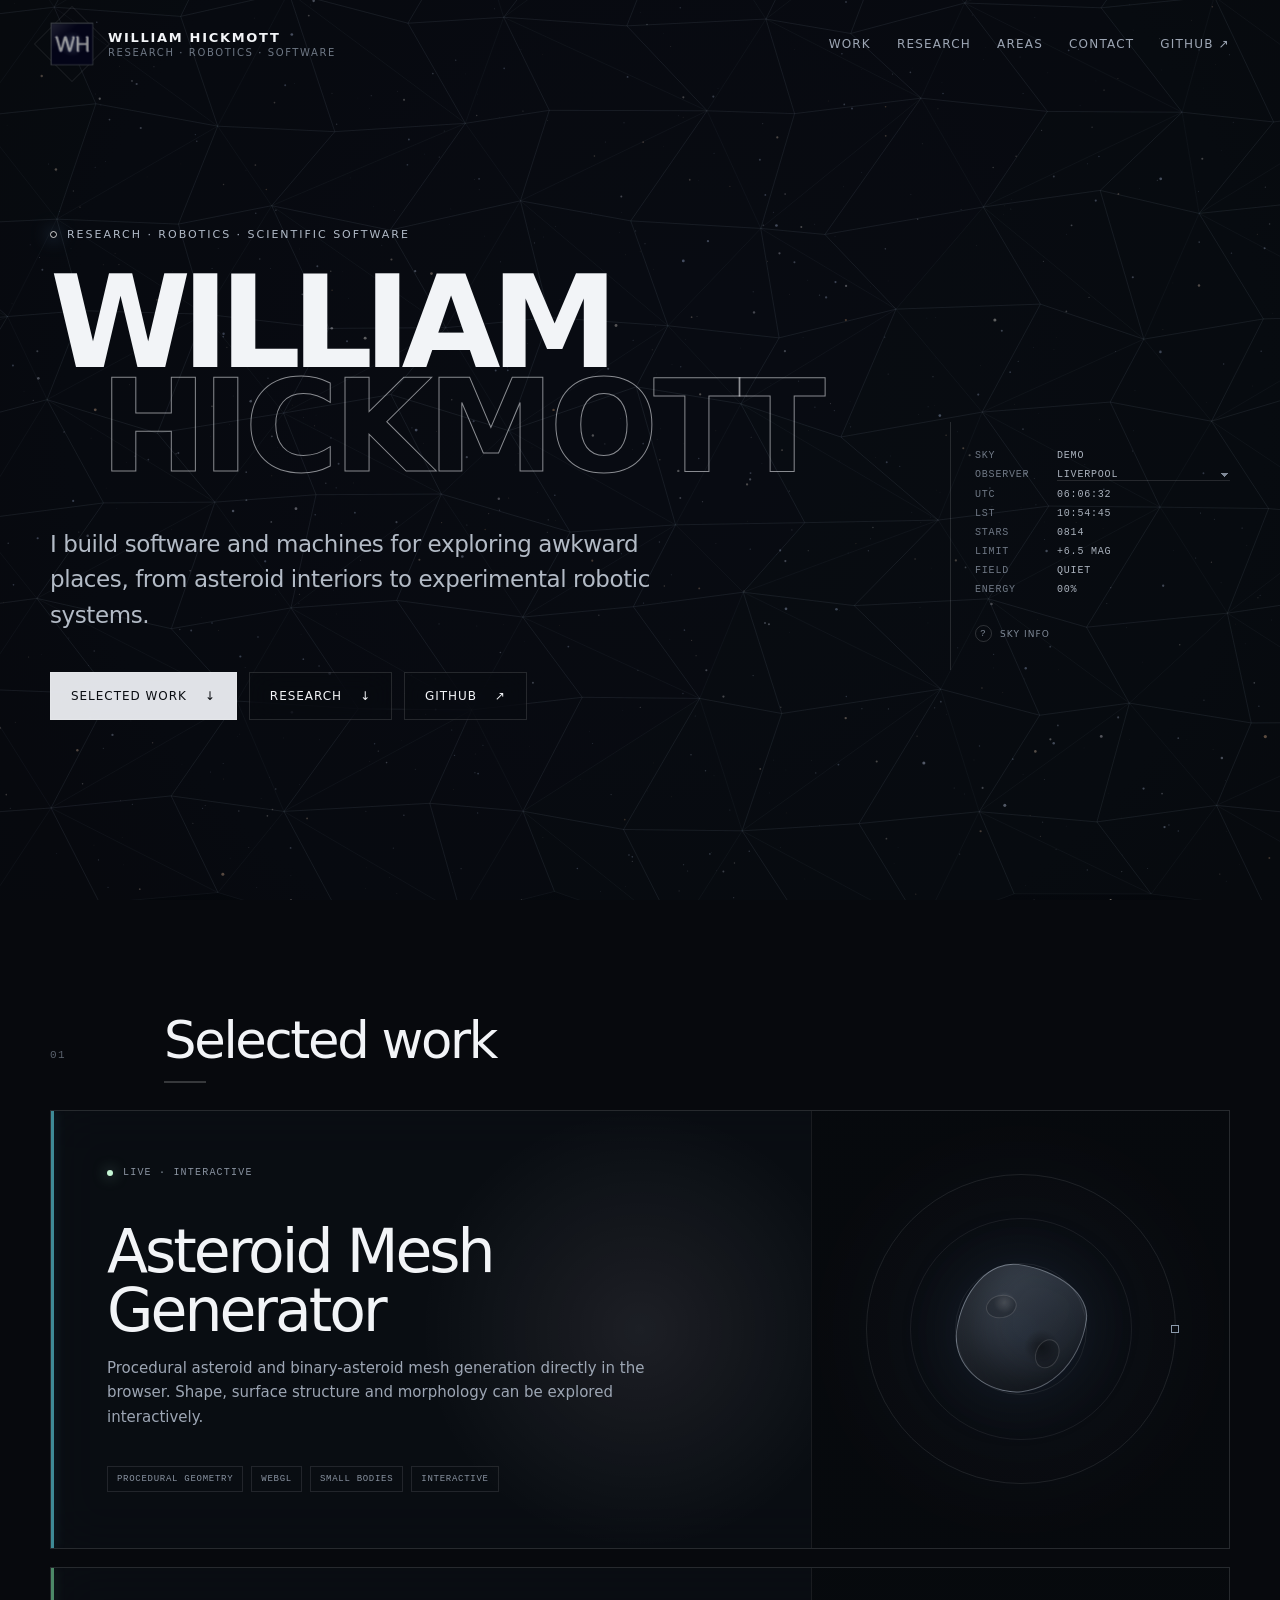
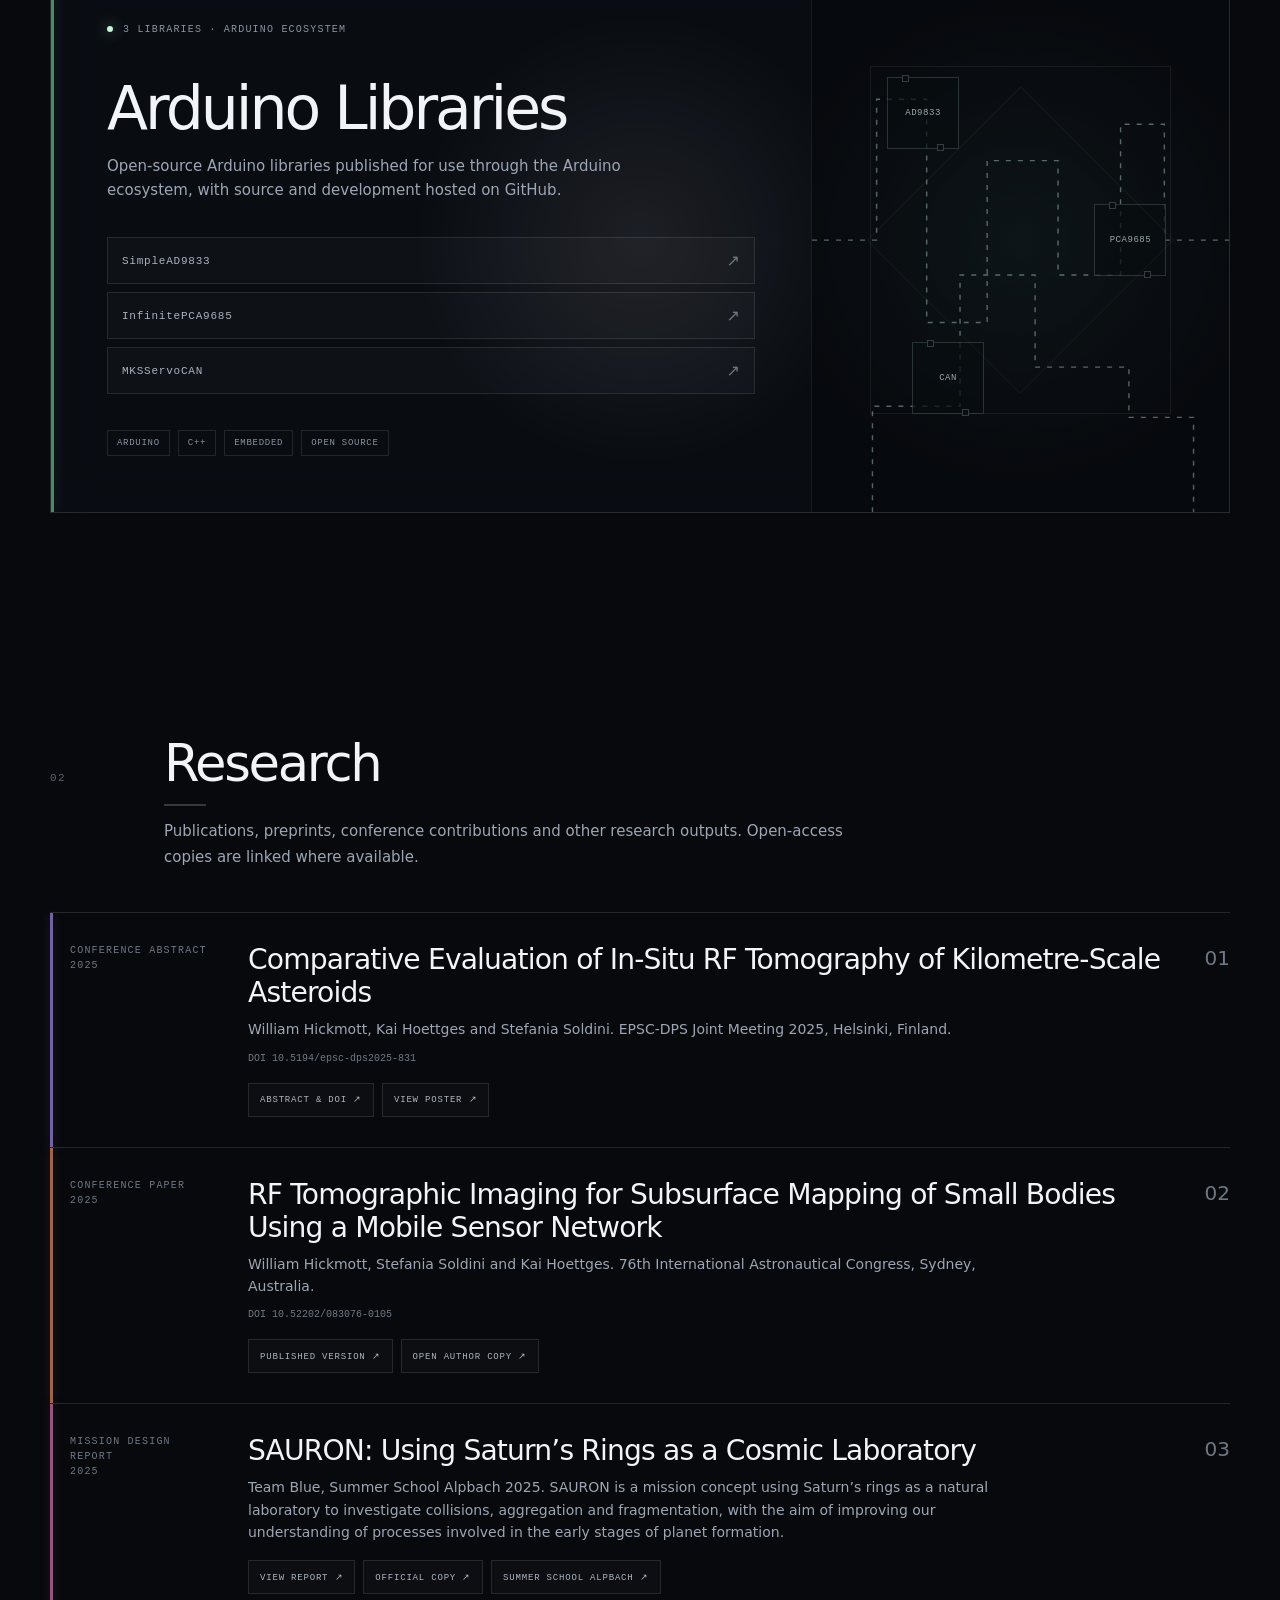
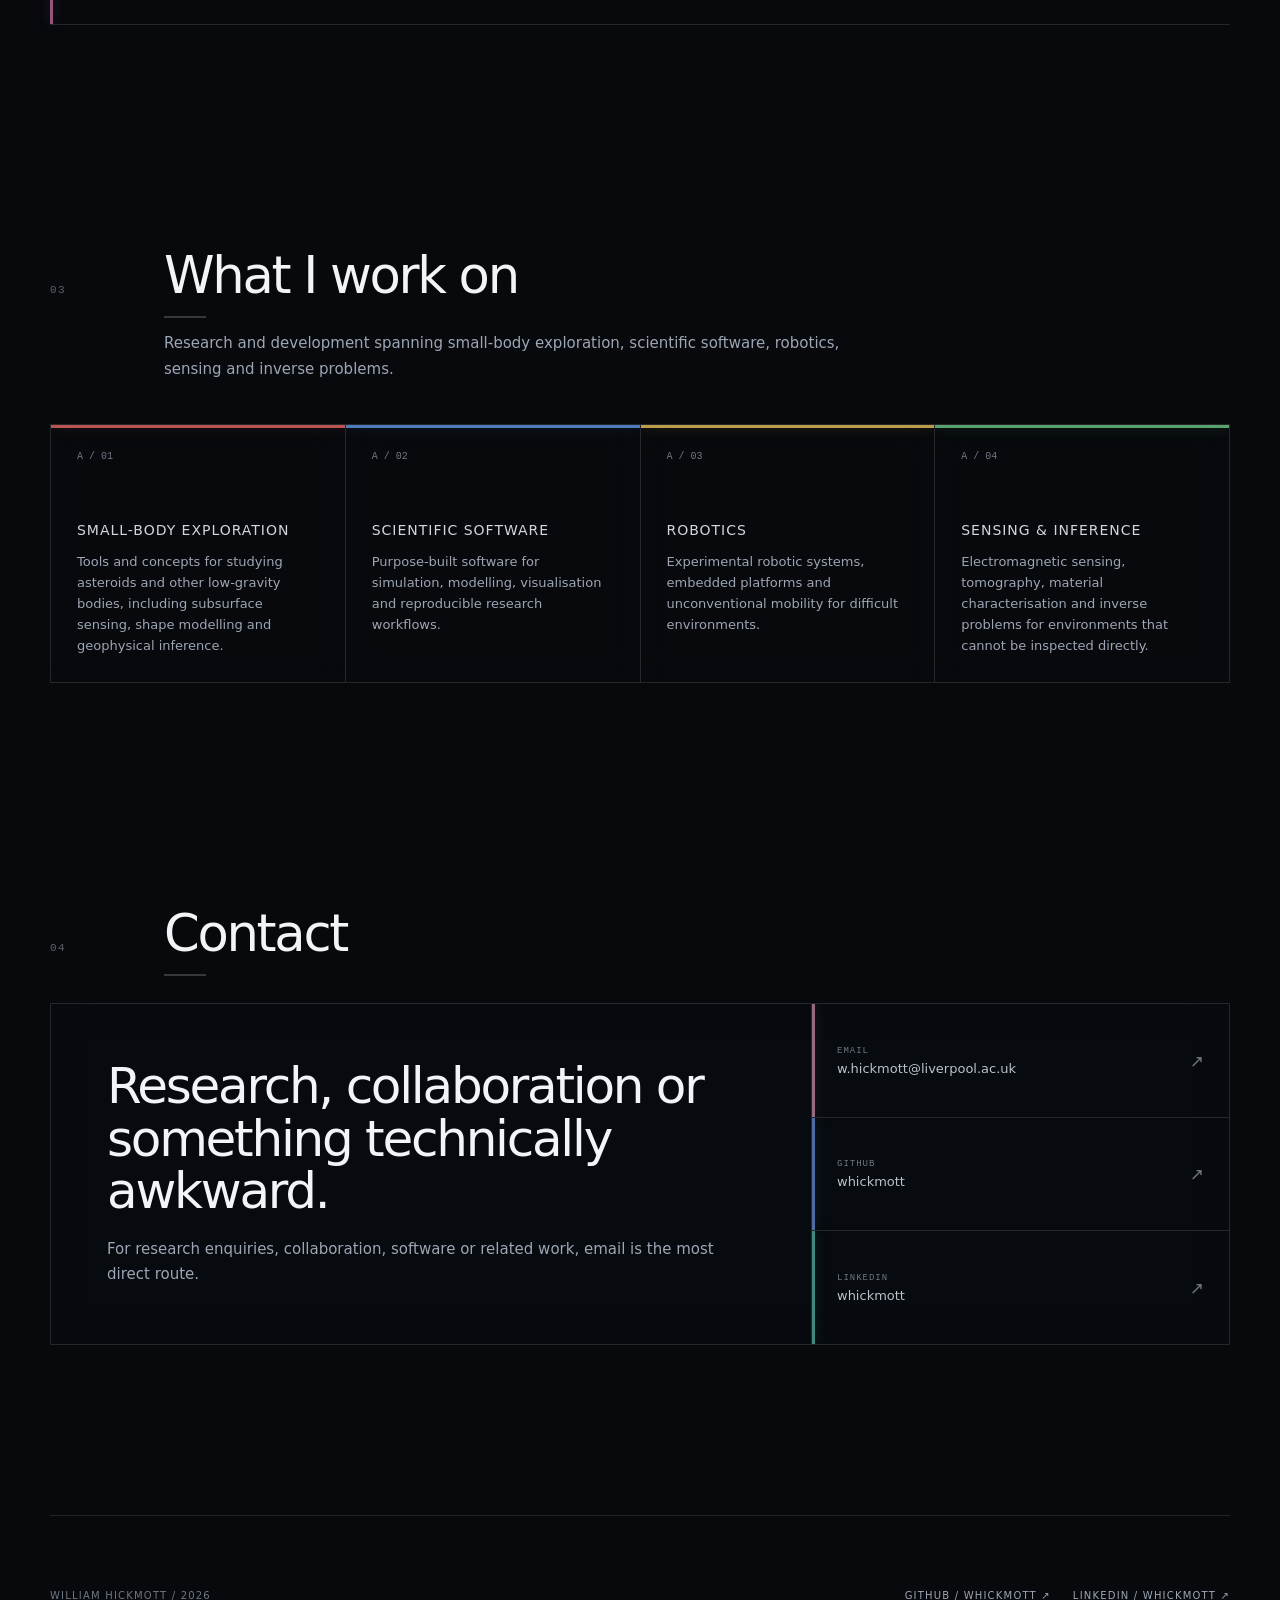
==== index.html @ cf28f91f "more text changes" ====
<!doctype html>
<html lang="en-GB">
<head>
    <meta charset="utf-8">
    <meta name="viewport" content="width=device-width, initial-scale=1">

    <title>William Hickmott</title>

    <meta
        name="description"
        content="Research, robotics, scientific software and interactive projects by William Hickmott."
    >
    <meta name="theme-color" content="#07090d">

    <link rel="icon" href="./assets/favicon.ico" sizes="any">
    <link rel="icon" type="image/png" href="./assets/favicon.png">

    <link rel="canonical" href="https://whickmott.github.io/">

    <style>
        :root {
            color-scheme: dark;

            --background: #07090d;
            --panel: rgba(12, 16, 22, 0.66);
            --panel-hover: rgba(16, 21, 29, 0.82);
            --border: rgba(255, 255, 255, 0.12);
            --border-hover: rgba(255, 255, 255, 0.28);

            --text: #f2f4f7;
            --muted: #9da6b4;
            --faint: #6f7885;

            --mx: 50%;
            --my: 50%;

            font-family:
                Inter,
                ui-sans-serif,
                system-ui,
                -apple-system,
                BlinkMacSystemFont,
                "Segoe UI",
                sans-serif;
        }

        * {
            box-sizing: border-box;
        }

        html {
            scroll-behavior: smooth;
        }

        body {
            margin: 0;
            min-height: 100vh;
            overflow-x: hidden;
            background: var(--background);
            color: var(--text);
        }

        body::after {
            content: "";
            position: fixed;
            inset: 0;
            z-index: -1;
            pointer-events: none;
            opacity: 0.14;

            background-image:
                repeating-radial-gradient(
                    circle at 30% 20%,
                    transparent 0,
                    rgba(255, 255, 255, 0.04) 1px,
                    transparent 2px,
                    transparent 5px
                );

            mix-blend-mode: soft-light;
        }

        #sky,
        #field {
            position: fixed;
            inset: 0;
            width: 100%;
            height: 100%;
            pointer-events: none;
        }

        #sky {
            z-index: -3;
        }

        #field {
            z-index: -2;
        }

        a {
            color: inherit;
        }

        .page {
            width: min(1180px, calc(100% - 48px));
            margin: 0 auto;
        }

        .nav {
            min-height: 88px;
            display: flex;
            align-items: center;
            justify-content: space-between;
            gap: 32px;
        }

        .identity {
            display: flex;
            align-items: center;
            gap: 14px;
            text-decoration: none;
        }

        .identity-mark {
            position: relative;
            width: 44px;
            height: 44px;
            flex: 0 0 auto;
            z-index: 5;
            perspective: 170px;
            isolation: isolate;
            transform-origin: top left;
            transition:
                transform 320ms cubic-bezier(0.16, 1, 0.3, 1),
                perspective 320ms ease;
        }

        .identity:hover .identity-mark {
            z-index: 30;
            perspective: 520px;
            transform: scale(3.2);
        }

        .identity-mark::before,
        .identity-mark::after {
            content: "";
            position: absolute;
            pointer-events: none;
        }

        .identity-mark::before {
            inset: -5px;
            border: 1px solid rgba(255, 255, 255, 0.075);
            transform: rotate(45deg);
            transition:
                transform 350ms ease,
                border-color 350ms ease,
                opacity 350ms ease;
        }

        .identity-mark::after {
            inset: 4px;
            z-index: -1;
            border-radius: 50%;
            background: radial-gradient(
                circle,
                rgba(127, 174, 230, 0.16),
                transparent 68%
            );
            filter: blur(8px);
            opacity: 0.5;
            transition:
                opacity 250ms ease,
                transform 250ms ease;
        }

        .identity:hover .identity-mark::before {
            border-color: rgba(255, 255, 255, 0.22);
            transform: rotate(135deg) scale(1.06);
        }

        .identity:hover .identity-mark::after {
            opacity: 1;
            transform: scale(1.35);
        }

        .identity-object {
            position: absolute;
            inset: 3px;
            transform-style: preserve-3d;
            transform:
                rotateX(var(--identity-tilt-x, 0deg))
                rotateY(var(--identity-tilt-y, 0deg));
            transition: transform 120ms ease-out;
        }

        .identity-cube {
            position: absolute;
            inset: 0;
            transform-style: preserve-3d;
            animation: identity-spin 18s cubic-bezier(0.45, 0.05, 0.55, 0.95) infinite;
        }

        .identity:hover .identity-cube {
            animation-duration: 5.5s;
        }

        .identity-face {
            position: absolute;
            inset: 0;
            overflow: hidden;

            border: 1px solid rgba(255, 255, 255, 0.2);
            background: #0b1017;
            backface-visibility: hidden;
        }

        .identity-face img {
            width: 100%;
            height: 100%;
            object-fit: cover;

            opacity: 0.72;
            filter:
                grayscale(0.35)
                saturate(0.7)
                contrast(1.13)
                brightness(0.78);

            transform: scale(1.08);
            transition:
                opacity 250ms ease,
                filter 250ms ease,
                transform 450ms ease;
        }

        .identity:hover .identity-face img {
            opacity: 0.94;
            filter:
                grayscale(0)
                saturate(0.95)
                contrast(1.08)
                brightness(0.92);
            transform: scale(1.01);
        }

        .identity-face::after {
            content: "";
            position: absolute;
            inset: 0;
            background:
                linear-gradient(
                    135deg,
                    rgba(255, 255, 255, 0.11),
                    transparent 34%
                ),
                radial-gradient(
                    circle at var(--identity-light-x, 50%) var(--identity-light-y, 50%),
                    rgba(205, 227, 255, 0.17),
                    transparent 45%
                );
            mix-blend-mode: screen;
            pointer-events: none;
        }

        .identity-face-front {
            transform: translateZ(19px);
        }

        .identity-face-right {
            transform: rotateY(90deg) translateZ(19px);
        }

        .identity-face-back {
            transform: rotateY(180deg) translateZ(19px);
        }

        .identity-face-left {
            transform: rotateY(-90deg) translateZ(19px);
        }

        .identity:hover .identity-face-front {
            transform: translateZ(19px);
        }

        .identity:hover .identity-face-right {
            transform: rotateY(90deg) translateZ(19px);
        }

        .identity:hover .identity-face-back {
            transform: rotateY(180deg) translateZ(19px);
        }

        .identity:hover .identity-face-left {
            transform: rotateY(-90deg) translateZ(19px);
        }

        @keyframes identity-spin {
            0%,
            16% {
                transform: rotateX(-7deg) rotateY(0deg);
            }

            24%,
            40% {
                transform: rotateX(5deg) rotateY(90deg);
            }

            48%,
            64% {
                transform: rotateX(-4deg) rotateY(180deg);
            }

            72%,
            88% {
                transform: rotateX(6deg) rotateY(270deg);
            }

            100% {
                transform: rotateX(-7deg) rotateY(360deg);
            }
        }

        .identity-text {
            display: flex;
            flex-direction: column;
            gap: 2px;
            transform: translate(0, 0);
            transition:
                transform 320ms cubic-bezier(0.16, 1, 0.3, 1);
        }

        .identity:hover .identity-text {
            transform: translate(100px, 46px);
        }

        .identity-name {
            font-size: 13px;
            font-weight: 650;
            letter-spacing: 0.13em;
            text-transform: uppercase;
        }

        .identity-type {
            color: var(--faint);
            font-size: 10px;
            letter-spacing: 0.16em;
            text-transform: uppercase;
        }

        .nav-links {
            display: flex;
            align-items: center;
            gap: 26px;
        }

        .nav-links a {
            position: relative;
            color: var(--muted);
            font-size: 12px;
            letter-spacing: 0.1em;
            text-decoration: none;
            text-transform: uppercase;
            transition:
                color 180ms ease,
                transform 180ms ease;
        }

        .nav-links a::after {
            content: "";
            position: absolute;
            left: 0;
            right: 100%;
            bottom: -7px;
            height: 1px;
            background: currentColor;
            transition: right 180ms ease;
        }

        .nav-links a:hover {
            color: var(--text);
        }

        .nav-links a:hover::after {
            right: 0;
        }

        .hero {
            min-height: calc(100vh - 88px);
            display: grid;
            grid-template-columns: minmax(0, 1fr) 280px;
            align-items: center;
            gap: 80px;
            padding: 80px 0 120px;
        }

        .hero-main {
            max-width: 880px;
        }

        .eyebrow {
            display: flex;
            align-items: center;
            gap: 10px;
            margin-bottom: 30px;

            color: #b1bac7;
            font-size: 11px;
            letter-spacing: 0.18em;
            text-transform: uppercase;
        }

        .signal {
            width: 7px;
            height: 7px;
            border: 1px solid rgba(255, 255, 255, 0.8);
            border-radius: 50%;
            box-shadow: 0 0 18px rgba(136, 200, 255, 0.65);
        }

        h1 {
            margin: 0;

            font-size: clamp(58px, 10vw, 132px);
            font-weight: 620;
            line-height: 0.81;
            letter-spacing: -0.075em;
        }

        h1 span {
            display: block;
            margin-left: 0.39em;

            color: transparent;
            letter-spacing: -0.04em;
            -webkit-text-stroke: 1px rgba(242, 244, 247, 0.55);
        }

        .lede {
            max-width: 650px;
            margin: 48px 0 0;

            color: #b3bbc6;
            font-size: clamp(18px, 2vw, 23px);
            font-weight: 350;
            line-height: 1.55;
            letter-spacing: -0.018em;
        }

        .hero-actions {
            display: flex;
            flex-wrap: wrap;
            gap: 12px;
            margin-top: 38px;
        }

        .button {
            display: inline-flex;
            align-items: center;
            justify-content: center;
            gap: 18px;

            min-height: 48px;
            padding: 0 20px;

            border: 1px solid var(--border);
            background: rgba(9, 12, 17, 0.38);
            backdrop-filter: blur(16px);

            font-size: 12px;
            letter-spacing: 0.08em;
            text-decoration: none;
            text-transform: uppercase;

            transition:
                background 180ms ease,
                border-color 180ms ease,
                transform 180ms ease;
        }

        .button:hover {
            border-color: var(--border-hover);
            background: rgba(255, 255, 255, 0.07);
            transform: translateY(-2px);
        }

        .button-primary {
            background: rgba(238, 241, 245, 0.94);
            color: #0a0d12;
        }

        .button-primary:hover {
            background: #ffffff;
        }

        .hero-side {
            align-self: end;
            padding-bottom: 110px;
        }

        .coordinates {
            position: relative;
            padding: 20px 0 20px 24px;
            border-left: 1px solid rgba(255, 255, 255, 0.13);
        }

        .coordinate-row {
            display: grid;
            grid-template-columns: 70px 1fr;
            gap: 12px;
            margin: 8px 0;

            color: var(--faint);
            font-family:
                "SFMono-Regular",
                Consolas,
                "Liberation Mono",
                monospace;
            font-size: 10px;
            letter-spacing: 0.08em;
            text-transform: uppercase;
        }

        .coordinate-row span:last-child {
            color: #aab2bd;
        }

        .observer-select {
            width: 100%;
            min-width: 0;
            padding: 0 18px 0 0;

            border: 0;
            border-bottom: 1px solid rgba(255, 255, 255, 0.12);
            border-radius: 0;

            background:
                linear-gradient(45deg, transparent 50%, #7f8997 50%)
                    calc(100% - 5px) 50% / 4px 4px no-repeat,
                linear-gradient(135deg, #7f8997 50%, transparent 50%)
                    right 1px top 50% / 4px 4px no-repeat,
                transparent;

            color: #aab2bd;
            cursor: pointer;

            font:
                inherit;
            font-family:
                "SFMono-Regular",
                Consolas,
                "Liberation Mono",
                monospace;
            font-size: 10px;
            letter-spacing: 0.08em;
            text-transform: uppercase;

            appearance: none;
            -webkit-appearance: none;

            transition:
                color 180ms ease,
                border-color 180ms ease;
        }

        .observer-select:hover,
        .observer-select:focus {
            color: var(--text);
            border-color: rgba(255, 255, 255, 0.3);
            outline: none;
        }

        .observer-select option {
            background: #0a0d12;
            color: #d7dce3;
        }


        .sky-info-wrap {
            position: relative;
            display: inline-block;
            margin-top: 14px;
        }

        .sky-info-toggle {
            display: inline-flex;
            align-items: center;
            gap: 8px;
            margin: 0;
            padding: 8px 0;

            border: 0;
            background: transparent;
            color: #7f8997;
            cursor: pointer;

            font: inherit;
            font-size: 9px;
            letter-spacing: 0.12em;
            text-transform: uppercase;

            transition: color 180ms ease;
        }

        .sky-info-toggle:hover,
        .sky-info-toggle[aria-expanded="true"] {
            color: var(--text);
        }

        .sky-info-symbol {
            display: grid;
            width: 17px;
            height: 17px;
            place-items: center;

            border: 1px solid rgba(255, 255, 255, 0.16);
            border-radius: 50%;

            font-family:
                "SFMono-Regular",
                Consolas,
                monospace;
            font-size: 9px;
        }

        .sky-info-panel {
            position: absolute;
            right: 0;
            bottom: calc(100% + 10px);
            z-index: 20;

            width: min(360px, calc(100vw - 48px));
            padding: 20px;

            border: 1px solid rgba(255, 255, 255, 0.14);
            background: rgba(8, 11, 16, 0.94);
            backdrop-filter: blur(24px);

            color: #9ea8b5;
            font-size: 12px;
            line-height: 1.65;
            letter-spacing: 0;
            text-transform: none;
        }

        .sky-info-panel::after {
            content: "";
            position: absolute;
            right: 18px;
            top: 100%;
            width: 9px;
            height: 9px;
            border-right: 1px solid rgba(255, 255, 255, 0.14);
            border-bottom: 1px solid rgba(255, 255, 255, 0.14);
            background: rgba(8, 11, 16, 0.94);
            transform: translateY(-5px) rotate(45deg);
        }

        .sky-info-panel[hidden] {
            display: none;
        }

        .sky-info-panel strong {
            display: block;
            margin-bottom: 8px;

            color: #d9dee5;
            font-size: 12px;
            font-weight: 600;
            letter-spacing: 0.04em;
            text-transform: uppercase;
        }

        .sky-info-panel p {
            margin: 0 0 12px;
            color: #919ba8;
            font-size: 12px;
            line-height: 1.65;
        }

        .sky-info-panel p:last-of-type {
            margin-bottom: 0;
        }

        .sky-info-panel a {
            display: inline-block;
            margin-top: 14px;

            color: #b8c0ca;
            font-family:
                "SFMono-Regular",
                Consolas,
                monospace;
            font-size: 9px;
            letter-spacing: 0.1em;
            text-decoration: none;
            text-transform: uppercase;
        }

        .sky-info-panel a:hover {
            color: var(--text);
        }


        .section {
            padding: 110px 0;
        }


        .section-heading h2 {
            position: relative;
            display: inline-block;
            width: fit-content;
        }

        .section-heading h2::after {
            content: "";
            position: absolute;
            left: 0;
            bottom: -13px;
            width: 42px;
            height: 2px;
            background: rgba(255, 255, 255, 0.24);
            opacity: 0.8;
        }

        .section-number {
            color: #8b95a3;
            opacity: 0.8;
        }

        #work .project,
        #research .research-item,
        #contact .contact-link {
            --entry-accent: #ffffff;
            --entry-glow: rgba(255, 255, 255, 0.2);
        }

        #work .project:nth-child(1) {
            --entry-accent: #61d7e8;
            --entry-glow: rgba(97, 215, 232, 0.36);
        }

        #work .project:nth-child(2) {
            --entry-accent: #77d69c;
            --entry-glow: rgba(119, 214, 156, 0.34);
        }

        #research .research-item:nth-child(1) {
            --entry-accent: #b99cff;
            --entry-glow: rgba(185, 156, 255, 0.36);
        }

        #research .research-item:nth-child(2) {
            --entry-accent: #ff9b73;
            --entry-glow: rgba(255, 155, 115, 0.34);
        }

        #research .research-item:nth-child(3) {
            --entry-accent: #ef86bd;
            --entry-glow: rgba(239, 134, 189, 0.34);
        }

        #contact .contact-link:nth-child(1) {
            --entry-accent: #f0a5c5;
            --entry-glow: rgba(240, 165, 197, 0.34);
        }

        #contact .contact-link:nth-child(2) {
            --entry-accent: #77a8ff;
            --entry-glow: rgba(119, 168, 255, 0.34);
        }

        #contact .contact-link:nth-child(3) {
            --entry-accent: #63d6c7;
            --entry-glow: rgba(99, 214, 199, 0.34);
        }

        #work .project::before,
        #research .research-item::before,
        #contact .contact-link::before {
            content: "";
            position: absolute;
            top: 0;
            bottom: 0;
            left: 0;
            z-index: 6;
            width: 3px;
            background: var(--entry-accent);
            box-shadow: 0 0 12px var(--entry-glow);
            opacity: 0.62;
            transition:
                width 180ms ease,
                opacity 180ms ease,
                filter 180ms ease,
                box-shadow 180ms ease;
            pointer-events: none;
        }

        #work .project:hover::before,
        #research .research-item:hover::before,
        #contact .contact-link:hover::before {
            width: 6px;
            opacity: 1;
            filter: brightness(1.22);
            box-shadow:
                0 0 16px var(--entry-glow),
                0 0 28px var(--entry-glow);
        }

        #research .research-item {
            position: relative;
            padding-left: 20px;
        }

        #research .research-item:hover {
            padding-left: 26px;
        }

        #contact .contact-link {
            position: relative;
            overflow: hidden;
            padding-left: 25px;
        }

        #contact .contact-link:hover {
            padding-left: 31px;
        }

        #areas .area {
            position: relative;
            overflow: hidden;
        }

        #areas .area::before {
            content: "";
            position: absolute;
            top: 0;
            right: 0;
            left: 0;
            height: 3px;
            opacity: 0.72;
            transition:
                height 180ms ease,
                opacity 180ms ease,
                filter 180ms ease,
                box-shadow 180ms ease;
        }

        #areas .area:nth-child(1)::before {
            background: #ff7272;
            box-shadow: 0 0 12px rgba(255, 114, 114, 0.3);
        }

        #areas .area:nth-child(2)::before {
            background: #69a8ff;
            box-shadow: 0 0 12px rgba(105, 168, 255, 0.3);
        }

        #areas .area:nth-child(3)::before {
            background: #ffd75f;
            box-shadow: 0 0 12px rgba(255, 215, 95, 0.3);
        }

        #areas .area:nth-child(4)::before {
            background: #78df91;
            box-shadow: 0 0 12px rgba(120, 223, 145, 0.3);
        }

        #areas .area:hover::before {
            height: 6px;
            opacity: 1;
            filter: brightness(1.18);
        }

        .nav-links a[href="#work"]::after {
            background: #61d7e8;
        }

        .nav-links a[href="#research"]::after {
            background: #b99cff;
        }

        .nav-links a[href="#areas"]::after {
            background: #ffd75f;
        }

        .nav-links a[href="#contact"]::after {
            background: #f0a5c5;
        }

        .section-heading {
            display: grid;
            grid-template-columns: 90px 1fr;
            align-items: baseline;
            gap: 24px;
            margin-bottom: 40px;
        }

        .section-number {
            color: var(--faint);
            font-family:
                "SFMono-Regular",
                Consolas,
                monospace;
            font-size: 11px;
            letter-spacing: 0.12em;
        }

        .section-heading h2 {
            margin: 0;
            font-size: clamp(30px, 4vw, 52px);
            font-weight: 480;
            letter-spacing: -0.045em;
        }

        .section-intro {
            max-width: 720px;
            margin: -14px 0 42px 114px;
            color: var(--muted);
            font-size: 15px;
            line-height: 1.7;
        }

        .project-list {
            display: grid;
            gap: 18px;
        }

        .project {
            position: relative;
            display: grid;
            grid-template-columns: minmax(0, 1fr) minmax(260px, 0.55fr);
            min-height: 390px;
            overflow: hidden;

            border: 1px solid var(--border);
            background:
                radial-gradient(
                    circle at var(--mx) var(--my),
                    rgba(255, 255, 255, 0.08),
                    transparent 35%
                ),
                var(--panel);

            backdrop-filter: blur(26px);

            text-decoration: none;

            transition:
                border-color 240ms ease,
                background 240ms ease,
                transform 240ms ease;
        }

        .project:hover {
            border-color: var(--border-hover);
            transform: translateY(-4px);
        }


        .project-copy {
            position: relative;
            z-index: 2;
            display: flex;
            flex-direction: column;
            justify-content: space-between;
            padding: clamp(28px, 5vw, 56px);
        }

        .project-meta,
        .research-meta {
            display: flex;
            gap: 10px;
            align-items: center;

            color: #8993a0;
            font-family:
                "SFMono-Regular",
                Consolas,
                monospace;
            font-size: 10px;
            letter-spacing: 0.12em;
            text-transform: uppercase;
        }

        .live-dot {
            width: 6px;
            height: 6px;
            border-radius: 50%;
            background: #c6f6d5;
            box-shadow: 0 0 14px rgba(154, 230, 180, 0.7);
        }

        .project h3 {
            margin: 44px 0 16px;
            font-size: clamp(32px, 5vw, 60px);
            font-weight: 500;
            line-height: 0.98;
            letter-spacing: -0.05em;
        }

        .project-description {
            max-width: 560px;
            margin: 0;
            color: var(--muted);
            font-size: 15px;
            line-height: 1.65;
        }

        .tags {
            display: flex;
            flex-wrap: wrap;
            gap: 8px;
            margin-top: 36px;
        }

        .tag {
            padding: 7px 9px;
            border: 1px solid rgba(255, 255, 255, 0.1);

            color: #8993a0;
            font-family:
                "SFMono-Regular",
                Consolas,
                monospace;
            font-size: 9px;
            letter-spacing: 0.08em;
            text-transform: uppercase;
        }

        .project-visual {
            position: relative;
            z-index: 2;
            min-height: 320px;
            overflow: hidden;
            border-left: 1px solid rgba(255, 255, 255, 0.08);
            background:
                radial-gradient(
                    circle at 50% 50%,
                    rgba(37, 48, 65, 0.26),
                    rgba(7, 9, 13, 0.92) 68%
                ),
                rgba(7, 9, 13, 0.9);
            backdrop-filter: blur(24px);
        }

        .orbit {
            position: absolute;
            top: 50%;
            left: 50%;
            width: 310px;
            height: 310px;
            border: 1px solid rgba(255, 255, 255, 0.09);
            border-radius: 50%;
            transform: translate(-50%, -50%);
        }

        .orbit::before,
        .orbit::after {
            content: "";
            position: absolute;
            top: 50%;
            left: 50%;
            border: 1px solid rgba(255, 255, 255, 0.07);
            border-radius: 50%;
            transform: translate(-50%, -50%);
        }

        .orbit::before {
            width: 220px;
            height: 220px;
        }

        .orbit::after {
            width: 130px;
            height: 130px;
        }

        .asteroid {
            position: absolute;
            top: 50%;
            left: 50%;
            width: 128px;
            aspect-ratio: 1;

            transform: translate(-50%, -50%) rotate(8deg);

            background:
                radial-gradient(
                    circle at 34% 31%,
                    rgba(255, 255, 255, 0.17),
                    transparent 9%
                ),
                radial-gradient(
                    circle at 68% 62%,
                    rgba(0, 0, 0, 0.4),
                    transparent 15%
                ),
                linear-gradient(
                    135deg,
                    rgba(165, 184, 209, 0.34),
                    rgba(57, 69, 88, 0.15)
                );

            border: 1px solid rgba(218, 228, 240, 0.32);

            border-radius:
                41% 59% 53% 47% /
                58% 36% 64% 42%;

            box-shadow:
                0 0 70px rgba(102, 145, 208, 0.1),
                inset 18px -16px 30px rgba(0, 0, 0, 0.36);

            animation: asteroid-float 12s ease-in-out infinite;
        }

        .asteroid::before,
        .asteroid::after {
            content: "";
            position: absolute;
            border: 1px solid rgba(255, 255, 255, 0.14);
            border-radius: 50%;
            background: rgba(0, 0, 0, 0.14);
        }

        .asteroid::before {
            top: 25%;
            left: 20%;
            width: 23%;
            height: 17%;
            transform: rotate(-20deg);
        }

        .asteroid::after {
            right: 17%;
            bottom: 22%;
            width: 17%;
            height: 22%;
            transform: rotate(18deg);
        }

        .orbit-object {
            position: absolute;
            top: 50%;
            left: 50%;
            width: 8px;
            height: 8px;
            margin: -4px;

            border: 1px solid rgba(211, 229, 255, 0.65);
            background: #0a0d12;

            transform: rotate(0deg) translateX(154px);
            animation: orbit-object 14s linear infinite;
        }

        @keyframes asteroid-float {
            0%,
            100% {
                transform:
                    translate(-50%, -50%)
                    rotate(8deg)
                    scale(1);
            }

            50% {
                transform:
                    translate(-50%, -50%)
                    rotate(16deg)
                    scale(1.035);
            }
        }

        @keyframes orbit-object {
            to {
                transform: rotate(360deg) translateX(154px);
            }
        }


        .arduino-project {
            cursor: default;
        }

        .library-links {
            display: grid;
            gap: 8px;
            margin-top: 34px;
        }

        .library-link {
            display: block;
            max-height: 47px;
            padding: 0 14px;
            overflow: hidden;

            border: 1px solid rgba(255, 255, 255, 0.1);
            background: rgba(255, 255, 255, 0.018);

            color: #aab3bf;
            text-decoration: none;

            transition:
                max-height 300ms cubic-bezier(0.16, 1, 0.3, 1),
                background 180ms ease,
                border-color 180ms ease,
                color 180ms ease,
                padding-left 180ms ease;
        }

        .library-link:hover,
        .library-link:focus-visible {
            max-height: 145px;
            padding-left: 18px;
            border-color: rgba(255, 255, 255, 0.27);
            background: rgba(255, 255, 255, 0.055);
            color: var(--text);
            outline: none;
        }

        .library-link-top {
            display: flex;
            align-items: center;
            justify-content: space-between;
            gap: 18px;
            height: 45px;
            min-height: 45px;
        }

        .library-link-name {
            font-family:
                "SFMono-Regular",
                Consolas,
                monospace;
            font-size: 11px;
            letter-spacing: 0.07em;
        }

        .library-link-arrow {
            color: var(--faint);
            transition:
                color 180ms ease,
                transform 180ms ease;
        }

        .library-link:hover .library-link-arrow,
        .library-link:focus-visible .library-link-arrow {
            color: var(--text);
            transform: translate(2px, -2px);
        }

        .library-link-detail {
            display: block;
            padding: 7px 28px 15px 0;

            color: #8994a2;
            font-size: 11px;
            line-height: 1.55;

            opacity: 0;
            transform: translateY(-8px);

            transition:
                opacity 180ms ease 40ms,
                transform 260ms cubic-bezier(0.16, 1, 0.3, 1);
        }

        .library-link:hover .library-link-detail,
        .library-link:focus-visible .library-link-detail {
            opacity: 1;
            transform: translateY(0);
        }

        .arduino-visual {
            position: relative;
            z-index: 2;
            min-height: 320px;
            overflow: hidden;
            border-left: 1px solid rgba(255, 255, 255, 0.08);
            background:
                radial-gradient(
                    circle at 50% 50%,
                    rgba(35, 62, 68, 0.22),
                    rgba(7, 9, 13, 0.93) 70%
                ),
                rgba(7, 9, 13, 0.9);
        }

        .circuit-board {
            position: absolute;
            inset: 0;
        }

        .circuit-board::before,
        .circuit-board::after {
            content: "";
            position: absolute;
            inset: 18% 14%;
            border: 1px solid rgba(255, 255, 255, 0.07);
        }

        .circuit-board::after {
            inset: 30% 24%;
            border-color: rgba(255, 255, 255, 0.045);
            transform: rotate(45deg);
        }

        .signal-trace {
            position: absolute;
            inset: 0;
            width: 100%;
            height: 100%;
            overflow: visible;
        }

        .signal-trace path {
            fill: none;
            stroke: rgba(192, 227, 222, 0.42);
            stroke-width: 1.4;
            vector-effect: non-scaling-stroke;
            stroke-dasharray: 5 7;
            animation: signal-flow 12s linear infinite;
        }

        .board-node {
            position: absolute;
            display: grid;
            place-items: center;
            width: 72px;
            height: 72px;

            border: 1px solid rgba(196, 225, 221, 0.18);
            background: rgba(8, 13, 16, 0.72);

            color: rgba(211, 229, 226, 0.72);
            font-family:
                "SFMono-Regular",
                Consolas,
                monospace;
            font-size: 9px;
            letter-spacing: 0.06em;
            text-align: center;
        }

        .board-node:nth-of-type(1) {
            top: 20%;
            left: 18%;
        }

        .board-node:nth-of-type(2) {
            top: 50%;
            right: 15%;
            transform: translateY(-50%);
        }

        .board-node:nth-of-type(3) {
            bottom: 18%;
            left: 24%;
        }

        .board-node::before,
        .board-node::after {
            content: "";
            position: absolute;
            width: 5px;
            height: 5px;
            border: 1px solid rgba(210, 232, 228, 0.22);
            background: #090d11;
        }

        .board-node::before {
            top: -3px;
            left: 14px;
        }

        .board-node::after {
            right: 14px;
            bottom: -3px;
        }

        @keyframes signal-flow {
            to {
                stroke-dashoffset: -120;
            }
        }


        .research-list {
            border-top: 1px solid var(--border);
        }

        .research-item {
            display: grid;
            grid-template-columns: 150px minmax(0, 1fr) 40px;
            gap: 28px;
            align-items: start;
            padding: 30px 0;

            border-bottom: 1px solid var(--border);
            text-decoration: none;

            transition:
                padding-left 180ms ease,
                border-color 180ms ease;
        }

        .research-item:hover {
            padding-left: 12px;
            border-color: rgba(255, 255, 255, 0.25);
        }

        .research-type {
            color: var(--faint);
            font-family:
                "SFMono-Regular",
                Consolas,
                monospace;
            font-size: 10px;
            letter-spacing: 0.12em;
            line-height: 1.5;
            text-transform: uppercase;
        }

        .research-copy h3 {
            margin: 0;
            font-size: clamp(20px, 2.2vw, 29px);
            font-weight: 470;
            letter-spacing: -0.03em;
        }

        .research-copy p {
            max-width: 760px;
            margin: 9px 0 0;
            color: var(--muted);
            font-size: 14px;
            line-height: 1.6;
        }

        .research-arrow {
            padding-top: 3px;
            color: var(--faint);
            font-size: 20px;
            text-align: right;
            transition:
                transform 180ms ease,
                color 180ms ease;
        }

        .research-item:hover .research-arrow {
            color: var(--text);
            transform: translate(3px, -3px);
        }

        .research-empty {
            color: #707986;
        }


        .research-links {
            display: flex;
            flex-wrap: wrap;
            gap: 8px;
            margin-top: 17px;
        }

        .research-link {
            display: inline-flex;
            align-items: center;
            gap: 8px;
            min-height: 34px;
            padding: 0 11px;

            border: 1px solid rgba(255, 255, 255, 0.11);
            color: #aeb6c1;
            background: rgba(255, 255, 255, 0.025);

            font-family:
                "SFMono-Regular",
                Consolas,
                monospace;
            font-size: 9px;
            letter-spacing: 0.09em;
            text-decoration: none;
            text-transform: uppercase;

            transition:
                border-color 180ms ease,
                background 180ms ease,
                color 180ms ease;
        }

        .research-link:hover {
            border-color: rgba(255, 255, 255, 0.28);
            background: rgba(255, 255, 255, 0.06);
            color: var(--text);
        }

        .research-doi {
            margin-top: 10px;
            color: #707986;
            font-family:
                "SFMono-Regular",
                Consolas,
                monospace;
            font-size: 10px;
            line-height: 1.5;
        }

        .contact-panel {
            display: grid;
            grid-template-columns: minmax(0, 1fr) minmax(290px, 0.55fr);
            gap: 0;
            border: 1px solid var(--border);
            background: rgba(9, 12, 17, 0.42);
            backdrop-filter: blur(22px);
        }

        .contact-copy {
            padding: clamp(30px, 5vw, 56px);
        }

        .contact-copy h3 {
            max-width: 700px;
            margin: 0 0 19px;
            font-size: clamp(28px, 4vw, 50px);
            font-weight: 470;
            line-height: 1.05;
            letter-spacing: -0.045em;
        }

        .contact-copy p {
            max-width: 610px;
            margin: 0;
            color: var(--muted);
            font-size: 15px;
            line-height: 1.7;
        }

        .contact-links {
            display: flex;
            flex-direction: column;
            border-left: 1px solid var(--border);
        }

        .contact-link {
            display: flex;
            align-items: center;
            justify-content: space-between;
            gap: 20px;
            flex: 1;
            min-height: 82px;
            padding: 20px 25px;
            border-bottom: 1px solid var(--border);
            color: #bbc2cb;
            text-decoration: none;
            transition:
                background 180ms ease,
                color 180ms ease,
                padding-left 180ms ease;
        }

        .contact-link:last-child {
            border-bottom: 0;
        }

        .contact-link:hover {
            padding-left: 30px;
            background: rgba(255, 255, 255, 0.045);
            color: var(--text);
        }

        .contact-label {
            display: flex;
            flex-direction: column;
            gap: 5px;
        }

        .contact-label small {
            color: var(--faint);
            font-family:
                "SFMono-Regular",
                Consolas,
                monospace;
            font-size: 9px;
            letter-spacing: 0.11em;
            text-transform: uppercase;
        }

        .contact-label span {
            font-size: 13px;
        }

        .contact-arrow {
            color: var(--faint);
            font-size: 17px;
        }

        .areas {
            display: grid;
            grid-template-columns: repeat(4, 1fr);
            border-top: 1px solid var(--border);
            border-left: 1px solid var(--border);
        }

        .area {
            min-height: 245px;
            padding: 26px;

            border-right: 1px solid var(--border);
            border-bottom: 1px solid var(--border);

            background: rgba(9, 12, 17, 0.35);
            backdrop-filter: blur(16px);

            transition:
                background 180ms ease,
                transform 180ms ease;
        }

        .area:hover {
            background: rgba(255, 255, 255, 0.045);
            transform: translateY(-2px);
        }

        .area-index {
            color: #6f7885;
            font-family:
                "SFMono-Regular",
                Consolas,
                monospace;
            font-size: 10px;
        }

        .area-title {
            margin-top: 60px;
            color: #d2d7de;
            font-size: 14px;
            letter-spacing: 0.07em;
            text-transform: uppercase;
        }

        .area-description {
            margin: 14px 0 0;
            color: var(--muted);
            font-size: 13px;
            line-height: 1.6;
        }

        footer {
            display: flex;
            align-items: center;
            justify-content: space-between;
            gap: 24px;

            min-height: 160px;
            margin-top: 60px;

            border-top: 1px solid rgba(255, 255, 255, 0.1);

            color: var(--faint);
            font-size: 10px;
            letter-spacing: 0.12em;
            text-transform: uppercase;
        }


        .footer-links {
            display: flex;
            align-items: center;
            gap: 22px;
        }

        footer a {
            color: #9da6b4;
            text-decoration: none;
        }

        footer a:hover {
            color: var(--text);
        }

        @media (max-width: 850px) {
            .page {
                width: min(calc(100% - 28px), 1180px);
            }

            .nav {
                min-height: 0;
                padding: 14px 0 12px;
                flex-wrap: wrap;
                align-items: center;
                gap: 0;
            }

            .identity {
                width: 100%;
                min-width: 0;
            }

            .identity-mark {
                width: 40px;
                height: 40px;
            }

            .identity:hover .identity-mark {
                perspective: 170px;
                transform: none;
            }

            .identity:hover .identity-text {
                transform: none;
            }

            .identity:hover .identity-cube {
                animation-duration: 18s;
            }

            .identity-name {
                font-size: 12px;
            }

            .identity-type {
                display: block;
                font-size: 8px;
                letter-spacing: 0.13em;
            }

            .nav-links {
                width: 100%;
                display: flex;
                justify-content: flex-start;
                gap: 14px;
                margin-top: 12px;
                padding: 10px 0 3px;
                overflow-x: auto;
                border-top: 1px solid rgba(255, 255, 255, 0.08);
                scrollbar-width: none;
                -webkit-overflow-scrolling: touch;
            }

            .nav-links::-webkit-scrollbar {
                display: none;
            }

            .nav-links a {
                flex: 0 0 auto;
                font-size: 10px;
                letter-spacing: 0.08em;
                white-space: nowrap;
            }

            .hero {
                min-height: 0;
                grid-template-columns: 1fr;
                align-items: start;
                gap: 40px;
                padding: 64px 0 80px;
            }

            .hero-main {
                max-width: none;
            }

            .eyebrow {
                margin-bottom: 24px;
                font-size: 9px;
                letter-spacing: 0.14em;
            }

            h1 {
                font-size: clamp(52px, 17vw, 92px);
                line-height: 0.86;
                letter-spacing: -0.065em;
            }

            h1 span {
                margin-left: 0;
                font-weight: 200;
                letter-spacing: -0.025em;
            }

            .lede {
                max-width: 620px;
                margin-top: 30px;
                font-size: 17px;
            }

            .hero-actions {
                gap: 10px;
                margin-top: 28px;
            }

            .button {
                min-height: 46px;
            }

            .hero-side {
                display: block;
                align-self: auto;
                padding-bottom: 0;
            }

            .coordinates {
                display: grid;
                grid-template-columns: repeat(2, minmax(0, 1fr));
                column-gap: 22px;
                padding: 18px 0;
                border-top: 1px solid rgba(255, 255, 255, 0.13);
                border-bottom: 1px solid rgba(255, 255, 255, 0.08);
                border-left: 0;
            }

            .coordinate-row {
                grid-template-columns: 58px minmax(0, 1fr);
                gap: 8px;
                margin: 5px 0;
                font-size: 9px;
            }

            .observer-select {
                font-size: 9px;
            }

            .sky-info-wrap {
                grid-column: 1 / -1;
                width: 100%;
                margin-top: 10px;
            }

            .sky-info-panel {
                position: static;
                width: 100%;
                margin-top: 10px;
            }

            .sky-info-panel::after {
                display: none;
            }

            .section {
                padding: 80px 0;
            }

            .section-heading {
                grid-template-columns: 44px 1fr;
                gap: 14px;
                margin-bottom: 34px;
            }

            .section-heading h2 {
                font-size: clamp(28px, 7vw, 42px);
            }

            .section-intro {
                max-width: none;
                margin: -8px 0 32px 58px;
                font-size: 14px;
            }

            .project {
                grid-template-columns: 1fr;
                min-height: 0;
            }

            .project-copy {
                padding: 30px 26px;
            }

            .project h3 {
                margin: 32px 0 14px;
                font-size: clamp(30px, 8vw, 48px);
            }

            .project-description {
                font-size: 14px;
            }

            .tags {
                margin-top: 28px;
            }

            .project-visual,
            .arduino-visual {
                min-height: 250px;
                border-top: 1px solid rgba(255, 255, 255, 0.08);
                border-left: 0;
            }

            .library-link {
                max-height: none;
            }

            .library-link-detail {
                padding-bottom: 14px;
                opacity: 1;
                transform: none;
            }

            .research-item {
                grid-template-columns: 96px minmax(0, 1fr) 24px;
                gap: 16px;
            }

            .areas {
                grid-template-columns: repeat(2, 1fr);
            }

            .contact-panel {
                grid-template-columns: 1fr;
            }

            .contact-links {
                border-top: 1px solid var(--border);
                border-left: 0;
            }

            .contact-link {
                min-height: 76px;
            }

            footer {
                gap: 20px;
            }
        }

        @media (max-width: 620px) {
            .page {
                width: calc(100% - 24px);
            }

            .nav {
                padding-top: 12px;
            }

            .nav-links {
                gap: 12px;
            }

            .hero {
                gap: 34px;
                padding: 50px 0 68px;
            }

            .eyebrow {
                margin-bottom: 22px;
            }

            h1 {
                font-size: clamp(48px, 17vw, 76px);
            }

            .lede {
                margin-top: 26px;
                font-size: 16px;
            }

            .hero-actions {
                flex-direction: column;
            }

            .button {
                width: 100%;
                justify-content: space-between;
            }

            .coordinates {
                column-gap: 16px;
            }

            .coordinate-row {
                grid-template-columns: 52px minmax(0, 1fr);
            }

            .section {
                padding: 64px 0;
            }

            .section-heading {
                grid-template-columns: 38px 1fr;
                gap: 12px;
                margin-bottom: 30px;
            }

            .section-intro {
                margin-left: 0;
            }

            .project-copy {
                padding: 26px 22px;
            }

            .project h3 {
                font-size: clamp(28px, 9vw, 42px);
            }

            .project-visual,
            .arduino-visual {
                min-height: 220px;
            }

            .research-item {
                position: relative;
                grid-template-columns: 1fr;
                gap: 10px;
                padding: 24px 18px 24px 22px;
            }

            #research .research-item {
                padding-left: 22px;
            }

            #research .research-item:hover {
                padding-left: 22px;
            }

            .research-type {
                grid-column: auto;
                padding-right: 42px;
            }

            .research-copy h3 {
                padding-right: 4px;
                font-size: clamp(20px, 6vw, 26px);
            }

            .research-arrow {
                position: absolute;
                top: 22px;
                right: 14px;
                padding: 0;
                font-size: 11px;
            }

            .research-links {
                display: grid;
                grid-template-columns: 1fr;
                gap: 7px;
            }

            .research-link {
                width: 100%;
                min-height: 42px;
                justify-content: space-between;
                padding: 8px 11px;
            }

            .areas {
                grid-template-columns: 1fr;
            }

            .area {
                min-height: 0;
                padding: 24px 22px;
            }

            .area-title {
                margin-top: 38px;
            }

            .contact-copy {
                padding: 28px 22px;
            }

            .contact-copy h3 {
                font-size: clamp(28px, 9vw, 38px);
            }

            .contact-link,
            #contact .contact-link {
                min-height: 74px;
                padding: 18px 20px;
            }

            #contact .contact-link:hover {
                padding-left: 20px;
            }

            .contact-label {
                min-width: 0;
            }

            .contact-label span {
                overflow-wrap: anywhere;
            }

            footer {
                min-height: 0;
                margin-top: 30px;
                padding: 34px 0;
                align-items: flex-start;
                flex-direction: column;
                justify-content: center;
            }

            .footer-links {
                flex-wrap: wrap;
                gap: 12px 20px;
            }
        }

        @media (max-width: 420px) {
            .identity-type {
                display: none;
            }

            .nav-links a {
                font-size: 9px;
            }

            h1 {
                font-size: clamp(46px, 18vw, 68px);
            }

            .coordinates {
                column-gap: 12px;
            }

            .coordinate-row {
                grid-template-columns: 48px minmax(0, 1fr);
                gap: 6px;
                font-size: 8px;
            }

            .observer-select {
                font-size: 8px;
            }

            .section-heading {
                grid-template-columns: 32px 1fr;
                gap: 10px;
            }

            .section-number {
                font-size: 9px;
            }

            .project-copy {
                padding: 24px 20px;
            }

            .project-visual,
            .arduino-visual {
                min-height: 205px;
            }

            .board-node {
                width: 62px;
                height: 62px;
                font-size: 8px;
            }

            .contact-copy {
                padding: 24px 20px;
            }

            .contact-link,
            #contact .contact-link {
                padding-right: 16px;
            }
        }

        @media (prefers-reduced-motion: reduce) {
            *,
            *::before,
            *::after {
                scroll-behavior: auto !important;
                animation-duration: 0.001ms !important;
                animation-iteration-count: 1 !important;
            }
        }
    </style>

    <script
        data-goatcounter="https://whickmott.goatcounter.com/count"
        async
        src="//gc.zgo.at/count.js"
    ></script>
</head>

<body>
    <canvas id="sky" aria-hidden="true"></canvas>
    <canvas id="field" aria-hidden="true"></canvas>

    <div class="page">
        <header class="nav">
            <a class="identity" href="./">
                <span class="identity-mark" id="identity-mark" aria-hidden="true">
                    <span class="identity-object" id="identity-object">
                        <span class="identity-cube">
                            <span class="identity-face identity-face-front">
                                <img
                                    src="./assets/Logo1.png"
                                    alt=""
                                >
                            </span>

                            <span class="identity-face identity-face-right">
                                <img
                                    src="./assets/Logo2.png"
                                    alt=""
                                >
                            </span>

                            <span class="identity-face identity-face-back">
                                <img
                                    src="./assets/Logo3.png"
                                    alt=""
                                >
                            </span>

                            <span class="identity-face identity-face-left">
                                <img
                                    src="./assets/Logo4.png"
                                    alt=""
                                >
                            </span>
                        </span>
                    </span>
                </span>

                <span class="identity-text">
                    <span class="identity-name">William Hickmott</span>
                    <span class="identity-type">Research · Robotics · Software</span>
                </span>
            </a>

            <nav class="nav-links" aria-label="Primary navigation">
                <a href="#work">Work</a>
                <a href="#research">Research</a>
                <a href="#areas">Areas</a>
                <a href="#contact">Contact</a>
                <a href="https://github.com/whickmott">GitHub ↗</a>
            </nav>
        </header>

        <main>
            <section class="hero">
                <div class="hero-main">
                    <div class="eyebrow">
                        <span class="signal"></span>
                        Research · Robotics · Scientific software
                    </div>

                    <h1>
                        WILLIAM
                        <span>HICKMOTT</span>
                    </h1>

                    <p class="lede">
                        I build software and machines for exploring awkward places,
                        from asteroid interiors to experimental robotic systems.
                    </p>

                    <div class="hero-actions">
                        <a class="button button-primary" href="#work">
                            Selected work
                            <span>↓</span>
                        </a>

                        <a class="button" href="#research">
                            Research
                            <span>↓</span>
                        </a>

                        <a class="button" href="https://github.com/whickmott">
                            GitHub
                            <span>↗</span>
                        </a>
                    </div>
                </div>

                <aside class="hero-side">
                    <div class="coordinates">
                        <div class="coordinate-row">
                            <span>Sky</span>
                            <span id="sky-status">LOADING</span>
                        </div>

                        <div class="coordinate-row">
                            <span>Observer</span>
                            <select
                                class="observer-select"
                                id="observer-select"
                                aria-label="Sky observer location"
                            >
                                <option value="liverpool">Liverpool</option>
                                <option value="sydney">Sydney</option>
                                <option value="natal">Natal</option>
                                <option value="kyoto">Kyoto</option>
                                <option value="south-pole">South Pole</option>
                            </select>
                        </div>

                        <div class="coordinate-row">
                            <span>UTC</span>
                            <span id="utc-time">--:--:--</span>
                        </div>

                        <div class="coordinate-row">
                            <span>LST</span>
                            <span id="lst-time">--:--:--</span>
                        </div>

                        <div class="coordinate-row">
                            <span>Stars</span>
                            <span id="star-count">0000</span>
                        </div>

                        <div class="coordinate-row">
                            <span>Limit</span>
                            <span>+6.5 MAG</span>
                        </div>

                        <div class="coordinate-row">
                            <span>Field</span>
                            <span id="field-status">QUIET</span>
                        </div>

                        <div class="coordinate-row">
                            <span>Energy</span>
                            <span id="energy-output">00%</span>
                        </div>

                        <div class="sky-info-wrap">
                            <button
                                class="sky-info-toggle"
                                id="sky-info-toggle"
                                type="button"
                                aria-expanded="false"
                                aria-controls="sky-info-panel"
                            >
                                <span class="sky-info-symbol">?</span>
                                Sky info
                            </button>

                            <div
                                class="sky-info-panel"
                                id="sky-info-panel"
                                hidden
                            >
                                <strong>The sky is real.</strong>

                                <p>
                                    Stars are projected from J2000 positions in the
                                    Yale Bright Star Catalogue for the selected
                                    observer location. The browser calculates the
                                    current local sidereal time and plots catalogue
                                    stars above that location's horizon.
                                </p>

                                <p>
                                    Point size approximates apparent visual
                                    magnitude and colour is estimated from the
                                    catalogue temperature where available. The
                                    triangular colour field above it is procedural
                                    and reacts to pointer movement.
                                </p>

                                <p>
                                    This is a visual sky projection rather than a
                                    precision astrometry tool.
                                </p>

                                <a
                                    href="https://cdsarc.u-strasbg.fr/viz-bin/Cat?V%2F50="
                                    target="_blank"
                                    rel="noopener"
                                >
                                    Catalogue source ↗
                                </a>
                            </div>
                        </div>
                    </div>
                </aside>
            </section>

            <section class="section" id="work">
                <div class="section-heading">
                    <span class="section-number">01</span>
                    <h2>Selected work</h2>
                </div>

                <div class="project-list">
                    <a class="project" href="./asteroid/">
                        <div class="project-copy">
                            <div>
                                <div class="project-meta">
                                    <span class="live-dot"></span>
                                    Live · Interactive
                                </div>

                                <h3>Asteroid Mesh Generator</h3>

                                <p class="project-description">
                                    Procedural asteroid and binary-asteroid mesh generation
                                    directly in the browser. Shape, surface structure and
                                    morphology can be explored interactively.
                                </p>
                            </div>

                            <div class="tags">
                                <span class="tag">Procedural geometry</span>
                                <span class="tag">WebGL</span>
                                <span class="tag">Small bodies</span>
                                <span class="tag">Interactive</span>
                            </div>
                        </div>

                        <div class="project-visual" aria-hidden="true">
                            <div class="orbit">
                                <div class="orbit-object"></div>
                            </div>

                            <div class="asteroid"></div>
                        </div>
                    </a>

                    <article class="project arduino-project">
                        <div class="project-copy">
                            <div>
                                <div class="project-meta">
                                    <span class="live-dot"></span>
                                    3 libraries · Arduino ecosystem
                                </div>

                                <h3>Arduino Libraries</h3>

                                <p class="project-description">
                                    Open-source Arduino libraries published for use through
                                    the Arduino ecosystem, with source and development hosted
                                    on GitHub.
                                </p>

                                <div class="library-links">
                                    <a
                                        class="library-link"
                                        href="https://github.com/whickmott/SimpleAD9833"
                                        target="_blank"
                                        rel="noopener"
                                    >
                                        <span class="library-link-top">
                                            <span class="library-link-name">SimpleAD9833</span>
                                            <span class="library-link-arrow">↗</span>
                                        </span>

                                        <span class="library-link-detail">
                                            A deliberately simple interface for the AD9833
                                            waveform generator, covering sine, triangle and
                                            square-wave output at user-defined frequencies.
                                        </span>
                                    </a>

                                    <a
                                        class="library-link"
                                        href="https://github.com/whickmott/InfinitePCA9685"
                                        target="_blank"
                                        rel="noopener"
                                    >
                                        <span class="library-link-top">
                                            <span class="library-link-name">InfinitePCA9685</span>
                                            <span class="library-link-arrow">↗</span>
                                        </span>

                                        <span class="library-link-detail">
                                            Treats multiple PCA9685 PWM controllers as one
                                            Arduino object, including devices distributed
                                            across one or more I²C buses.
                                        </span>
                                    </a>

                                    <a
                                        class="library-link"
                                        href="https://github.com/whickmott/MKSServoCAN"
                                        target="_blank"
                                        rel="noopener"
                                    >
                                        <span class="library-link-top">
                                            <span class="library-link-name">MKSServoCAN</span>
                                            <span class="library-link-arrow">↗</span>
                                        </span>

                                        <span class="library-link-detail">
                                            CAN control for MKS SERVO42D/57D closed-loop
                                            stepper drivers, including motion, homing,
                                            parameters, status and pluggable CAN backends.
                                        </span>
                                    </a>
                                </div>
                            </div>

                            <div class="tags">
                                <span class="tag">Arduino</span>
                                <span class="tag">C++</span>
                                <span class="tag">Embedded</span>
                                <span class="tag">Open source</span>
                            </div>
                        </div>

                        <div class="arduino-visual" aria-hidden="true">
                            <div class="circuit-board">
                                <svg
                                    class="signal-trace"
                                    viewBox="0 0 400 390"
                                    preserveAspectRatio="none"
                                >
                                    <path d="M0 195 H62 V94 H110 V254 H168 V138 H236 V220 H296 V112 H338 V195 H400" />
                                    <path d="M58 390 V314 H142 V286 H142 V220 H214 V286 H304 V322 H366 V390" />
                                </svg>

                                <div class="board-node">AD9833</div>
                                <div class="board-node">PCA9685</div>
                                <div class="board-node">CAN</div>
                            </div>
                        </div>
                    </article>
                </div>
            </section>

            <section class="section" id="research">
                <div class="section-heading">
                    <span class="section-number">02</span>
                    <h2>Research</h2>
                </div>

                <p class="section-intro">
                    Publications, preprints, conference contributions and other research outputs.
                    Open-access copies are linked where available.
                </p>

                <div class="research-list">
                    <article class="research-item">
                        <div class="research-type">
                            Conference abstract<br>
                            2025
                        </div>

                        <div class="research-copy">
                            <h3>Comparative Evaluation of In-Situ RF Tomography of Kilometre-Scale Asteroids</h3>
                            <p>
                                William Hickmott, Kai Hoettges and Stefania Soldini.
                                EPSC-DPS Joint Meeting 2025, Helsinki, Finland.
                            </p>

                            <div class="research-doi">
                                DOI 10.5194/epsc-dps2025-831
                            </div>

                            <div class="research-links">
                                <a
                                    class="research-link"
                                    href="https://doi.org/10.5194/epsc-dps2025-831"
                                    target="_blank"
                                    rel="noopener"
                                >
                                    Abstract &amp; DOI ↗
                                </a>

                                <a
                                    class="research-link"
                                    href="./assets/epsc-dps-2025-poster.pdf"
                                    target="_blank"
                                    rel="noopener"
                                >
                                    View poster ↗
                                </a>
                            </div>
                        </div>

                        <div class="research-arrow" aria-hidden="true">01</div>
                    </article>

                    <article class="research-item">
                        <div class="research-type">
                            Conference paper<br>
                            2025
                        </div>

                        <div class="research-copy">
                            <h3>RF Tomographic Imaging for Subsurface Mapping of Small Bodies Using a Mobile Sensor Network</h3>
                            <p>
                                William Hickmott, Stefania Soldini and Kai Hoettges.
                                76th International Astronautical Congress, Sydney, Australia.
                            </p>

                            <div class="research-doi">
                                DOI 10.52202/083076-0105
                            </div>

                            <div class="research-links">
                                <a
                                    class="research-link"
                                    href="https://doi.org/10.52202/083076-0105"
                                    target="_blank"
                                    rel="noopener"
                                >
                                    Published version ↗
                                </a>

                                <a
                                    class="research-link"
                                    href="https://www.researchgate.net/publication/399836834_RF_Tomographic_Imaging_for_Subsurface_Mapping_of_Small_Bodies_Using_a_Mobile_Sensor_Network"
                                    target="_blank"
                                    rel="noopener"
                                >
                                    Open author copy ↗
                                </a>
                            </div>
                        </div>

                        <div class="research-arrow" aria-hidden="true">02</div>
                    </article>

                    <article class="research-item">
                        <div class="research-type">
                            Mission design report<br>
                            2025
                        </div>

                        <div class="research-copy">
                            <h3>SAURON: Using Saturn’s Rings as a Cosmic Laboratory</h3>
                            <p>
                                Team Blue, Summer School Alpbach 2025. SAURON is a mission
                                concept using Saturn’s rings as a natural laboratory to investigate
                                collisions, aggregation and fragmentation, with the aim of improving
                                our understanding of processes involved in the early stages of
                                planet formation.
                            </p>

                            <div class="research-links">
                                <a
                                    class="research-link"
                                    href="./assets/SummerSchoolAlpbach2025_TeamBlue_Rep.pdf"
                                    target="_blank"
                                    rel="noopener"
                                >
                                    View report ↗
                                </a>

                                <a
                                    class="research-link"
                                    href="https://www.summerschoolalpbach.at/docs/2025/Blue/SummerSchoolAlpbach2025_TeamBlue_Rep.pdf"
                                    target="_blank"
                                    rel="noopener"
                                >
                                    Official copy ↗
                                </a>

                                <a
                                    class="research-link"
                                    href="https://www.summerschoolalpbach.at/"
                                    target="_blank"
                                    rel="noopener"
                                >
                                    Summer School Alpbach ↗
                                </a>
                            </div>
                        </div>

                        <div class="research-arrow" aria-hidden="true">03</div>
                    </article>
                </div>
            </section>

            <section class="section" id="areas">
                <div class="section-heading">
                    <span class="section-number">03</span>
                    <h2>What I work on</h2>
                </div>

                <p class="section-intro">
                    Research and development spanning small-body exploration, scientific software,
                    robotics, sensing and inverse problems.
                </p>

                <div class="areas">
                    <div class="area">
                        <div class="area-index">A / 01</div>
                        <div class="area-title">Small-body exploration</div>
                        <p class="area-description">
                            Tools and concepts for studying asteroids and other low-gravity bodies,
                            including subsurface sensing, shape modelling and geophysical inference.
                        </p>
                    </div>

                    <div class="area">
                        <div class="area-index">A / 02</div>
                        <div class="area-title">Scientific software</div>
                        <p class="area-description">
                            Purpose-built software for simulation, modelling, visualisation and
                            reproducible research workflows.
                        </p>
                    </div>

                    <div class="area">
                        <div class="area-index">A / 03</div>
                        <div class="area-title">Robotics</div>
                        <p class="area-description">
                            Experimental robotic systems, embedded platforms and unconventional
                            mobility for difficult environments.
                        </p>
                    </div>

                    <div class="area">
                        <div class="area-index">A / 04</div>
                        <div class="area-title">Sensing &amp; inference</div>
                        <p class="area-description">
                            Electromagnetic sensing, tomography, material characterisation and
                            inverse problems for environments that cannot be inspected directly.
                        </p>
                    </div>
                </div>
            </section>

            <section class="section" id="contact">
                <div class="section-heading">
                    <span class="section-number">04</span>
                    <h2>Contact</h2>
                </div>

                <div class="contact-panel">
                    <div class="contact-copy">
                        <h3>Research, collaboration or something technically awkward.</h3>
                        <p>
                            For research enquiries, collaboration, software or related work,
                            email is the most direct route.
                        </p>
                    </div>

                    <div class="contact-links">
                        <a
                            class="contact-link"
                            href="mailto:w.hickmott@liverpool.ac.uk"
                        >
                            <span class="contact-label">
                                <small>Email</small>
                                <span>w.hickmott@liverpool.ac.uk</span>
                            </span>
                            <span class="contact-arrow">↗</span>
                        </a>

                        <a
                            class="contact-link"
                            href="https://github.com/whickmott"
                            target="_blank"
                            rel="noopener"
                        >
                            <span class="contact-label">
                                <small>GitHub</small>
                                <span>whickmott</span>
                            </span>
                            <span class="contact-arrow">↗</span>
                        </a>

                        <a
                            class="contact-link"
                            href="https://uk.linkedin.com/in/whickmott"
                            target="_blank"
                            rel="noopener"
                        >
                            <span class="contact-label">
                                <small>LinkedIn</small>
                                <span>whickmott</span>
                            </span>
                            <span class="contact-arrow">↗</span>
                        </a>
                    </div>
                </div>
            </section>

        </main>

        <footer>
            <span>William Hickmott / <span id="year"></span></span>

            <div class="footer-links">
                <a
                    href="https://github.com/whickmott"
                    target="_blank"
                    rel="noopener"
                >
                    GitHub / whickmott ↗
                </a>

                <a
                    href="https://uk.linkedin.com/in/whickmott"
                    target="_blank"
                    rel="noopener"
                >
                    LinkedIn / whickmott ↗
                </a>
            </div>
        </footer>
    </div>

    <script>
        (() => {
            const STAR_CATALOGUE_URL =
                "https://raw.githubusercontent.com/brettonw/YaleBrightStarCatalog/refs/heads/master/bsc5-short.json";

            const OBSERVERS = {
                "liverpool": {
                    name: "Liverpool",
                    latitude: 53.4084,
                    longitude: -2.9916
                },

                "sydney": {
                    name: "Sydney",
                    latitude: -33.8688,
                    longitude: 151.2093
                },

                "natal": {
                    name: "Natal",
                    latitude: -5.7945,
                    longitude: -35.2110
                },

                "kyoto": {
                    name: "Kyoto",
                    latitude: 35.0116,
                    longitude: 135.7681
                },

                "south-pole": {
                    name: "South Pole",
                    latitude: -90,
                    longitude: 0
                }
            };

            let observer = OBSERVERS.liverpool;

            const STAR_MAGNITUDE_LIMIT = 6.5;

            const skyCanvas = document.getElementById("sky");
            const skyCtx = skyCanvas.getContext("2d", { alpha: false });

            const canvas = document.getElementById("field");
            const ctx = canvas.getContext("2d", { alpha: true });

            const skyStatusOutput = document.getElementById("sky-status");
            const observerSelect = document.getElementById("observer-select");
            const utcTimeOutput = document.getElementById("utc-time");
            const lstTimeOutput = document.getElementById("lst-time");
            const starCountOutput = document.getElementById("star-count");

            const fieldStatus = document.getElementById("field-status");
            const energyOutput = document.getElementById("energy-output");

            const skyInfoToggle = document.getElementById("sky-info-toggle");
            const skyInfoPanel = document.getElementById("sky-info-panel");

            const identityMark = document.getElementById("identity-mark");
            const identityObject = document.getElementById("identity-object");

            const reducedMotion = window.matchMedia(
                "(prefers-reduced-motion: reduce)"
            ).matches;

            const pointer = {
                x: 0,
                y: 0,
                previousX: 0,
                previousY: 0,
                active: false,
                lastMove: 0,
                lastDeposit: 0
            };

            let width = 0;
            let height = 0;
            let dpr = 1;
            let spacing = 140;
            let columns = 0;
            let rows = 0;
            let nodes = [];
            let stains = [];
            let animationFrame = null;

            let stars = [];
            let catalogueLoaded = false;
            let catalogueFallback = false;
            let lastSkyRender = 0;

            function randomBetween(min, max) {
                return min + Math.random() * (max - min);
            }

            function clamp(value, min, max) {
                return Math.min(max, Math.max(min, value));
            }

            function degToRad(degrees) {
                return degrees * Math.PI / 180;
            }

            function normaliseDegrees(degrees) {
                return ((degrees % 360) + 360) % 360;
            }

            function parseRightAscension(value) {
                const match = String(value).match(
                    /(\d+)h\s+(\d+)m\s+([\d.]+)s/
                );

                if (!match) {
                    return NaN;
                }

                const hours =
                    Number(match[1]) +
                    Number(match[2]) / 60 +
                    Number(match[3]) / 3600;

                return hours * 15;
            }

            function parseDeclination(value) {
                const match = String(value).match(
                    /([+-])(\d+)°\s+(\d+)′\s+(\d+)″/
                );

                if (!match) {
                    return NaN;
                }

                const sign = match[1] === "-" ? -1 : 1;

                return sign * (
                    Number(match[2]) +
                    Number(match[3]) / 60 +
                    Number(match[4]) / 3600
                );
            }

            function parseCatalogueStar(entry) {
                const ra = parseRightAscension(entry.RA);
                const dec = parseDeclination(entry.Dec);
                const magnitude = Number(entry.V);
                const temperature = Number(entry.K);

                if (
                    !Number.isFinite(ra) ||
                    !Number.isFinite(dec) ||
                    !Number.isFinite(magnitude) ||
                    magnitude > STAR_MAGNITUDE_LIMIT
                ) {
                    return null;
                }

                return {
                    id: Number(entry.HR) || 0,
                    ra,
                    dec,
                    magnitude,
                    temperature:
                        Number.isFinite(temperature)
                            ? temperature
                            : 6500
                };
            }

            function seededRandom(seed) {
                let state = seed >>> 0;

                return () => {
                    state += 0x6D2B79F5;

                    let value = state;
                    value = Math.imul(
                        value ^ value >>> 15,
                        value | 1
                    );
                    value ^= value + Math.imul(
                        value ^ value >>> 7,
                        value | 61
                    );

                    return (
                        (value ^ value >>> 14) >>> 0
                    ) / 4294967296;
                };
            }

            function buildFallbackCatalogue() {
                const random = seededRandom(0x57484943);
                const fallback = [];

                for (let index = 0; index < 2600; index++) {
                    const ra = random() * 360;
                    const dec = Math.asin(
                        random() * 2 - 1
                    ) * 180 / Math.PI;

                    const magnitude =
                        1.2 +
                        Math.pow(random(), 0.34) * 5.3;

                    const temperature =
                        3200 +
                        Math.pow(random(), 0.8) * 9000;

                    fallback.push({
                        id: index + 1,
                        ra,
                        dec,
                        magnitude,
                        temperature
                    });
                }

                return fallback;
            }

            async function loadStarCatalogue() {
                try {
                    const response = await fetch(
                        STAR_CATALOGUE_URL,
                        { cache: "force-cache" }
                    );

                    if (!response.ok) {
                        throw new Error(
                            `Catalogue request returned ${response.status}`
                        );
                    }

                    const data = await response.json();

                    stars = data
                        .map(parseCatalogueStar)
                        .filter(Boolean);

                    catalogueLoaded = true;
                    catalogueFallback = false;
                    skyStatusOutput.textContent = "LIVE";

                    renderSky(new Date(), true);
                } catch (error) {
                    stars = buildFallbackCatalogue();

                    catalogueLoaded = true;
                    catalogueFallback = true;
                    skyStatusOutput.textContent = "DEMO";

                    renderSky(new Date(), true);
                }
            }

            function resize() {
                width = window.innerWidth;
                height = window.innerHeight;
                dpr = Math.min(window.devicePixelRatio || 1, 1.75);

                for (const target of [skyCanvas, canvas]) {
                    target.width = Math.round(width * dpr);
                    target.height = Math.round(height * dpr);
                    target.style.width = `${width}px`;
                    target.style.height = `${height}px`;
                }

                skyCtx.setTransform(dpr, 0, 0, dpr, 0, 0);
                ctx.setTransform(dpr, 0, 0, dpr, 0, 0);

                spacing = Math.max(
                    105,
                    Math.min(165, Math.round(width / 11))
                );

                buildMesh();
                renderSky(new Date(), true);

                if (reducedMotion) {
                    render(performance.now());
                }
            }

            function buildMesh() {
                const margin = spacing * 1.6;

                columns = Math.ceil(
                    (width + margin * 2) / spacing
                ) + 1;

                rows = Math.ceil(
                    (height + margin * 2) / spacing
                ) + 1;

                nodes = [];

                for (let row = 0; row < rows; row++) {
                    const nodeRow = [];

                    for (
                        let column = 0;
                        column < columns;
                        column++
                    ) {
                        const offset =
                            row % 2 === 0
                                ? 0
                                : spacing * 0.5;

                        nodeRow.push({
                            baseX:
                                -margin +
                                column * spacing +
                                offset +
                                randomBetween(
                                    -spacing * 0.16,
                                    spacing * 0.16
                                ),

                            baseY:
                                -margin +
                                row * spacing * 0.86 +
                                randomBetween(
                                    -spacing * 0.13,
                                    spacing * 0.13
                                ),

                            phaseX: randomBetween(
                                0,
                                Math.PI * 2
                            ),

                            phaseY: randomBetween(
                                0,
                                Math.PI * 2
                            ),

                            speedX: randomBetween(
                                0.00008,
                                0.00019
                            ),

                            speedY: randomBetween(
                                0.00007,
                                0.00017
                            ),

                            amplitudeX: randomBetween(4, 18),
                            amplitudeY: randomBetween(4, 16),

                            x: 0,
                            y: 0
                        });
                    }

                    nodes.push(nodeRow);
                }
            }

            function julianDate(date) {
                return (
                    date.getTime() / 86400000 +
                    2440587.5
                );
            }

            function localSiderealDegrees(date) {
                const jd = julianDate(date);
                const t = (jd - 2451545.0) / 36525;

                const gmst =
                    280.46061837 +
                    360.98564736629 *
                        (jd - 2451545.0) +
                    0.000387933 * t * t -
                    (t * t * t) / 38710000;

                return normaliseDegrees(
                    gmst + observer.longitude
                );
            }

            function formatSiderealTime(degrees) {
                let totalSeconds =
                    normaliseDegrees(degrees) /
                    360 *
                    24 *
                    3600;

                totalSeconds = Math.floor(
                    totalSeconds
                ) % 86400;

                const hours = Math.floor(
                    totalSeconds / 3600
                );

                const minutes = Math.floor(
                    (totalSeconds % 3600) / 60
                );

                const seconds =
                    totalSeconds % 60;

                return [
                    hours,
                    minutes,
                    seconds
                ]
                    .map(value =>
                        String(value).padStart(2, "0")
                    )
                    .join(":");
            }

            function starHorizontalPosition(
                star,
                siderealDegrees
            ) {
                const latitude =
                    degToRad(observer.latitude);

                const declination =
                    degToRad(star.dec);

                const hourAngle =
                    degToRad(
                        normaliseDegrees(
                            siderealDegrees - star.ra + 180
                        ) - 180
                    );

                const sinAltitude =
                    Math.sin(declination) *
                        Math.sin(latitude) +
                    Math.cos(declination) *
                        Math.cos(latitude) *
                        Math.cos(hourAngle);

                const altitude = Math.asin(
                    clamp(sinAltitude, -1, 1)
                );

                if (altitude <= 0) {
                    return null;
                }

                let azimuth = Math.atan2(
                    -Math.sin(hourAngle) *
                        Math.cos(declination),

                    Math.sin(declination) *
                        Math.cos(latitude) -
                    Math.cos(declination) *
                        Math.sin(latitude) *
                        Math.cos(hourAngle)
                );

                if (azimuth < 0) {
                    azimuth += Math.PI * 2;
                }

                return {
                    altitude,
                    azimuth
                };
            }

            function temperatureToRgb(kelvin) {
                const temperature = clamp(
                    kelvin,
                    1000,
                    40000
                ) / 100;

                let red;
                let green;
                let blue;

                if (temperature <= 66) {
                    red = 255;

                    green =
                        99.4708025861 *
                            Math.log(temperature) -
                        161.1195681661;

                    if (temperature <= 19) {
                        blue = 0;
                    } else {
                        blue =
                            138.5177312231 *
                                Math.log(
                                    temperature - 10
                                ) -
                            305.0447927307;
                    }
                } else {
                    red =
                        329.698727446 *
                        Math.pow(
                            temperature - 60,
                            -0.1332047592
                        );

                    green =
                        288.1221695283 *
                        Math.pow(
                            temperature - 60,
                            -0.0755148492
                        );

                    blue = 255;
                }

                return {
                    r: Math.round(clamp(red, 0, 255)),
                    g: Math.round(clamp(green, 0, 255)),
                    b: Math.round(clamp(blue, 0, 255))
                };
            }

            function drawStar(
                x,
                y,
                star,
                time
            ) {
                const brightness = clamp(
                    (STAR_MAGNITUDE_LIMIT -
                        star.magnitude) /
                        8,
                    0,
                    1
                );

                const radius = Math.max(
                    0.34,
                    2.45 -
                        (star.magnitude + 1.5) *
                            0.27
                );

                const twinkle =
                    0.93 +
                    Math.sin(
                        time * 0.0012 +
                        star.id * 1.618
                    ) *
                        0.07;

                const alpha = clamp(
                    (0.22 + brightness * 0.78) *
                        twinkle,
                    0.12,
                    1
                );

                const colour =
                    temperatureToRgb(
                        star.temperature
                    );

                if (star.magnitude < 1.6) {
                    const glowRadius =
                        radius * 4.3;

                    const glow =
                        skyCtx.createRadialGradient(
                            x,
                            y,
                            0,
                            x,
                            y,
                            glowRadius
                        );

                    glow.addColorStop(
                        0,
                        `rgba(${colour.r}, ${colour.g}, ${colour.b}, ${
                            alpha * 0.18
                        })`
                    );

                    glow.addColorStop(
                        1,
                        `rgba(${colour.r}, ${colour.g}, ${colour.b}, 0)`
                    );

                    skyCtx.fillStyle = glow;
                    skyCtx.beginPath();
                    skyCtx.arc(
                        x,
                        y,
                        glowRadius,
                        0,
                        Math.PI * 2
                    );
                    skyCtx.fill();
                }

                skyCtx.fillStyle =
                    `rgba(${colour.r}, ${colour.g}, ${colour.b}, ${alpha})`;

                skyCtx.beginPath();
                skyCtx.arc(
                    x,
                    y,
                    radius,
                    0,
                    Math.PI * 2
                );
                skyCtx.fill();
            }

            function renderSky(
                date = new Date(),
                force = false
            ) {
                const now = performance.now();

                if (
                    !force &&
                    now - lastSkyRender < 500
                ) {
                    return;
                }

                lastSkyRender = now;

                const siderealDegrees =
                    localSiderealDegrees(date);

                const skyGradient =
                    skyCtx.createRadialGradient(
                        width * 0.52,
                        height * 0.44,
                        0,
                        width * 0.52,
                        height * 0.44,
                        Math.max(width, height) * 0.85
                    );

                skyGradient.addColorStop(
                    0,
                    "#070b12"
                );

                skyGradient.addColorStop(
                    0.55,
                    "#05080d"
                );

                skyGradient.addColorStop(
                    1,
                    "#020407"
                );

                skyCtx.fillStyle = skyGradient;
                skyCtx.fillRect(
                    0,
                    0,
                    width,
                    height
                );

                utcTimeOutput.textContent =
                    date
                        .toISOString()
                        .slice(11, 19);

                lstTimeOutput.textContent =
                    formatSiderealTime(
                        siderealDegrees
                    );

                if (!catalogueLoaded) {
                    starCountOutput.textContent =
                        "----";

                    return;
                }

                const centreX = width / 2;
                const centreY = height / 2;
                const horizonRadius =
                    Math.hypot(width, height) *
                    0.515;

                let drawn = 0;

                for (const star of stars) {
                    const horizontal =
                        starHorizontalPosition(
                            star,
                            siderealDegrees
                        );

                    if (!horizontal) {
                        continue;
                    }

                    const radialFraction =
                        (Math.PI / 2 -
                            horizontal.altitude) /
                        (Math.PI / 2);

                    const radius =
                        radialFraction *
                        horizonRadius;

                    const x =
                        centreX +
                        Math.sin(
                            horizontal.azimuth
                        ) *
                            radius;

                    const y =
                        centreY -
                        Math.cos(
                            horizontal.azimuth
                        ) *
                            radius;

                    if (
                        x < -8 ||
                        x > width + 8 ||
                        y < -8 ||
                        y > height + 8
                    ) {
                        continue;
                    }

                    drawStar(
                        x,
                        y,
                        star,
                        date.getTime()
                    );

                    drawn++;
                }

                starCountOutput.textContent =
                    String(drawn).padStart(4, "0");

                skyStatusOutput.textContent =
                    catalogueFallback
                        ? "DEMO"
                        : "LIVE";
            }

            function updateNodes(time) {
                const interactionRadius = 240;

                for (const row of nodes) {
                    for (const node of row) {
                        let x =
                            node.baseX +
                            Math.sin(
                                time * node.speedX +
                                    node.phaseX
                            ) *
                                node.amplitudeX;

                        let y =
                            node.baseY +
                            Math.cos(
                                time * node.speedY +
                                    node.phaseY
                            ) *
                                node.amplitudeY;

                        if (pointer.active) {
                            const dx =
                                x - pointer.x;

                            const dy =
                                y - pointer.y;

                            const distance =
                                Math.hypot(dx, dy);

                            if (
                                distance > 0 &&
                                distance <
                                    interactionRadius
                            ) {
                                const influence =
                                    1 -
                                    distance /
                                        interactionRadius;

                                const displacement =
                                    influence *
                                    influence *
                                    24;

                                x +=
                                    (dx / distance) *
                                    displacement;

                                y +=
                                    (dy / distance) *
                                    displacement;
                            }
                        }

                        node.x = x;
                        node.y = y;
                    }
                }
            }

            function createStain(
                x,
                y,
                velocity
            ) {
                const hue =
                    178 +
                    (x / Math.max(width, 1)) *
                        112 +
                    Math.sin(
                        performance.now() * 0.001
                    ) *
                        14;

                stains.push({
                    x,
                    y,
                    hue,
                    life: 1,
                    radius:
                        35 +
                        Math.min(
                            velocity * 1.2,
                            90
                        ),
                    expansion: randomBetween(
                        0.18,
                        0.42
                    ),
                    driftX: randomBetween(
                        -0.12,
                        0.12
                    ),
                    driftY: randomBetween(
                        -0.12,
                        0.12
                    ),
                    distortion: randomBetween(
                        0.7,
                        1.3
                    ),
                    phase: randomBetween(
                        0,
                        Math.PI * 2
                    )
                });

                if (stains.length > 28) {
                    stains.splice(
                        0,
                        stains.length - 28
                    );
                }
            }

            function fieldEnergy() {
                const totalLife = stains.reduce(
                    (sum, stain) =>
                        sum + stain.life,
                    0
                );

                return Math.round(
                    100 *
                    (
                        1 -
                        Math.exp(
                            -totalLife / 7
                        )
                    )
                );
            }

            function updateStains() {
                for (const stain of stains) {
                    stain.life *= 0.992;
                    stain.radius +=
                        stain.expansion;
                    stain.x += stain.driftX;
                    stain.y += stain.driftY;
                }

                stains = stains.filter(
                    stain =>
                        stain.life > 0.025
                );

                const energy = fieldEnergy();

                energyOutput.textContent =
                    `${String(energy).padStart(2, "0")}%`;

                fieldStatus.textContent =
                    energy > 7
                        ? "DISTURBED"
                        : "QUIET";
            }

            function stainInfluence(x, y) {
                let influence = 0;
                let hueTotal = 0;
                let weightTotal = 0;

                for (const stain of stains) {
                    const dx = x - stain.x;
                    const dy = y - stain.y;
                    const distance =
                        Math.hypot(dx, dy);

                    const reach =
                        stain.radius * 2.3;

                    if (distance >= reach) {
                        continue;
                    }

                    const amount =
                        Math.pow(
                            1 - distance / reach,
                            2
                        ) *
                        stain.life;

                    influence += amount;
                    hueTotal +=
                        stain.hue * amount;
                    weightTotal += amount;
                }

                return {
                    amount: Math.min(
                        influence,
                        1.5
                    ),
                    hue:
                        weightTotal > 0
                            ? hueTotal /
                                weightTotal
                            : 220
                };
            }

            function drawTriangle(
                a,
                b,
                c,
                time
            ) {
                const centreX =
                    (a.x + b.x + c.x) / 3;

                const centreY =
                    (a.y + b.y + c.y) / 3;

                const ink = stainInfluence(
                    centreX,
                    centreY
                );

                const baseHue =
                    213 +
                    Math.sin(
                        centreX * 0.0021 +
                        centreY * 0.0014 +
                        time * 0.000055
                    ) *
                        13;

                const hue =
                    ink.amount > 0.02
                        ? baseHue *
                              (
                                  1 -
                                  Math.min(
                                      ink.amount,
                                      1
                                  )
                              ) +
                          ink.hue *
                              Math.min(
                                  ink.amount,
                                  1
                              )
                        : baseHue;

                let pointerGlow = 0;

                if (pointer.active) {
                    const distance =
                        Math.hypot(
                            centreX -
                                pointer.x,
                            centreY -
                                pointer.y
                        );

                    pointerGlow = Math.max(
                        0,
                        1 - distance / 300
                    );
                }

                const saturation =
                    20 +
                    ink.amount * 43 +
                    pointerGlow * 8;

                const lightness =
                    6.5 +
                    ink.amount * 8 +
                    pointerGlow * 2;

                const alpha =
                    0.46 +
                    Math.min(
                        ink.amount,
                        1
                    ) *
                        0.11;

                ctx.beginPath();
                ctx.moveTo(a.x, a.y);
                ctx.lineTo(b.x, b.y);
                ctx.lineTo(c.x, c.y);
                ctx.closePath();

                ctx.fillStyle =
                    `hsla(${hue}, ${saturation}%, ${lightness}%, ${alpha})`;

                ctx.fill();
            }

            function drawMesh(time) {
                for (
                    let row = 0;
                    row < rows - 1;
                    row++
                ) {
                    for (
                        let column = 0;
                        column < columns - 1;
                        column++
                    ) {
                        const a =
                            nodes[row][column];

                        const b =
                            nodes[row][column + 1];

                        const c =
                            nodes[row + 1][column];

                        const d =
                            nodes[row + 1][
                                column + 1
                            ];

                        if (
                            (row + column) % 2 ===
                            0
                        ) {
                            drawTriangle(
                                a,
                                b,
                                d,
                                time
                            );

                            drawTriangle(
                                a,
                                d,
                                c,
                                time
                            );
                        } else {
                            drawTriangle(
                                a,
                                b,
                                c,
                                time
                            );

                            drawTriangle(
                                b,
                                d,
                                c,
                                time
                            );
                        }
                    }
                }
            }

            function drawWatercolour(time) {
                ctx.save();

                ctx.globalCompositeOperation =
                    "screen";

                for (const stain of stains) {
                    const wobble =
                        Math.sin(
                            time * 0.0012 +
                                stain.phase
                        ) *
                        stain.radius *
                        0.06;

                    const radius =
                        stain.radius *
                        stain.distortion;

                    for (
                        let layer = 0;
                        layer < 3;
                        layer++
                    ) {
                        const layerRadius =
                            radius *
                            (
                                1 +
                                layer * 0.24
                            );

                        const offsetX =
                            Math.sin(
                                stain.phase +
                                    layer * 2.1
                            ) *
                                stain.radius *
                                0.1 +
                            wobble;

                        const offsetY =
                            Math.cos(
                                stain.phase +
                                    layer * 1.6
                            ) *
                            stain.radius *
                            0.1;

                        const gradient =
                            ctx.createRadialGradient(
                                stain.x +
                                    offsetX,
                                stain.y +
                                    offsetY,
                                0,
                                stain.x +
                                    offsetX,
                                stain.y +
                                    offsetY,
                                layerRadius
                            );

                        gradient.addColorStop(
                            0,
                            `hsla(${stain.hue + layer * 7}, 82%, 58%, ${
                                stain.life *
                                (
                                    0.09 -
                                    layer *
                                        0.018
                                )
                            })`
                        );

                        gradient.addColorStop(
                            0.35,
                            `hsla(${stain.hue}, 76%, 48%, ${
                                stain.life *
                                (
                                    0.055 -
                                    layer *
                                        0.012
                                )
                            })`
                        );

                        gradient.addColorStop(
                            1,
                            `hsla(${stain.hue}, 70%, 40%, 0)`
                        );

                        ctx.fillStyle =
                            gradient;

                        ctx.beginPath();
                        ctx.arc(
                            stain.x +
                                offsetX,
                            stain.y +
                                offsetY,
                            layerRadius,
                            0,
                            Math.PI * 2
                        );
                        ctx.fill();
                    }
                }

                ctx.restore();
            }

            function drawEdges() {
                ctx.save();

                ctx.strokeStyle =
                    "rgba(187, 205, 226, 0.075)";

                ctx.lineWidth = 0.65;

                for (
                    let row = 0;
                    row < rows - 1;
                    row++
                ) {
                    for (
                        let column = 0;
                        column < columns - 1;
                        column++
                    ) {
                        const a =
                            nodes[row][column];

                        const b =
                            nodes[row][column + 1];

                        const c =
                            nodes[row + 1][column];

                        const d =
                            nodes[row + 1][
                                column + 1
                            ];

                        ctx.beginPath();

                        ctx.moveTo(a.x, a.y);
                        ctx.lineTo(b.x, b.y);
                        ctx.lineTo(d.x, d.y);
                        ctx.lineTo(c.x, c.y);
                        ctx.closePath();

                        if (
                            (row + column) % 2 ===
                            0
                        ) {
                            ctx.moveTo(a.x, a.y);
                            ctx.lineTo(d.x, d.y);
                        } else {
                            ctx.moveTo(b.x, b.y);
                            ctx.lineTo(c.x, c.y);
                        }

                        ctx.stroke();
                    }
                }

                ctx.restore();
            }

            function drawPointerGlow() {
                if (!pointer.active) {
                    return;
                }

                const gradient =
                    ctx.createRadialGradient(
                        pointer.x,
                        pointer.y,
                        0,
                        pointer.x,
                        pointer.y,
                        260
                    );

                gradient.addColorStop(
                    0,
                    "rgba(215, 231, 255, 0.035)"
                );

                gradient.addColorStop(
                    1,
                    "rgba(215, 231, 255, 0)"
                );

                ctx.save();

                ctx.globalCompositeOperation =
                    "screen";

                ctx.fillStyle = gradient;

                ctx.beginPath();
                ctx.arc(
                    pointer.x,
                    pointer.y,
                    260,
                    0,
                    Math.PI * 2
                );
                ctx.fill();

                ctx.restore();
            }

            function render(time) {
                pointer.active =
                    performance.now() -
                        pointer.lastMove <
                    1800;

                ctx.clearRect(
                    0,
                    0,
                    width,
                    height
                );

                updateNodes(time);
                updateStains();

                drawMesh(time);
                drawWatercolour(time);
                drawEdges();
                drawPointerGlow();

                renderSky(new Date());

                if (!reducedMotion) {
                    animationFrame =
                        requestAnimationFrame(
                            render
                        );
                }
            }

            function updatePointer(event) {
                const now =
                    performance.now();

                pointer.previousX =
                    pointer.x;

                pointer.previousY =
                    pointer.y;

                pointer.x =
                    event.clientX;

                pointer.y =
                    event.clientY;

                pointer.lastMove = now;
                pointer.active = true;

                const velocity = Math.hypot(
                    pointer.x -
                        pointer.previousX,
                    pointer.y -
                        pointer.previousY
                );

                document.documentElement
                    .style
                    .setProperty(
                        "--mx",
                        `${
                            (
                                pointer.x /
                                width
                            ) * 100
                        }%`
                    );

                document.documentElement
                    .style
                    .setProperty(
                        "--my",
                        `${
                            (
                                pointer.y /
                                height
                            ) * 100
                        }%`
                    );

                if (
                    now -
                        pointer.lastDeposit >
                        35 &&
                    velocity > 1.5
                ) {
                    createStain(
                        pointer.x,
                        pointer.y,
                        velocity
                    );

                    pointer.lastDeposit = now;
                }

                if (reducedMotion) {
                    render(now);
                }
            }

            if (identityMark && identityObject) {
                identityMark.addEventListener(
                    "pointermove",
                    event => {
                        const rect =
                            identityMark.getBoundingClientRect();

                        const nx =
                            (
                                event.clientX -
                                rect.left
                            ) /
                            rect.width;

                        const ny =
                            (
                                event.clientY -
                                rect.top
                            ) /
                            rect.height;

                        const tiltY =
                            (nx - 0.5) * 24;

                        const tiltX =
                            (0.5 - ny) * 24;

                        identityObject.style.setProperty(
                            "--identity-tilt-x",
                            `${tiltX.toFixed(2)}deg`
                        );

                        identityObject.style.setProperty(
                            "--identity-tilt-y",
                            `${tiltY.toFixed(2)}deg`
                        );

                        identityMark.style.setProperty(
                            "--identity-light-x",
                            `${(nx * 100).toFixed(1)}%`
                        );

                        identityMark.style.setProperty(
                            "--identity-light-y",
                            `${(ny * 100).toFixed(1)}%`
                        );
                    }
                );

                identityMark.addEventListener(
                    "pointerleave",
                    () => {
                        identityObject.style.setProperty(
                            "--identity-tilt-x",
                            "0deg"
                        );

                        identityObject.style.setProperty(
                            "--identity-tilt-y",
                            "0deg"
                        );

                        identityMark.style.setProperty(
                            "--identity-light-x",
                            "50%"
                        );

                        identityMark.style.setProperty(
                            "--identity-light-y",
                            "50%"
                        );
                    }
                );
            }

            observerSelect.addEventListener(
                "change",
                () => {
                    const selected =
                        OBSERVERS[
                            observerSelect.value
                        ];

                    if (!selected) {
                        return;
                    }

                    observer = selected;
                    renderSky(new Date(), true);
                }
            );

            skyInfoToggle.addEventListener(
                "click",
                () => {
                    const open =
                        skyInfoToggle.getAttribute(
                            "aria-expanded"
                        ) === "true";

                    skyInfoToggle.setAttribute(
                        "aria-expanded",
                        String(!open)
                    );

                    skyInfoPanel.hidden = open;
                }
            );

            document.addEventListener(
                "pointerdown",
                event => {
                    if (
                        !skyInfoPanel.hidden &&
                        !skyInfoPanel.contains(
                            event.target
                        ) &&
                        !skyInfoToggle.contains(
                            event.target
                        )
                    ) {
                        skyInfoPanel.hidden = true;

                        skyInfoToggle.setAttribute(
                            "aria-expanded",
                            "false"
                        );
                    }
                }
            );

            window.addEventListener(
                "pointermove",
                updatePointer,
                { passive: true }
            );

            window.addEventListener(
                "pointerdown",
                event => {
                    if (
                        event.target.closest(
                            "button, a"
                        )
                    ) {
                        return;
                    }

                    updatePointer(event);

                    createStain(
                        event.clientX,
                        event.clientY,
                        25
                    );
                },
                { passive: true }
            );

            window.addEventListener(
                "resize",
                resize,
                { passive: true }
            );

            document.addEventListener(
                "visibilitychange",
                () => {
                    if (reducedMotion) {
                        return;
                    }

                    if (document.hidden) {
                        cancelAnimationFrame(
                            animationFrame
                        );
                    } else {
                        animationFrame =
                            requestAnimationFrame(
                                render
                            );
                    }
                }
            );

            document.getElementById(
                "year"
            ).textContent =
                new Date().getFullYear();

            resize();
            loadStarCatalogue();

            if (!reducedMotion) {
                animationFrame =
                    requestAnimationFrame(
                        render
                    );
            }
        })();
    </script>
</body>
</html>
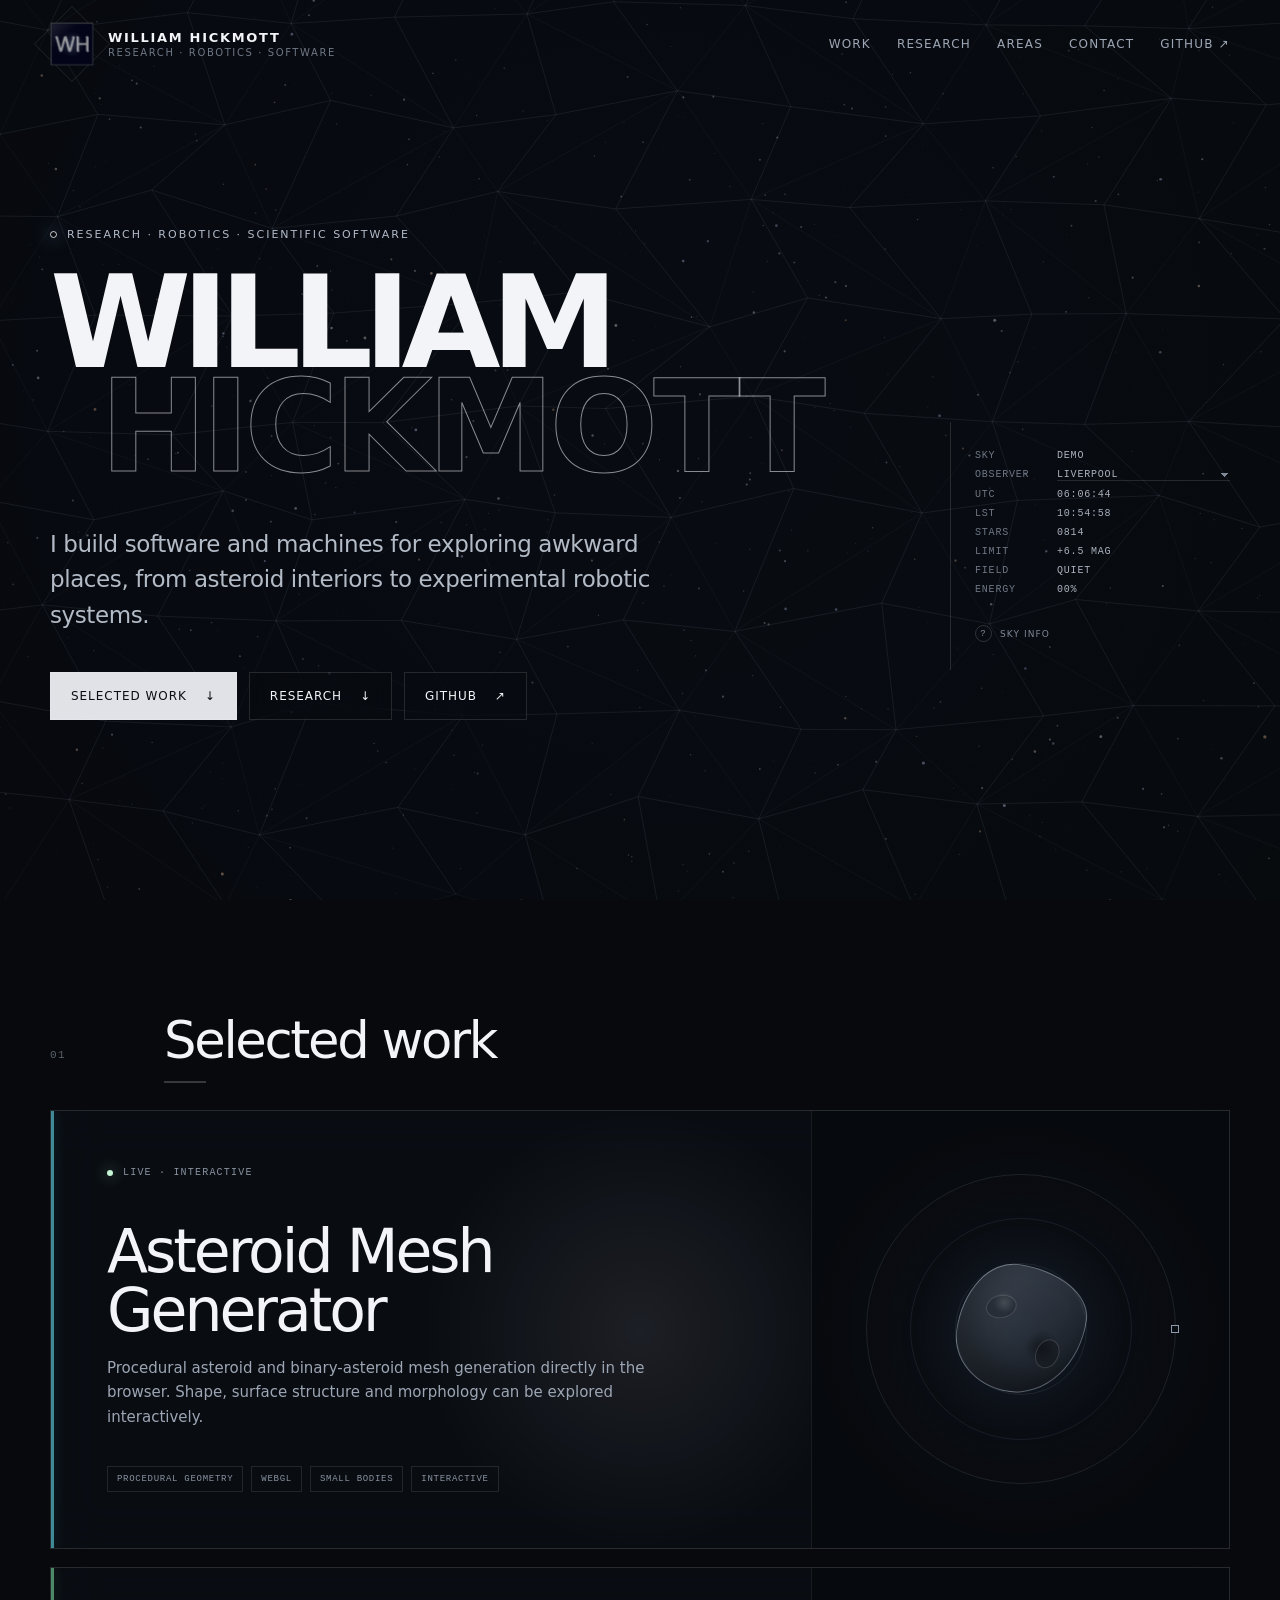
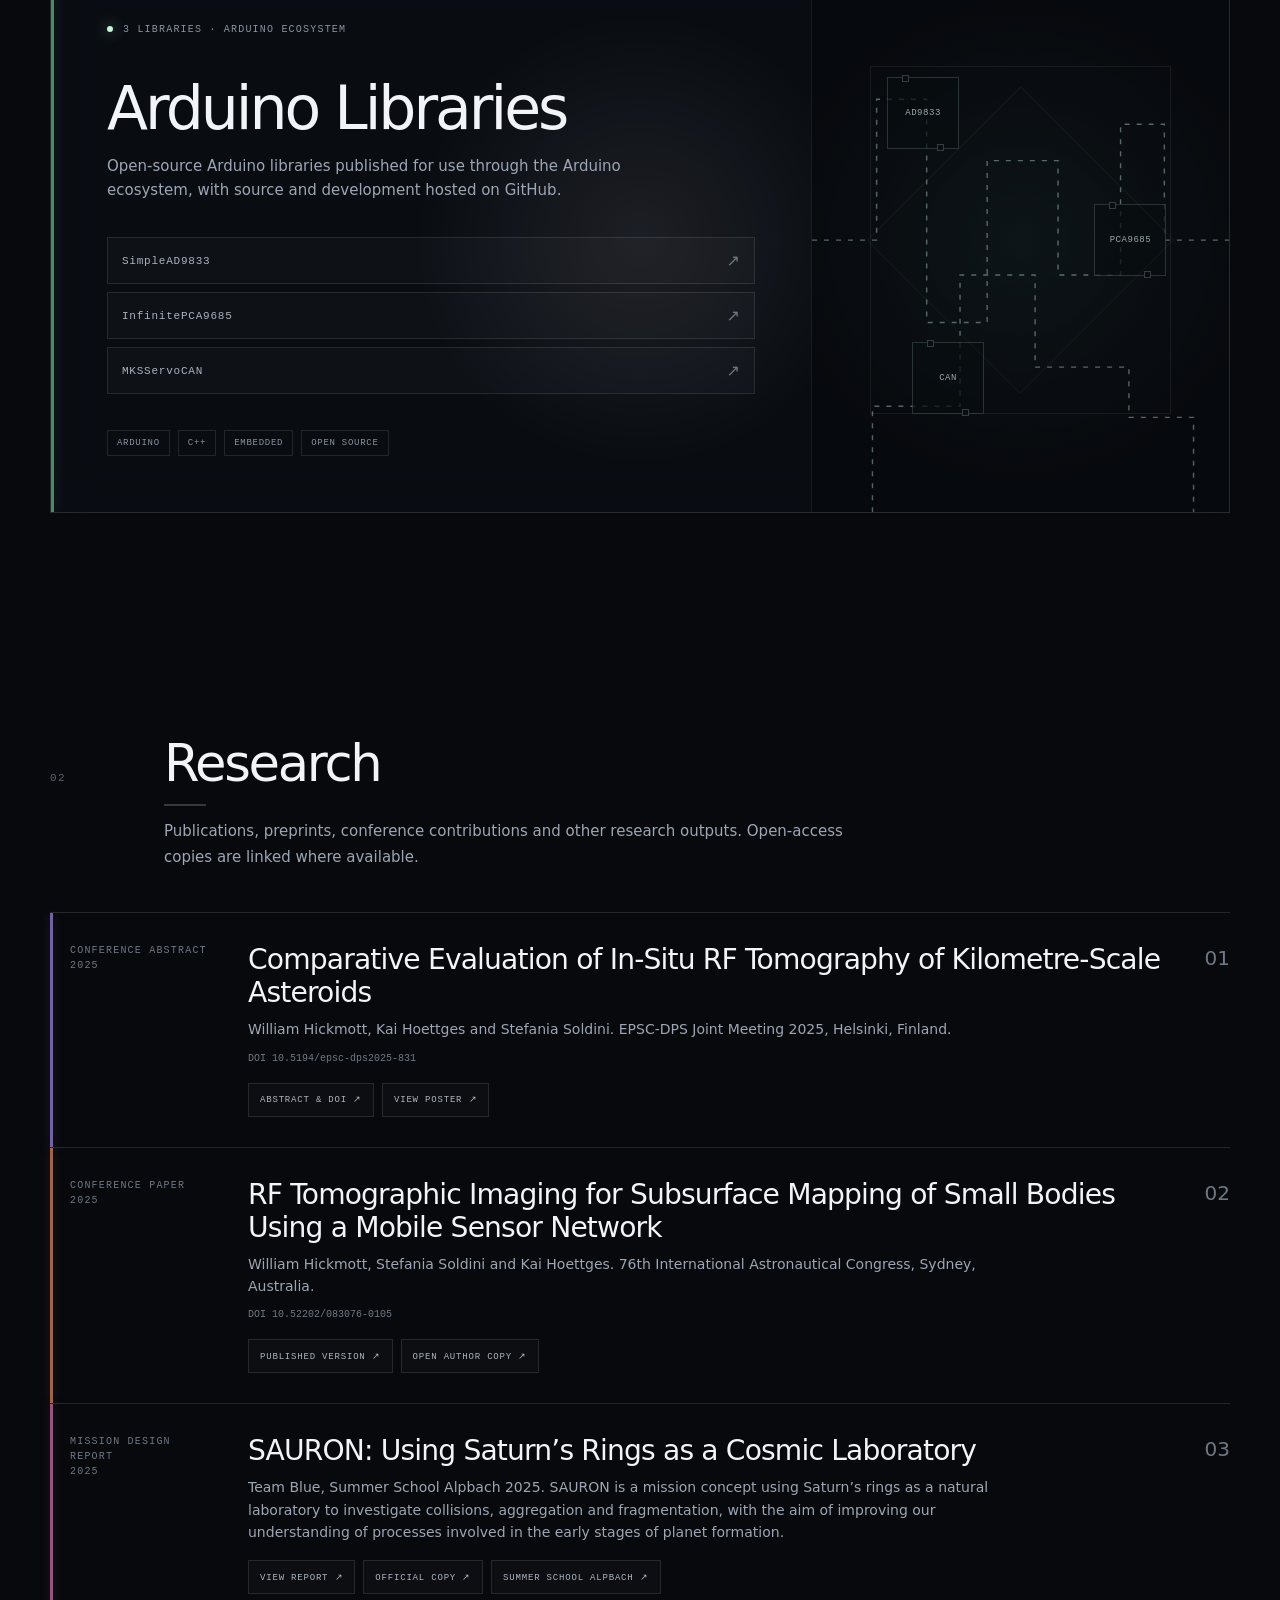
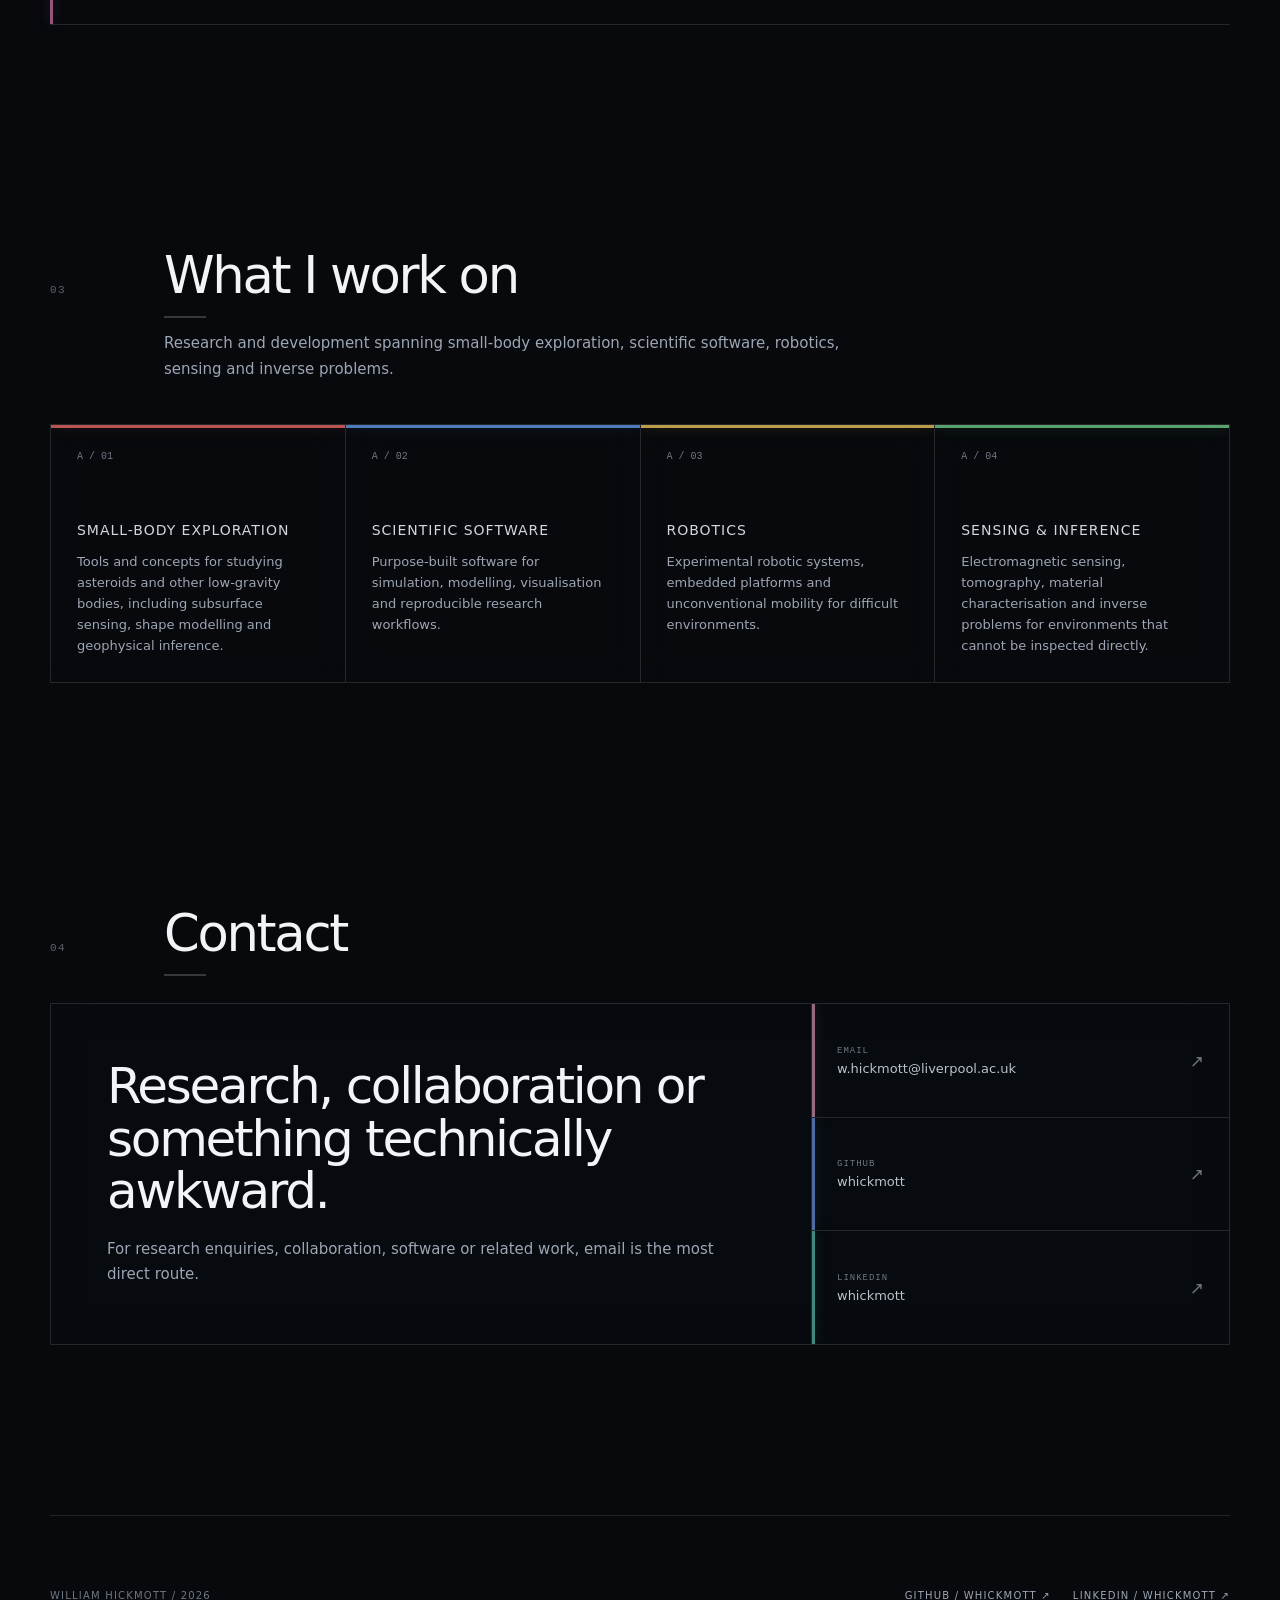
==== commit ee21c8ca: "Add media query for hero section responsiveness Add responsive styles for large screens in the hero " ====
--- a/index.html
+++ b/index.html
@@ -1679,6 +1679,19 @@
 
         footer a:hover {
             color: var(--text);
+        }
+
+        @media (min-width: 1600px) and (min-height: 850px) {
+            .hero {
+                min-height: auto;
+                align-items: center;
+                padding: clamp(72px, 8vh, 96px) 0 clamp(110px, 12vh, 150px);
+            }
+
+            .hero-side {
+                align-self: center;
+                padding-bottom: 0;
+            }
         }
 
         @media (max-width: 850px) {
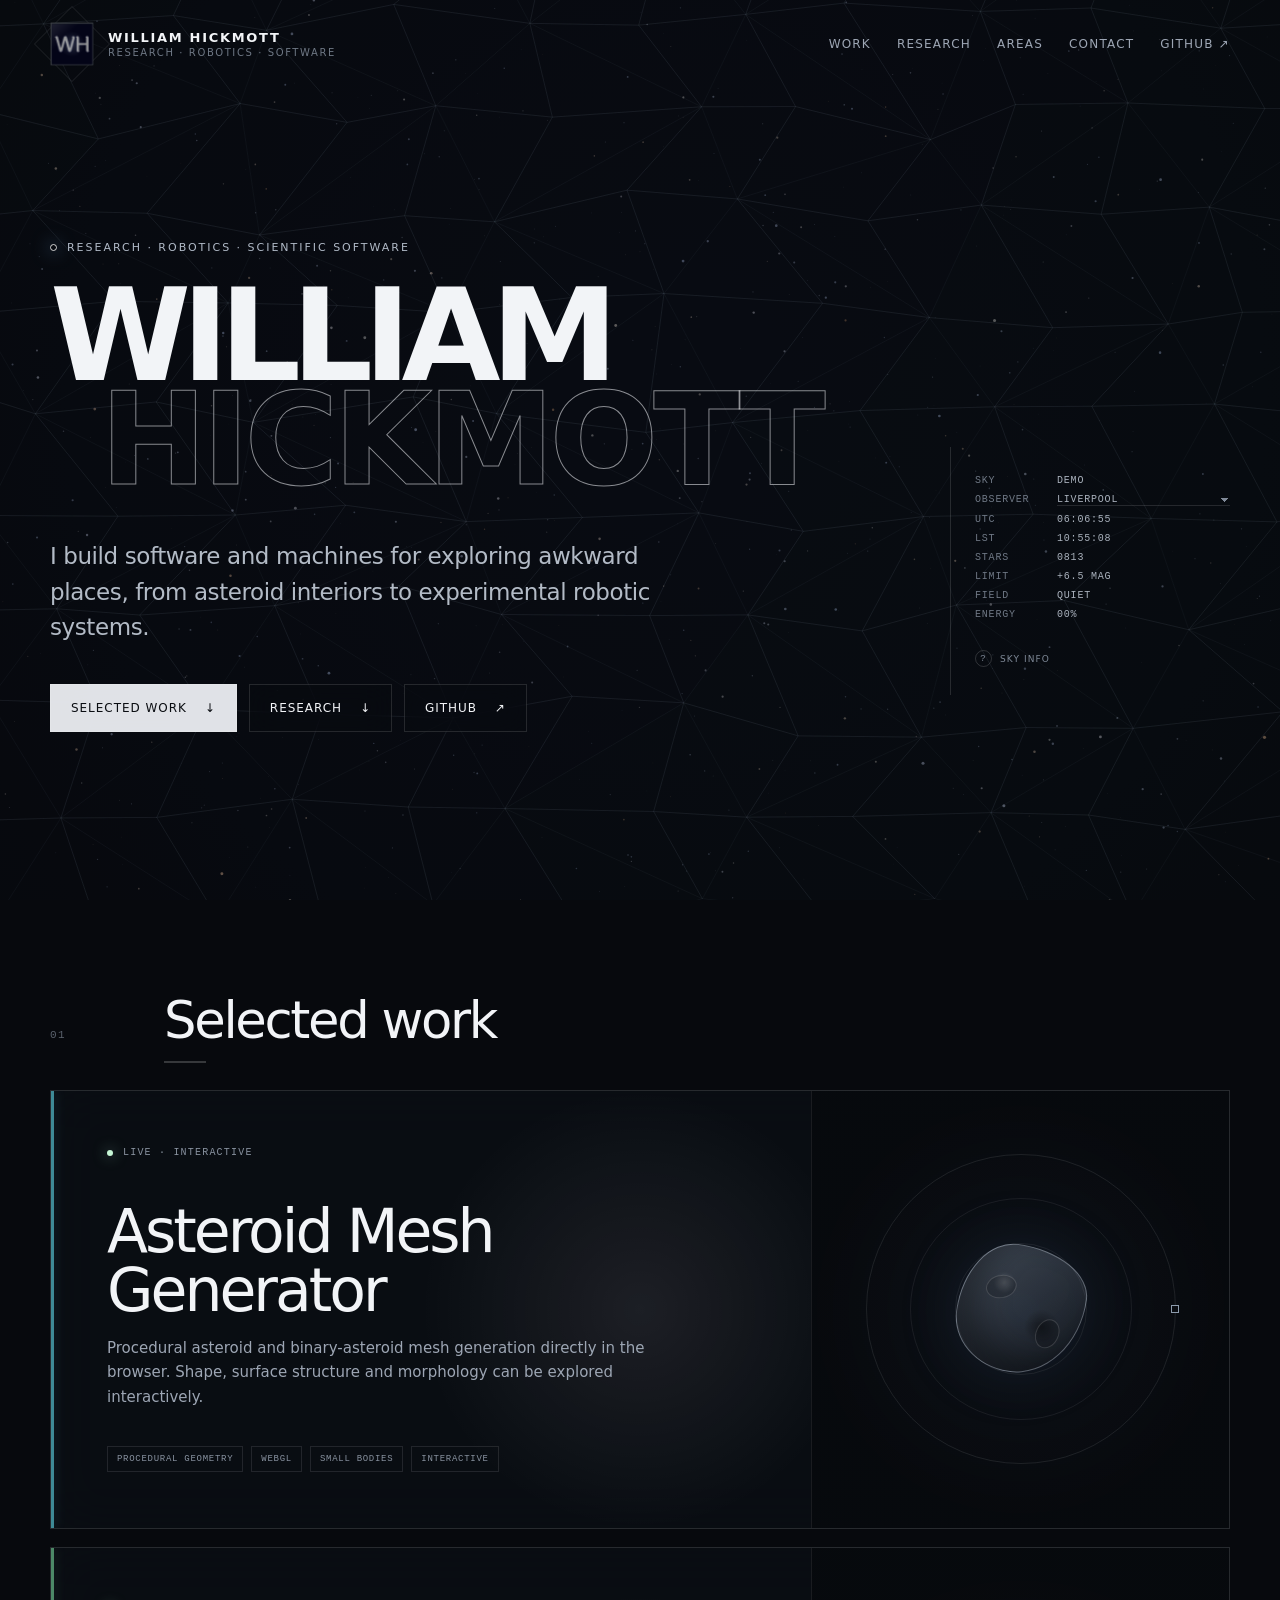
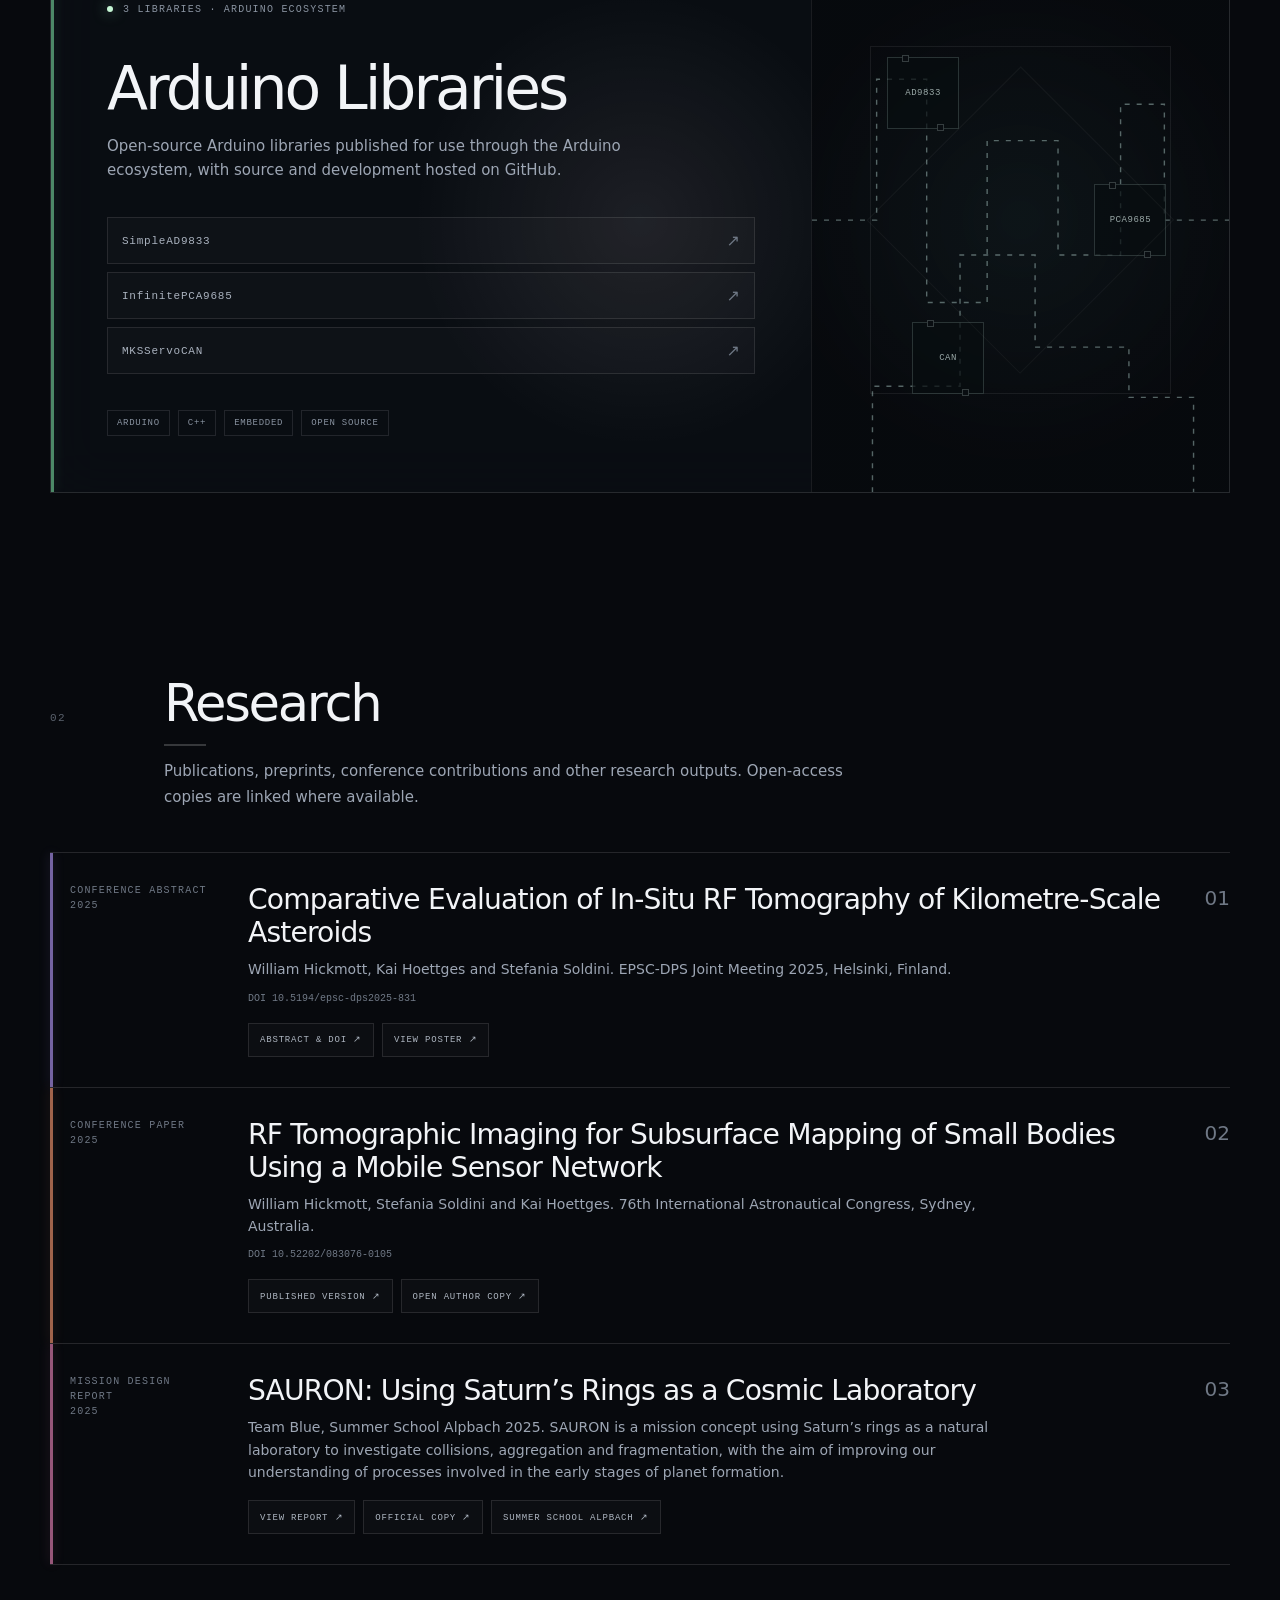
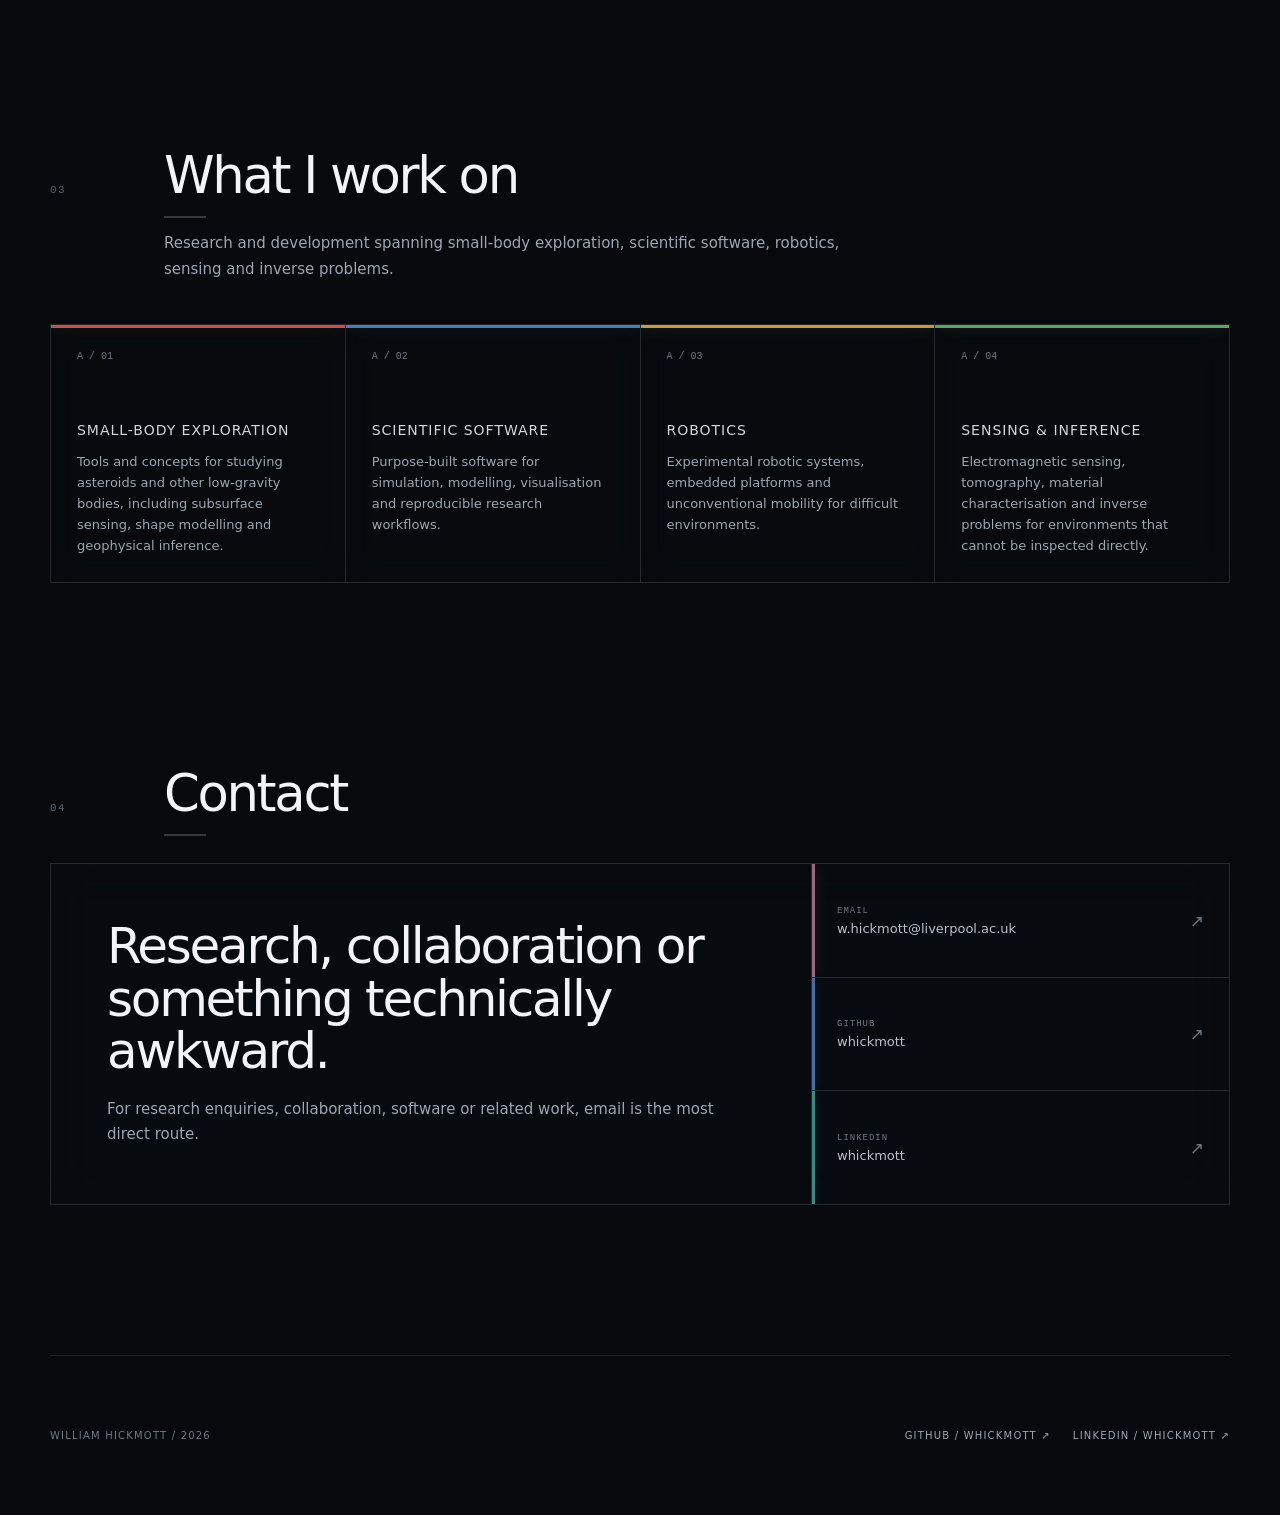
==== commit 40844e43: "Refine padding values in index.html Adjusted padding values for various sections in index.html to im" ====
--- a/index.html
+++ b/index.html
@@ -391,7 +391,7 @@
             grid-template-columns: minmax(0, 1fr) 280px;
             align-items: center;
             gap: 80px;
-            padding: 80px 0 120px;
+            padding: 80px 0 95px;
         }
 
         .hero-main {
@@ -703,7 +703,7 @@
 
 
         .section {
-            padding: 110px 0;
+            padding: 90px 0;
         }
 
 
@@ -1685,7 +1685,7 @@
             .hero {
                 min-height: auto;
                 align-items: center;
-                padding: clamp(72px, 8vh, 96px) 0 clamp(110px, 12vh, 150px);
+                padding: clamp(72px, 8vh, 96px) 0 clamp(85px, 9vh, 105px);
             }
 
             .hero-side {
@@ -1769,7 +1769,7 @@
                 grid-template-columns: 1fr;
                 align-items: start;
                 gap: 40px;
-                padding: 64px 0 80px;
+                padding: 64px 0 72px;
             }
 
             .hero-main {
@@ -1853,7 +1853,7 @@
             }
 
             .section {
-                padding: 80px 0;
+                padding: 72px 0;
             }
 
             .section-heading {
@@ -1953,7 +1953,7 @@
 
             .hero {
                 gap: 34px;
-                padding: 50px 0 68px;
+                padding: 50px 0 64px;
             }
 
             .eyebrow {
@@ -1987,7 +1987,7 @@
             }
 
             .section {
-                padding: 64px 0;
+                padding: 60px 0;
             }
 
             .section-heading {
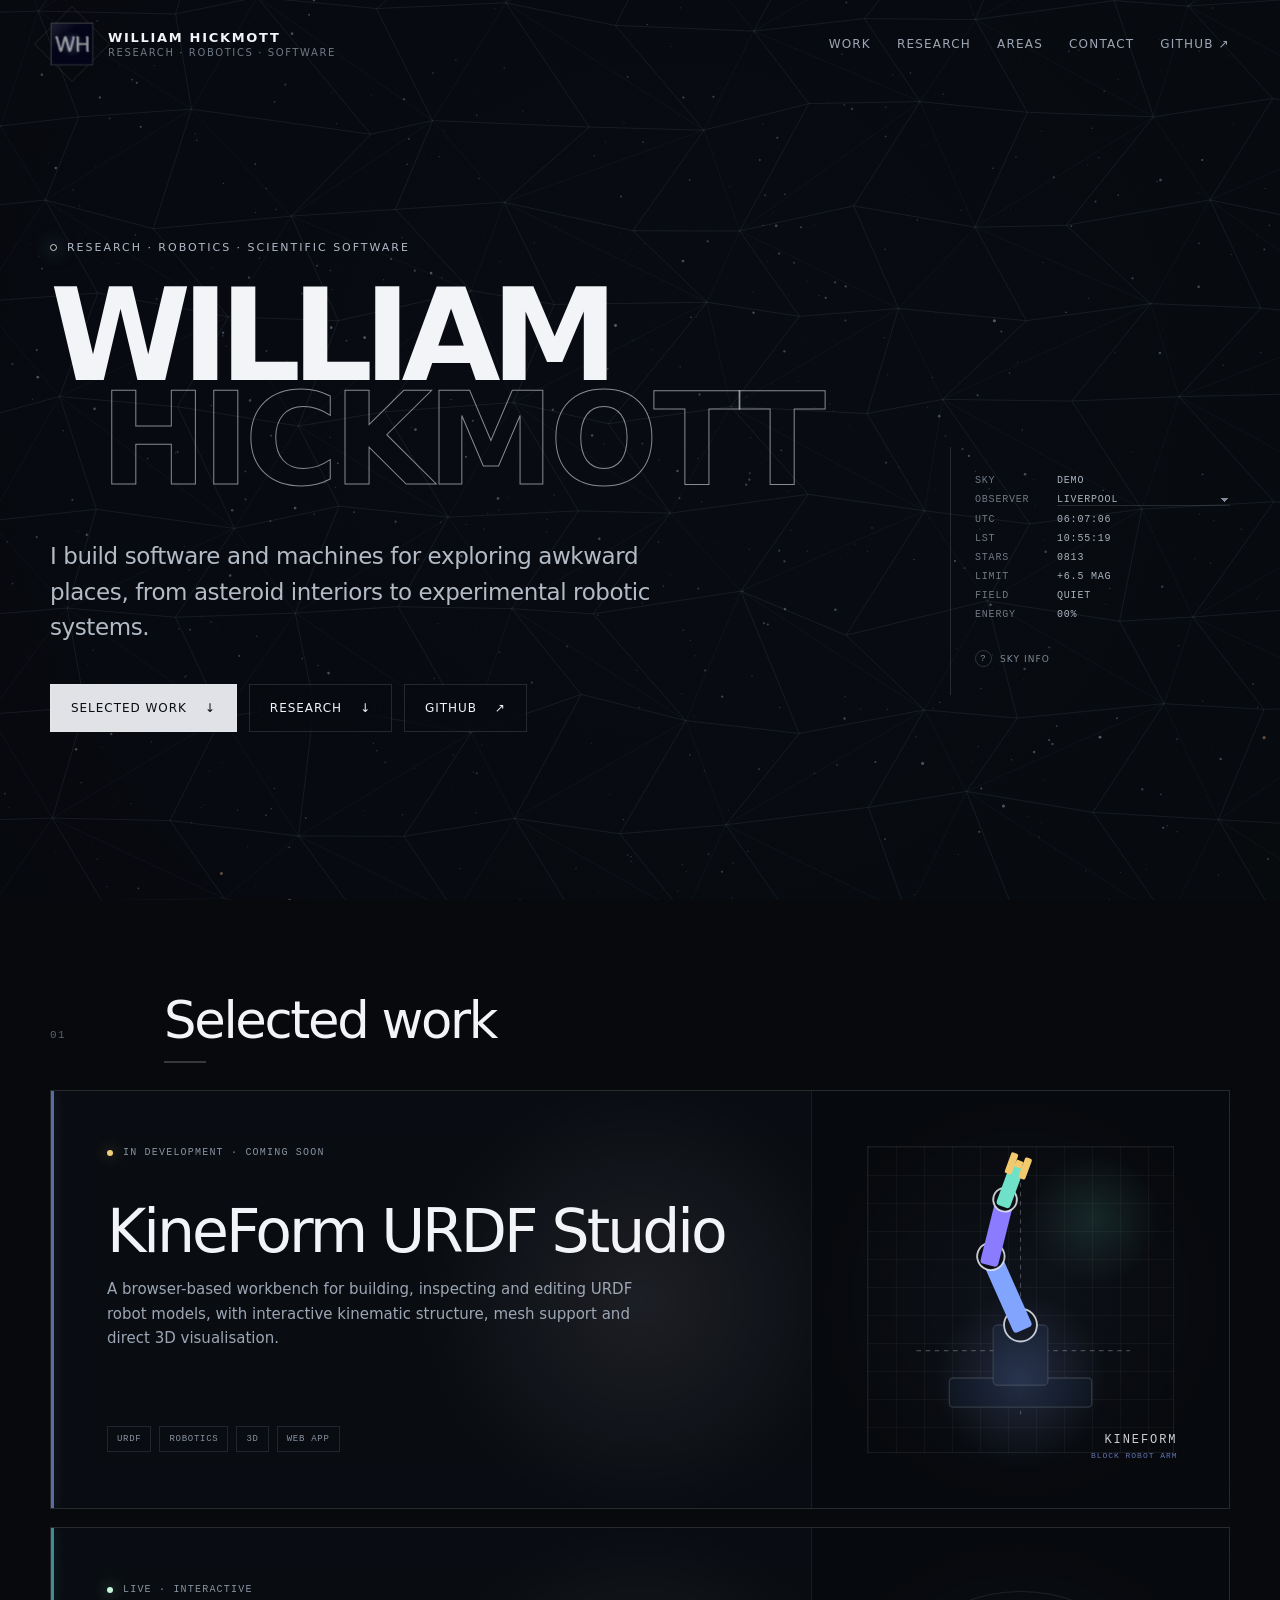
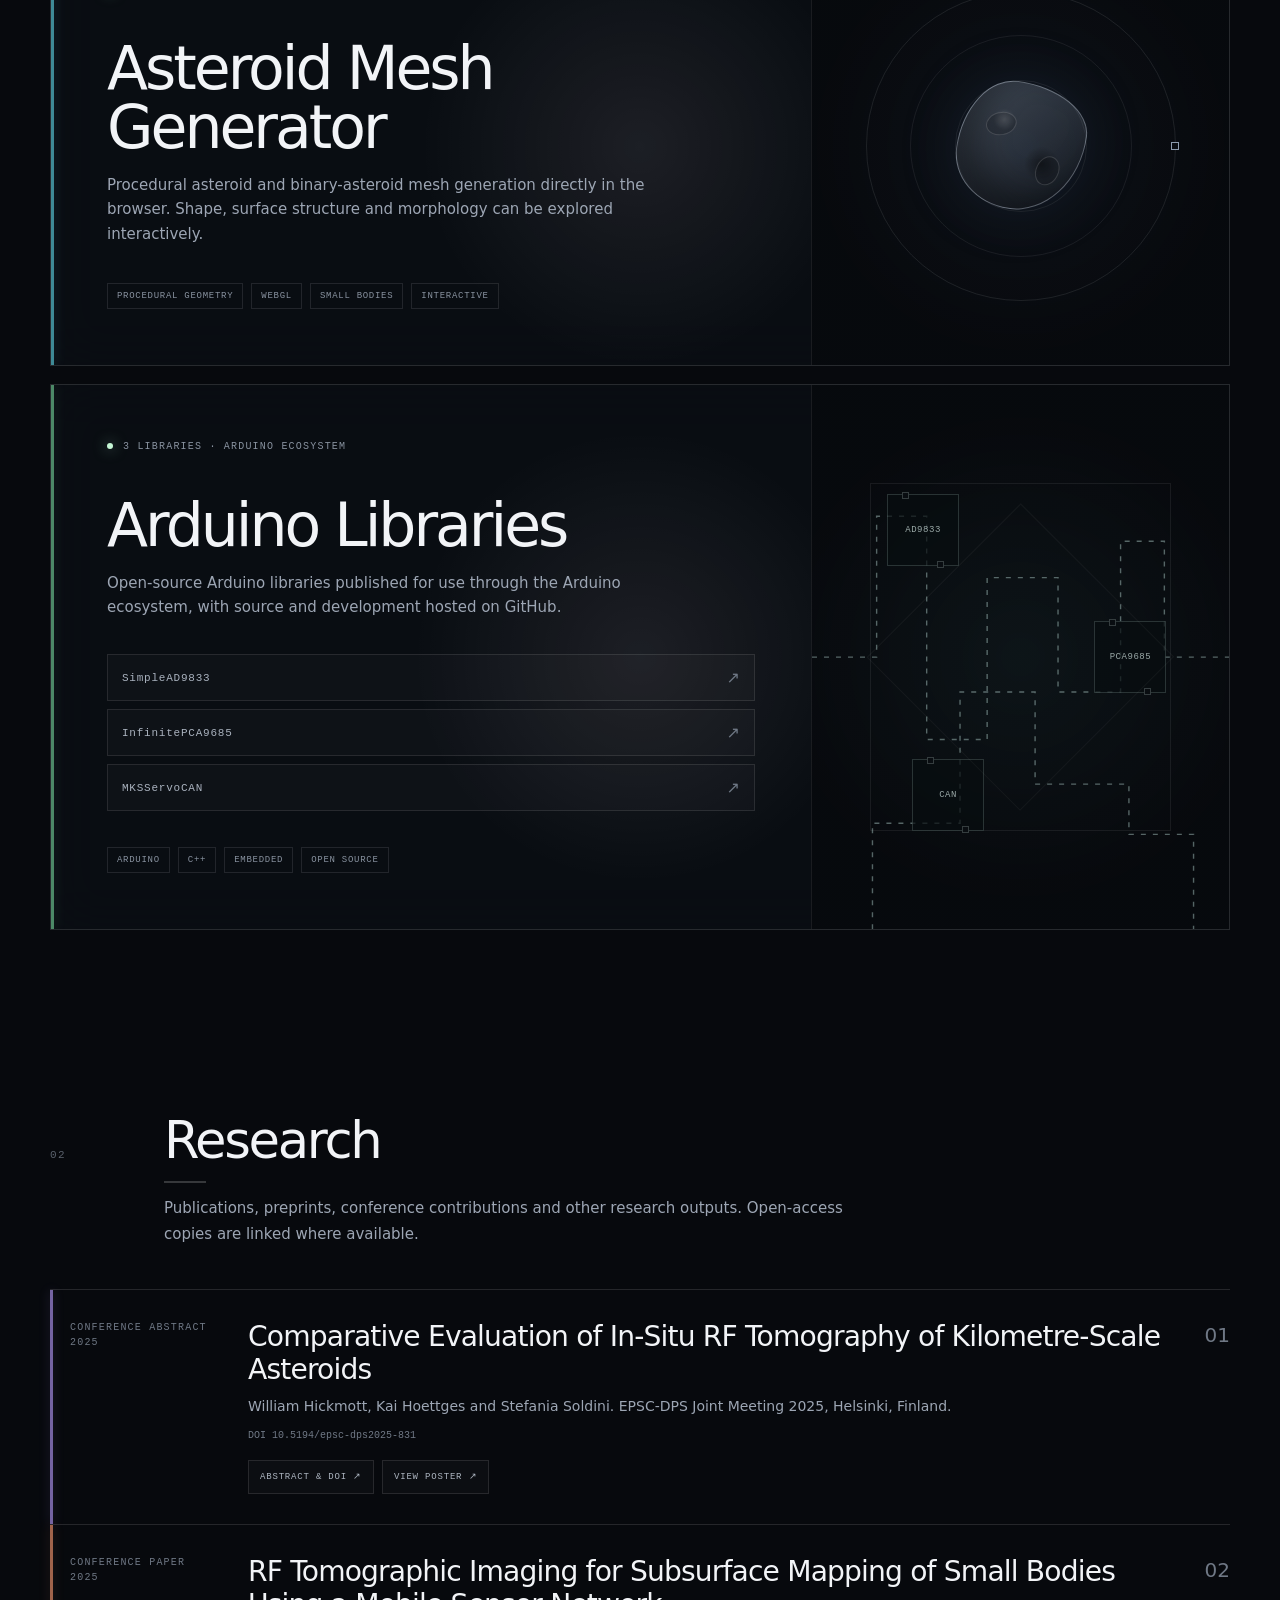
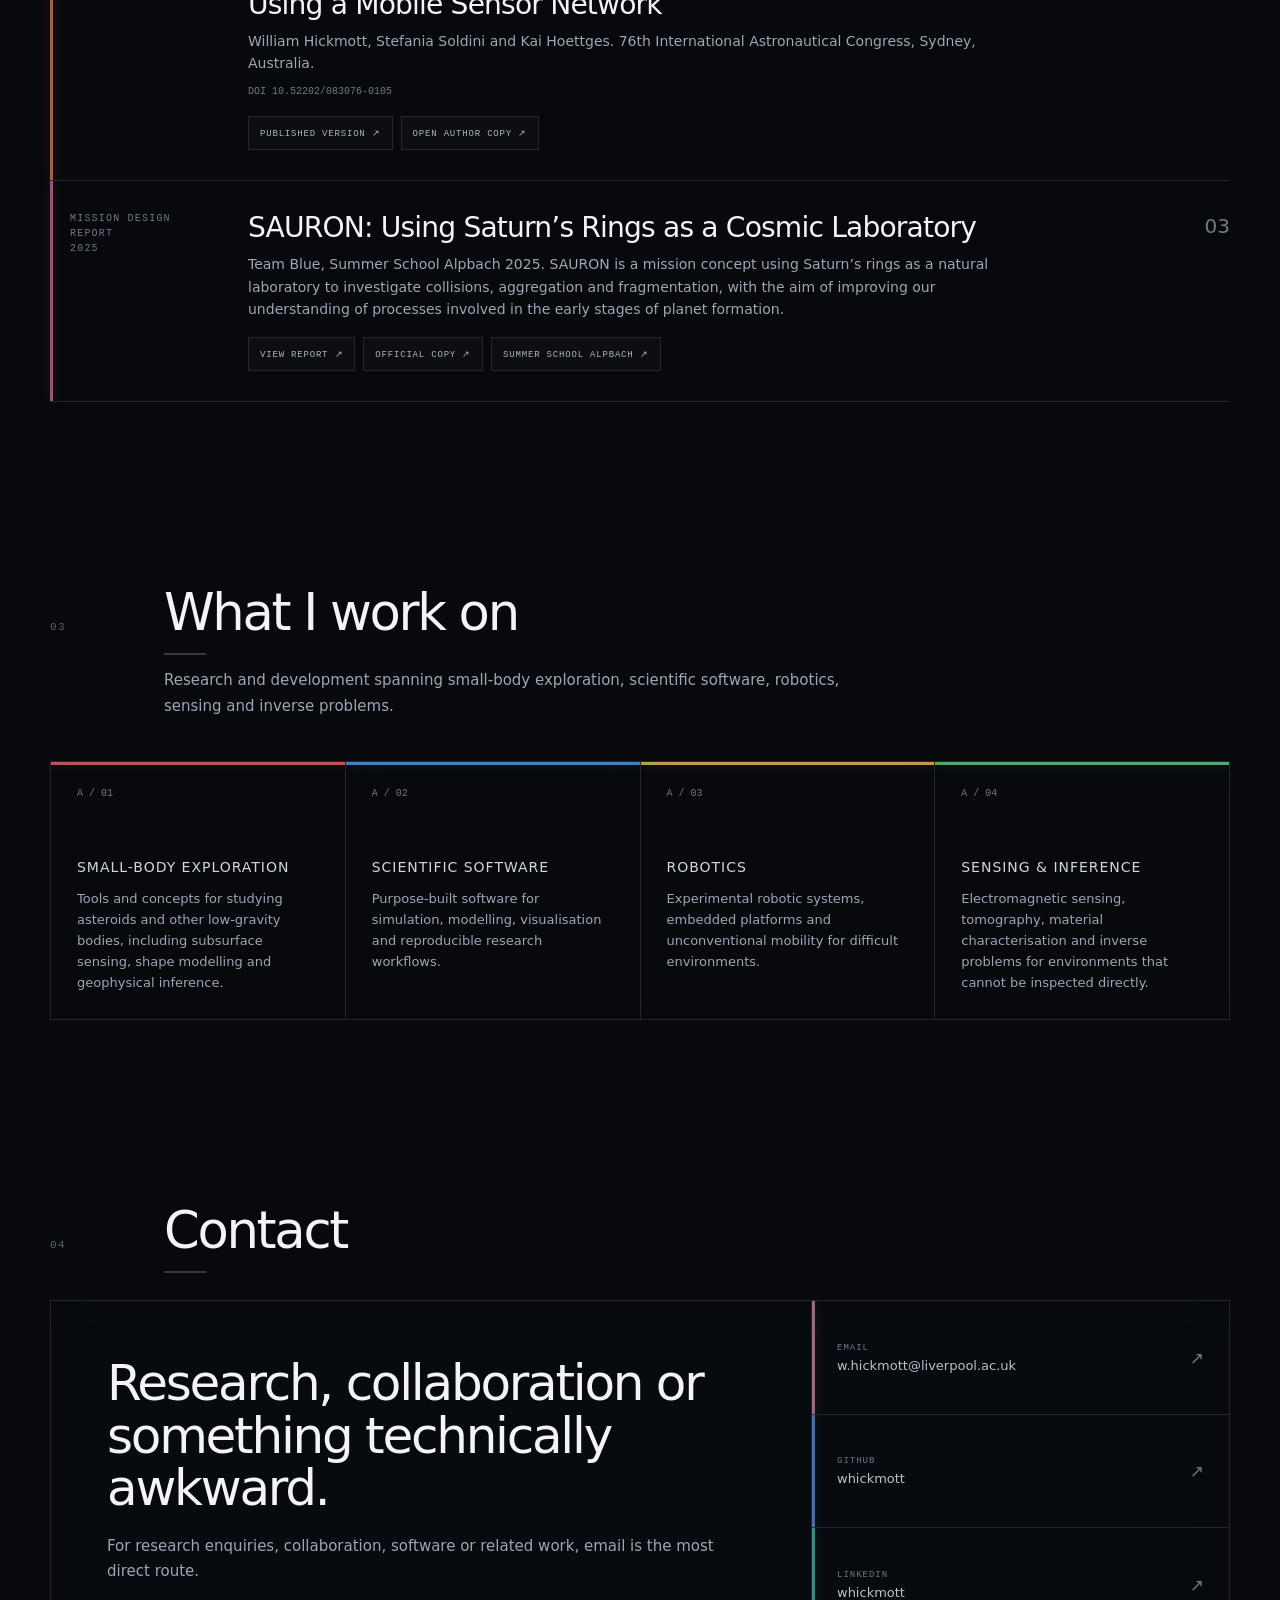
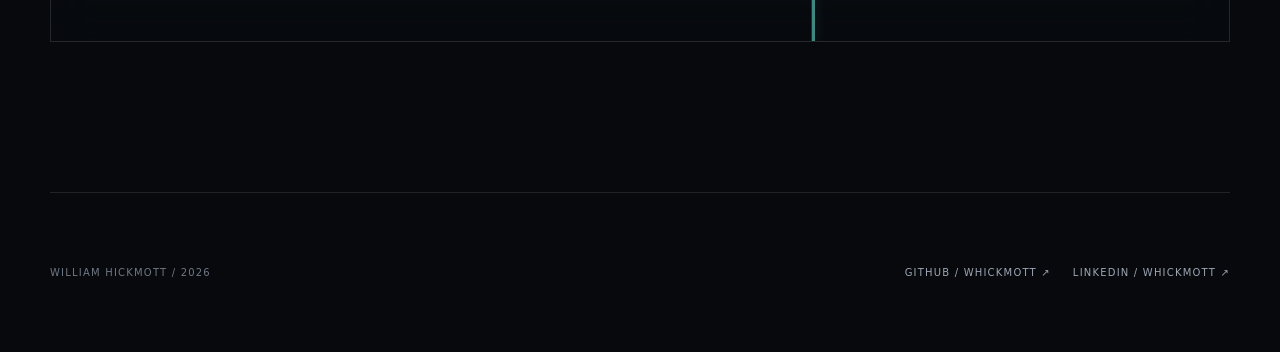
==== commit 5ad7a2f2: "Enhance project visuals and add animations Added styles for new project visuals and animations." ====
--- a/index.html
+++ b/index.html
@@ -737,11 +737,16 @@
         }
 
         #work .project:nth-child(1) {
+            --entry-accent: #8da7ff;
+            --entry-glow: rgba(141, 167, 255, 0.36);
+        }
+
+        #work .project:nth-child(2) {
             --entry-accent: #61d7e8;
             --entry-glow: rgba(97, 215, 232, 0.36);
         }
 
-        #work .project:nth-child(2) {
+        #work .project:nth-child(3) {
             --entry-accent: #77d69c;
             --entry-glow: rgba(119, 214, 156, 0.34);
         }
@@ -992,6 +997,118 @@
             box-shadow: 0 0 14px rgba(154, 230, 180, 0.7);
         }
 
+        .soon-dot {
+            width: 6px;
+            height: 6px;
+            border-radius: 50%;
+            background: #f4cf7a;
+            box-shadow: 0 0 14px rgba(244, 207, 122, 0.58);
+        }
+
+        .kineform-visual {
+            display: grid;
+            place-items: center;
+            padding: 26px;
+        }
+
+        .robot-stage {
+            position: relative;
+            width: min(100%, 390px);
+            aspect-ratio: 1 / 1;
+        }
+
+        .robot-stage::before {
+            content: "";
+            position: absolute;
+            inset: 8%;
+            border: 1px solid rgba(255, 255, 255, 0.07);
+            background:
+                linear-gradient(rgba(255,255,255,0.035) 1px, transparent 1px),
+                linear-gradient(90deg, rgba(255,255,255,0.035) 1px, transparent 1px);
+            background-size: 28px 28px;
+        }
+
+        .robot-stage::after {
+            content: "";
+            position: absolute;
+            inset: 0;
+            background:
+                radial-gradient(circle at 50% 72%, rgba(141, 167, 255, 0.18), transparent 27%),
+                radial-gradient(circle at 70% 28%, rgba(110, 228, 195, 0.12), transparent 18%);
+            pointer-events: none;
+        }
+
+        .robot-arm-svg {
+            position: absolute;
+            inset: 0;
+            width: 100%;
+            height: 100%;
+        }
+
+        .robot-arm-svg .base-plate {
+            fill: rgba(12, 18, 28, 0.96);
+            stroke: rgba(242, 244, 247, 0.14);
+            stroke-width: 1.5;
+        }
+
+        .robot-arm-svg .pedestal {
+            fill: #121a27;
+            stroke: rgba(242, 244, 247, 0.12);
+            stroke-width: 1.5;
+        }
+
+        .robot-arm-svg .link-a {
+            fill: #81a4ff;
+        }
+
+        .robot-arm-svg .link-b {
+            fill: #8b7cff;
+        }
+
+        .robot-arm-svg .link-c {
+            fill: #6fe1c8;
+        }
+
+        .robot-arm-svg .joint {
+            fill: #0a0d12;
+            stroke: rgba(242, 244, 247, 0.82);
+            stroke-width: 2;
+        }
+
+        .robot-arm-svg .gripper {
+            fill: #f2c96d;
+        }
+
+        .robot-arm-svg .accent-line {
+            stroke: rgba(242, 244, 247, 0.26);
+            stroke-width: 1.2;
+            stroke-dasharray: 5 5;
+        }
+
+        .robot-caption {
+            position: absolute;
+            right: 7%;
+            bottom: 6%;
+            display: grid;
+            gap: 4px;
+            text-align: right;
+            font-family: "SFMono-Regular", Consolas, monospace;
+            text-transform: uppercase;
+        }
+
+        .robot-caption strong {
+            color: rgba(242, 244, 247, 0.84);
+            font-size: 12px;
+            font-weight: 500;
+            letter-spacing: 0.16em;
+        }
+
+        .robot-caption span {
+            color: rgba(141, 167, 255, 0.68);
+            font-size: 8px;
+            letter-spacing: 0.12em;
+        }
+
         .project h3 {
             margin: 44px 0 16px;
             font-size: clamp(32px, 5vw, 60px);
@@ -2396,6 +2513,98 @@
                 </div>
 
                 <div class="project-list">
+                    <article class="project kineform-project">
+                        <div class="project-copy">
+                            <div>
+                                <div class="project-meta">
+                                    <span class="soon-dot"></span>
+                                    In development · Coming soon
+                                </div>
+
+                                <h3>KineForm URDF Studio</h3>
+
+                                <p class="project-description">
+                                    A browser-based workbench for building, inspecting and
+                                    editing URDF robot models, with interactive kinematic
+                                    structure, mesh support and direct 3D visualisation.
+                                </p>
+                            </div>
+
+                            <div class="tags">
+                                <span class="tag">URDF</span>
+                                <span class="tag">Robotics</span>
+                                <span class="tag">3D</span>
+                                <span class="tag">Web app</span>
+                            </div>
+                        </div>
+
+                        <div class="project-visual kineform-visual" aria-hidden="true">
+                            <div class="robot-stage">
+                                <svg class="robot-arm-svg" viewBox="0 0 400 400">
+                                    <line class="accent-line" x1="200" y1="72" x2="200" y2="326" />
+                                    <line class="accent-line" x1="86" y1="256" x2="320" y2="256" />
+
+                                    <rect class="base-plate" x="122" y="286" width="156" height="32" rx="4" />
+                                    <rect class="pedestal" x="170" y="228" width="60" height="66" rx="5" />
+                                    <circle class="joint" cx="200" cy="228" r="18" />
+
+                                    <g transform="rotate(-18 200 228)">
+                                        <animateTransform
+                                            attributeName="transform"
+                                            type="rotate"
+                                            values="-20 200 228; -2 200 228; -18 200 228; -26 200 228; -20 200 228"
+                                            dur="7s"
+                                            repeatCount="indefinite"
+                                        />
+                                        <rect class="link-a" x="190" y="146" width="22" height="88" rx="4" />
+                                        <circle class="joint" cx="201" cy="146" r="15" />
+
+                                        <g transform="rotate(34 201 146)">
+                                            <animateTransform
+                                                attributeName="transform"
+                                                type="rotate"
+                                                values="32 201 146; 56 201 146; 38 201 146; 46 201 146; 32 201 146"
+                                                dur="5.4s"
+                                                repeatCount="indefinite"
+                                            />
+                                            <rect class="link-b" x="191" y="82" width="20" height="74" rx="4" />
+                                            <circle class="joint" cx="201" cy="82" r="13" />
+
+                                            <g transform="rotate(-24 201 82)">
+                                                <animateTransform
+                                                    attributeName="transform"
+                                                    type="rotate"
+                                                    values="-22 201 82; 8 201 82; -18 201 82; 12 201 82; -22 201 82"
+                                                    dur="3.8s"
+                                                    repeatCount="indefinite"
+                                                />
+                                                <rect class="link-c" x="193" y="40" width="16" height="50" rx="4" />
+
+                                                <g transform="translate(201 40)">
+                                                    <animateTransform
+                                                        attributeName="transform"
+                                                        type="translate"
+                                                        values="201 40; 204 41; 201 40"
+                                                        dur="2.6s"
+                                                        repeatCount="indefinite"
+                                                    />
+                                                    <rect class="gripper" x="-12" y="-10" width="8" height="24" rx="2" />
+                                                    <rect class="gripper" x="4" y="-10" width="8" height="24" rx="2" />
+                                                    <rect class="gripper" x="-4" y="-4" width="8" height="8" rx="1" />
+                                                </g>
+                                            </g>
+                                        </g>
+                                    </g>
+                                </svg>
+
+                                <div class="robot-caption">
+                                    <strong>KINEFORM</strong>
+                                    <span>BLOCK ROBOT ARM</span>
+                                </div>
+                            </div>
+                        </div>
+                    </article>
+
                     <a class="project" href="./asteroid/">
                         <div class="project-copy">
                             <div>
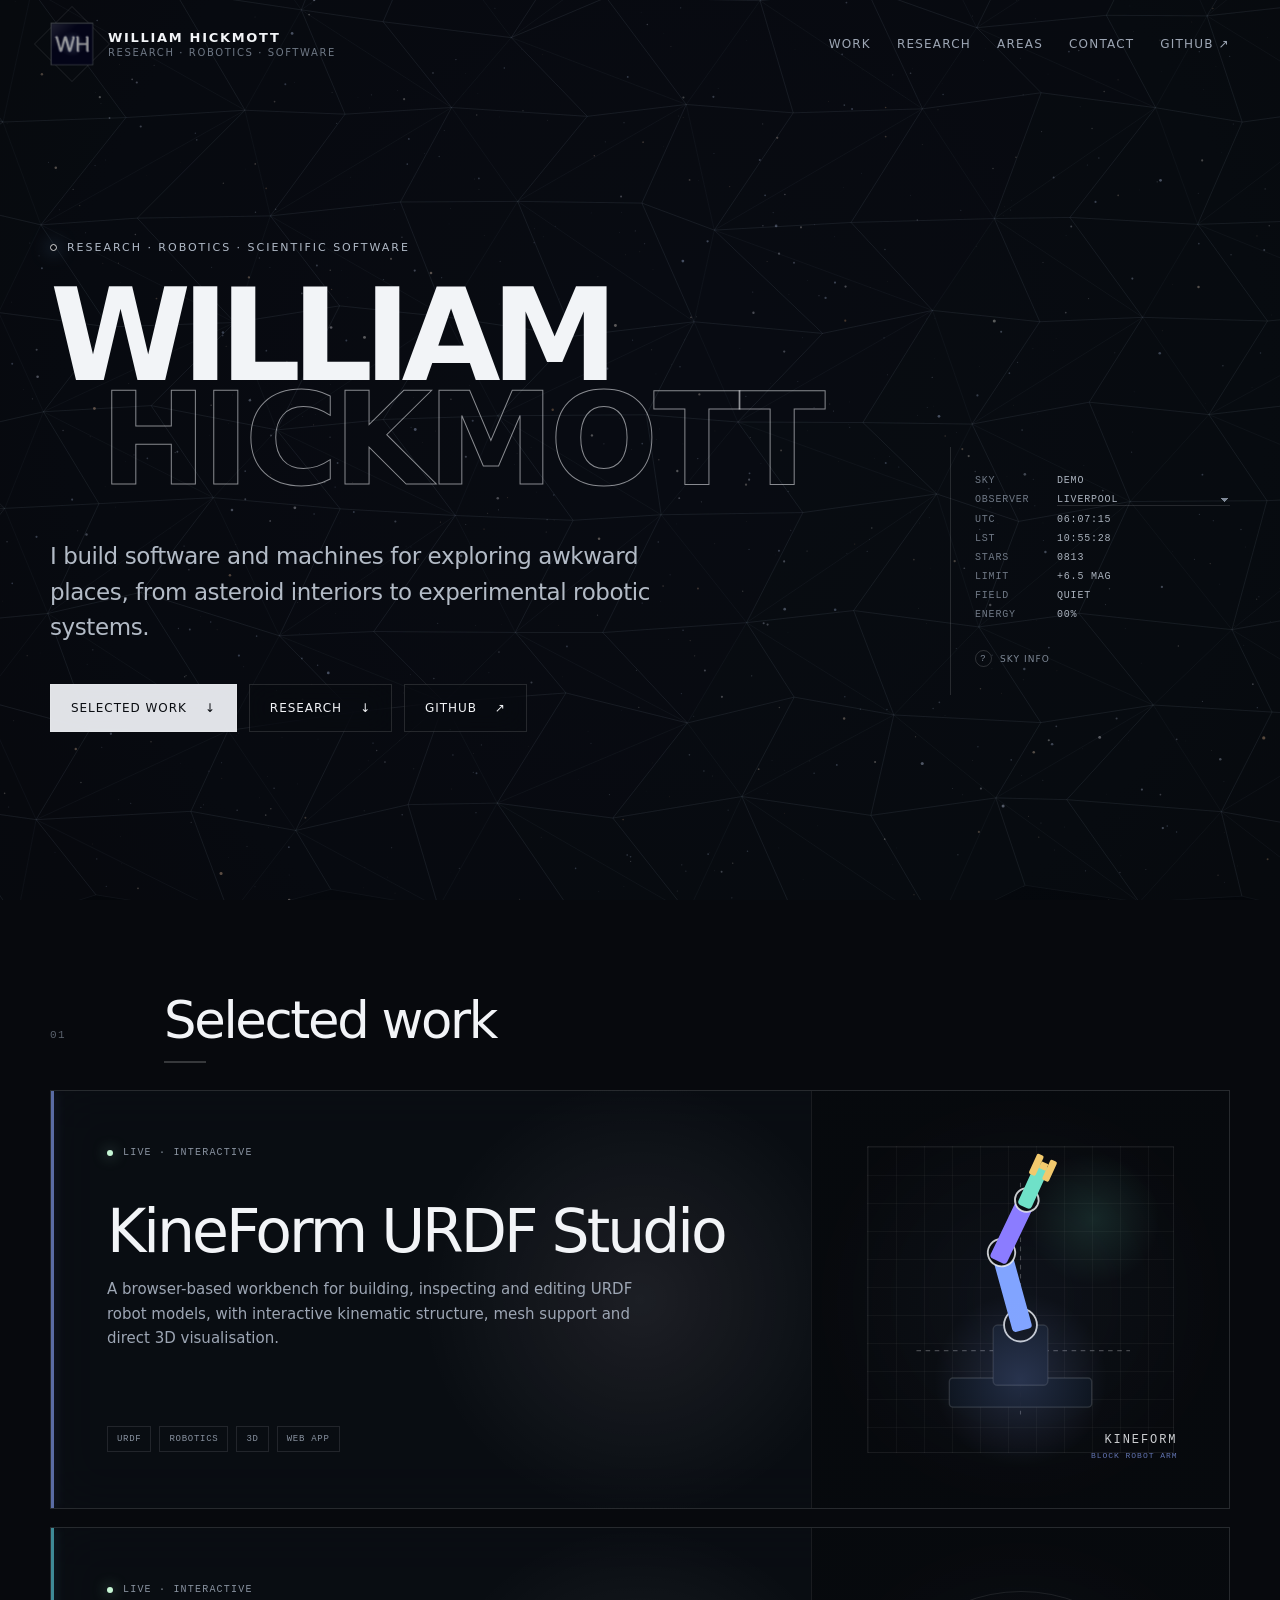
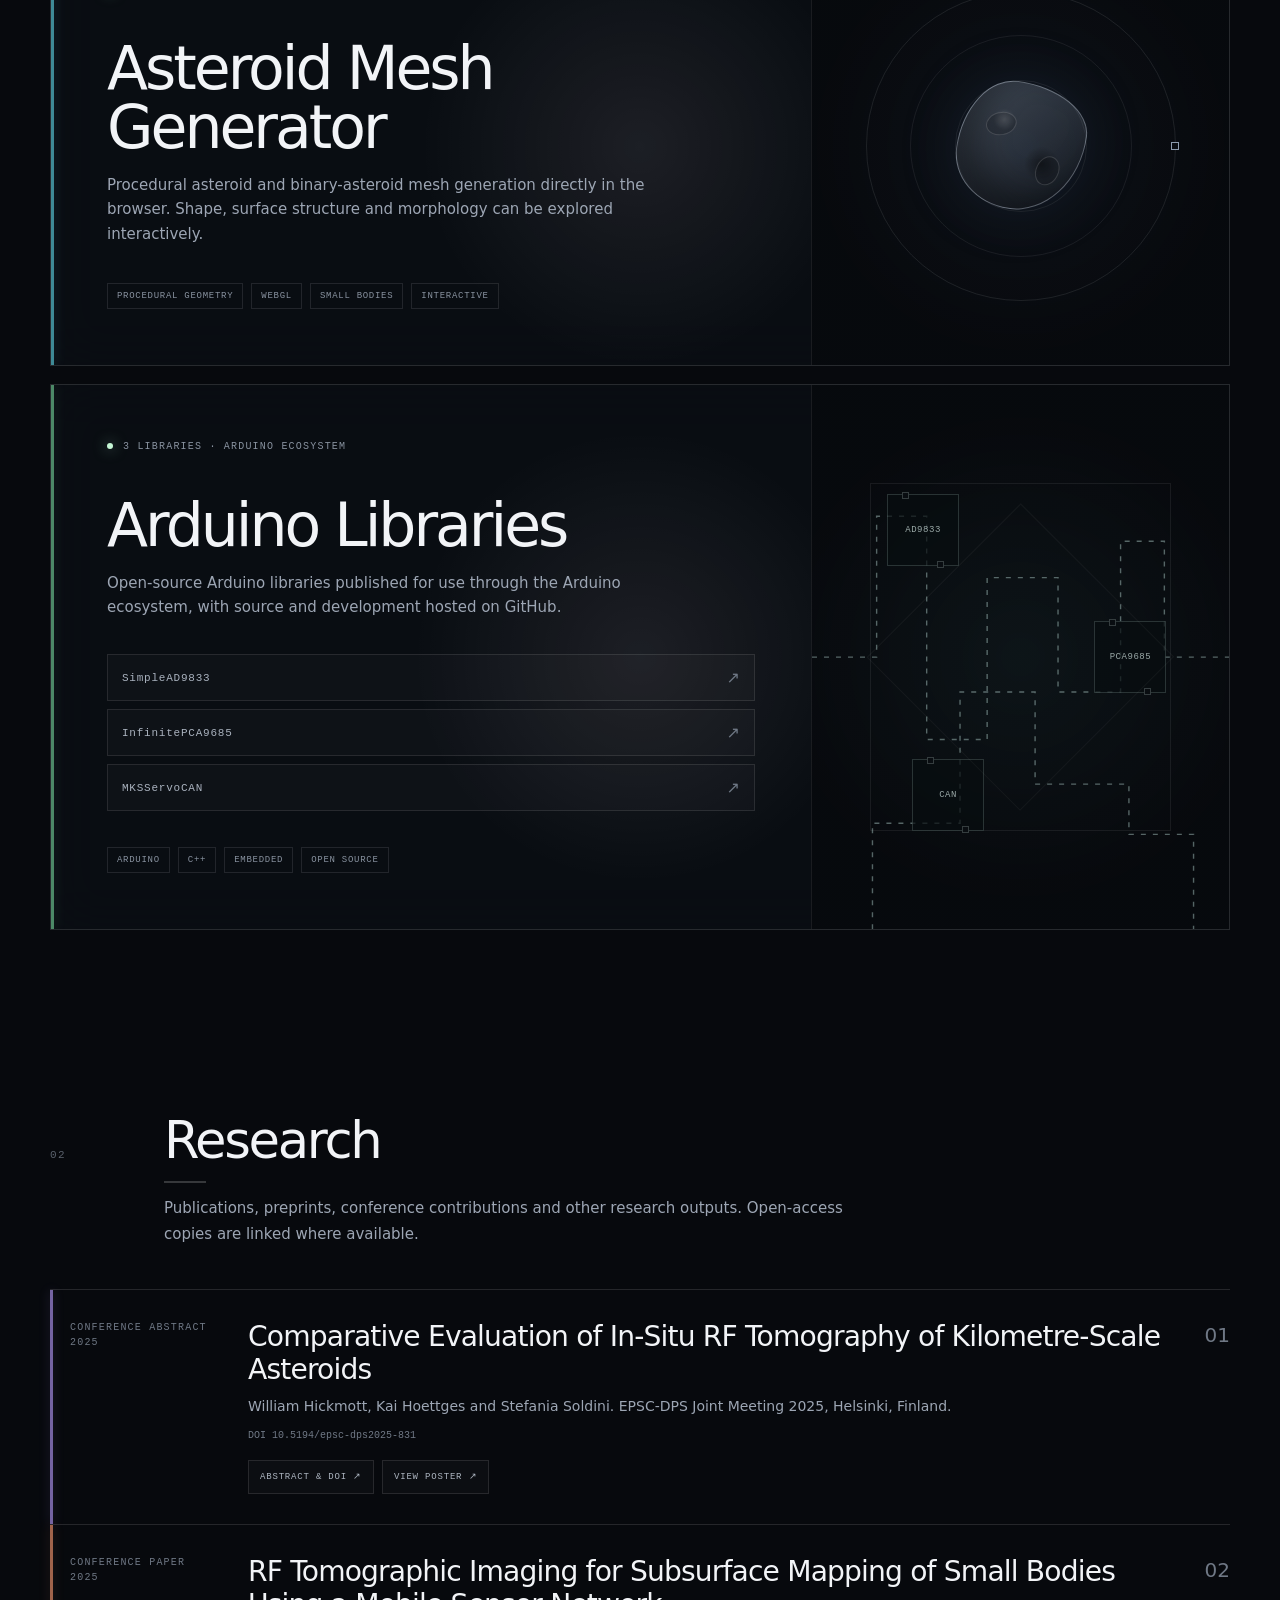
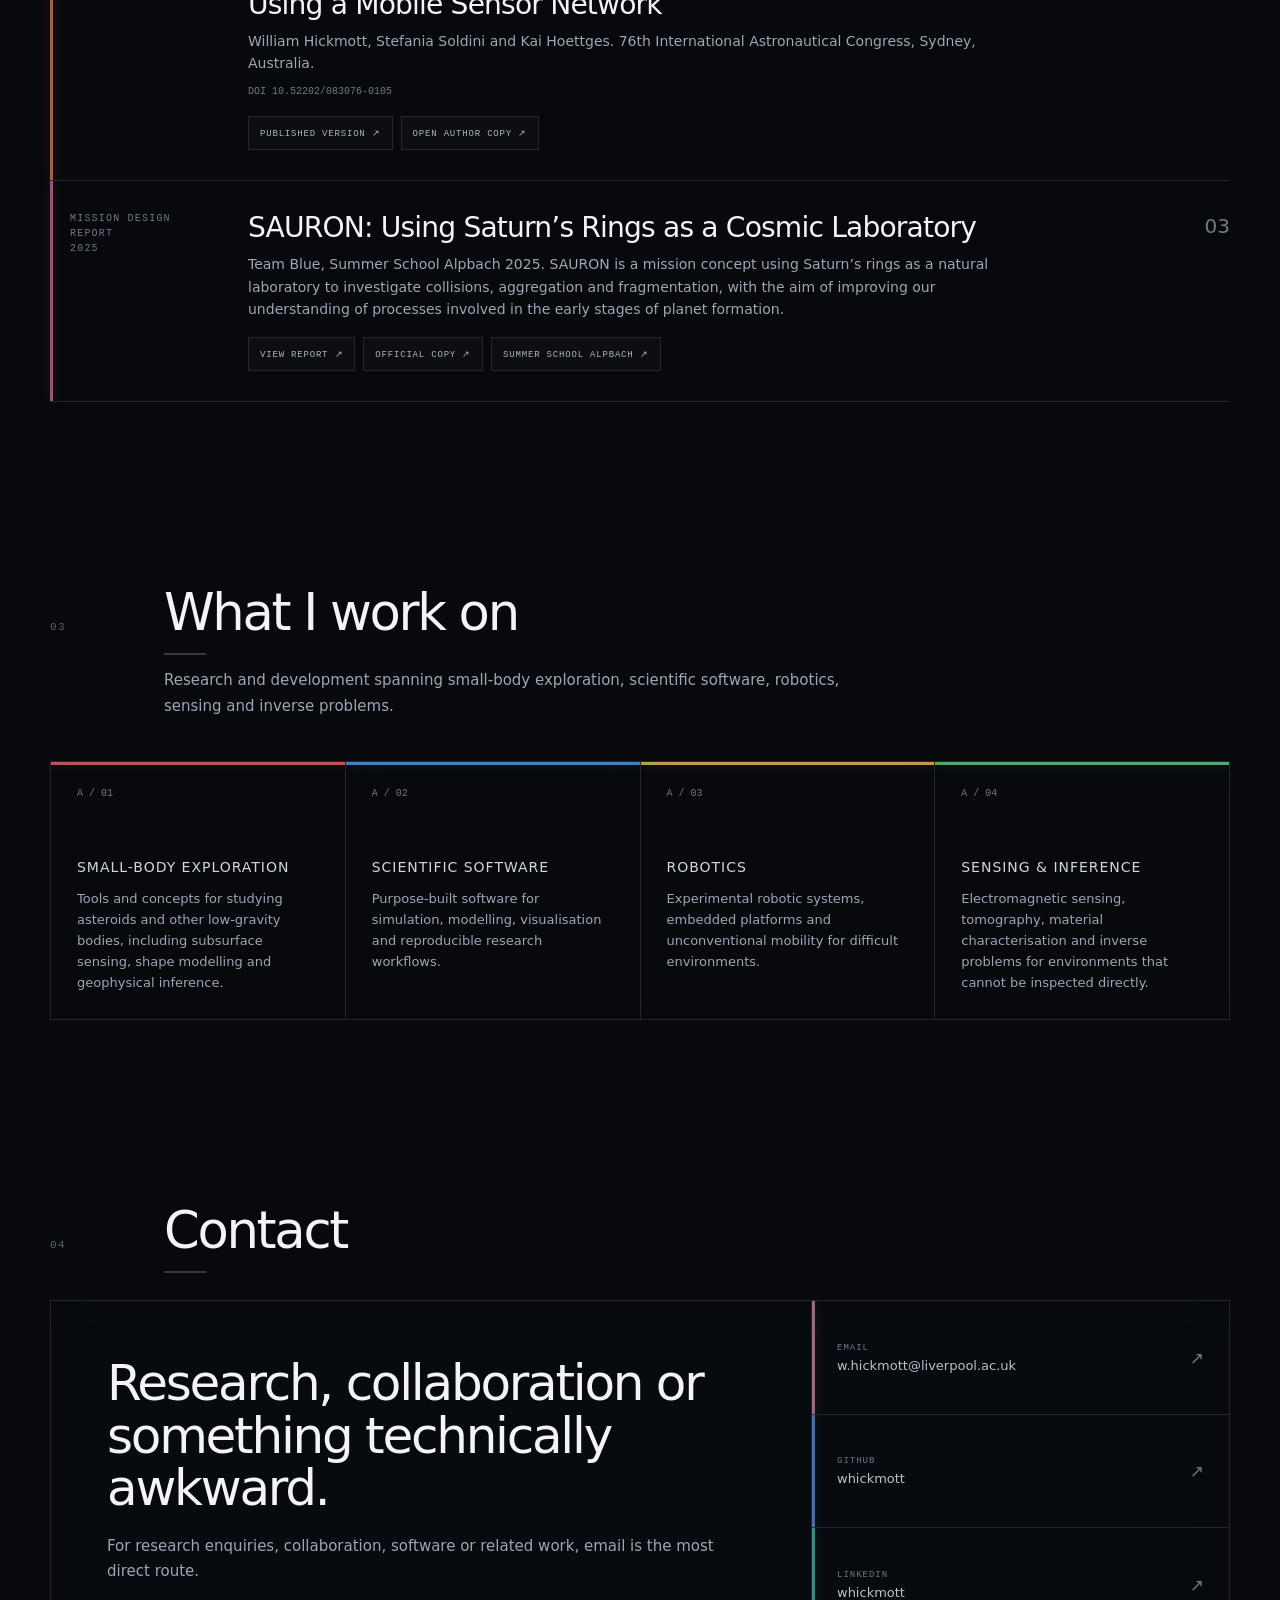
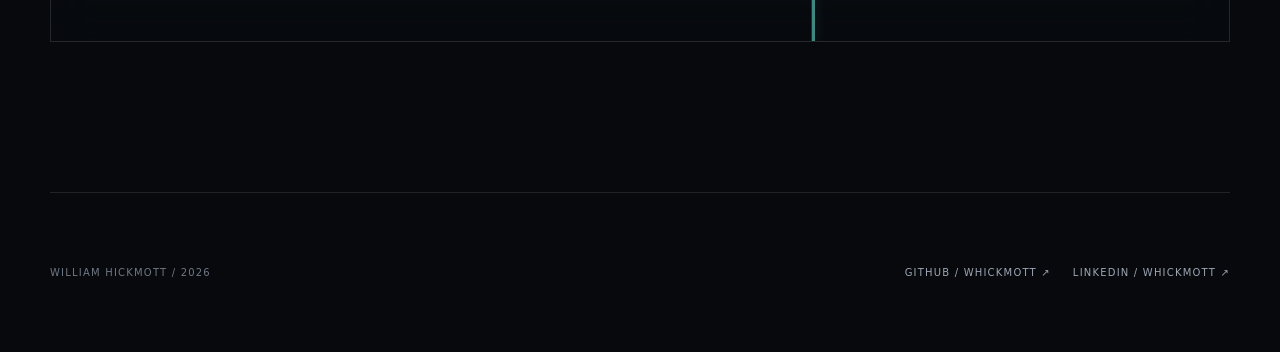
==== commit 993df533: "Release URDF" ====
--- a/index.html
+++ b/index.html
@@ -2517,8 +2517,8 @@
                         <div class="project-copy">
                             <div>
                                 <div class="project-meta">
-                                    <span class="soon-dot"></span>
-                                    In development · Coming soon
+                                    <span class="live-dot"></span>
+                                    Live · Interactive
                                 </div>
 
                                 <h3>KineForm URDF Studio</h3>
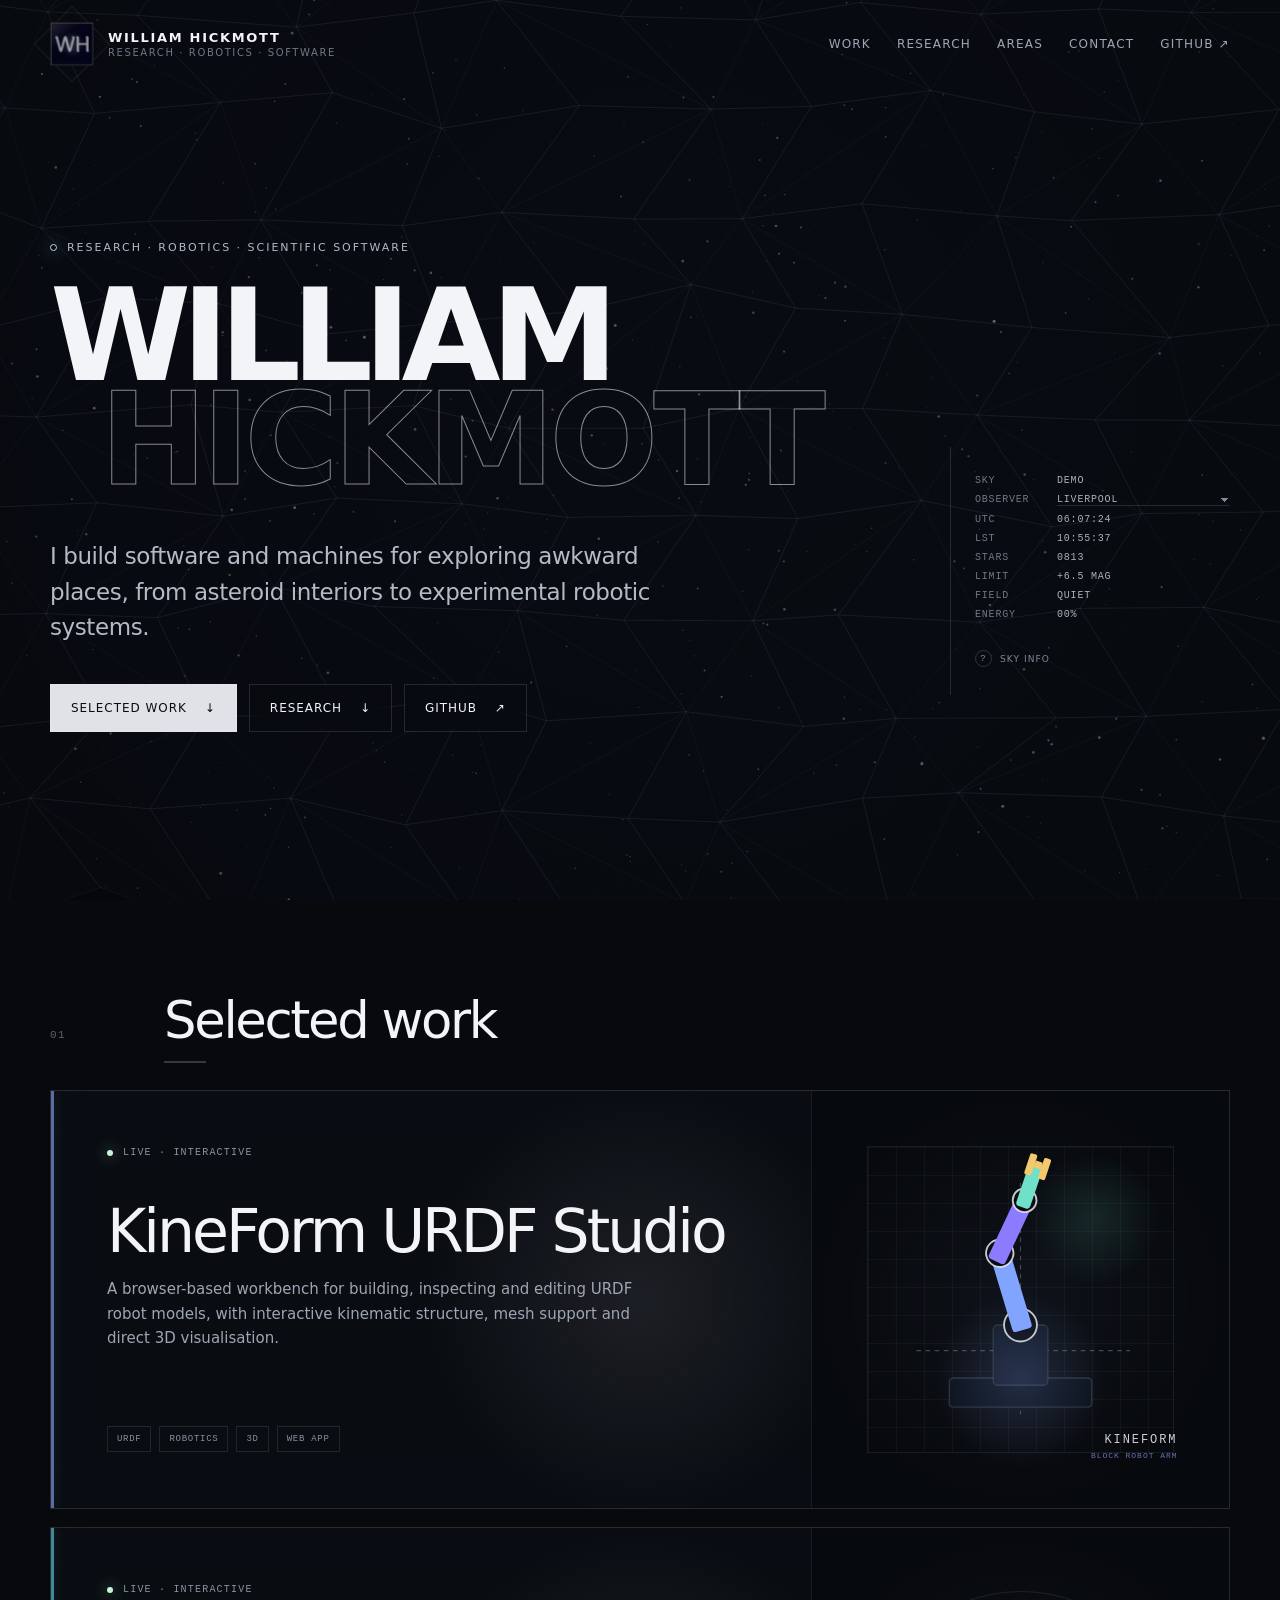
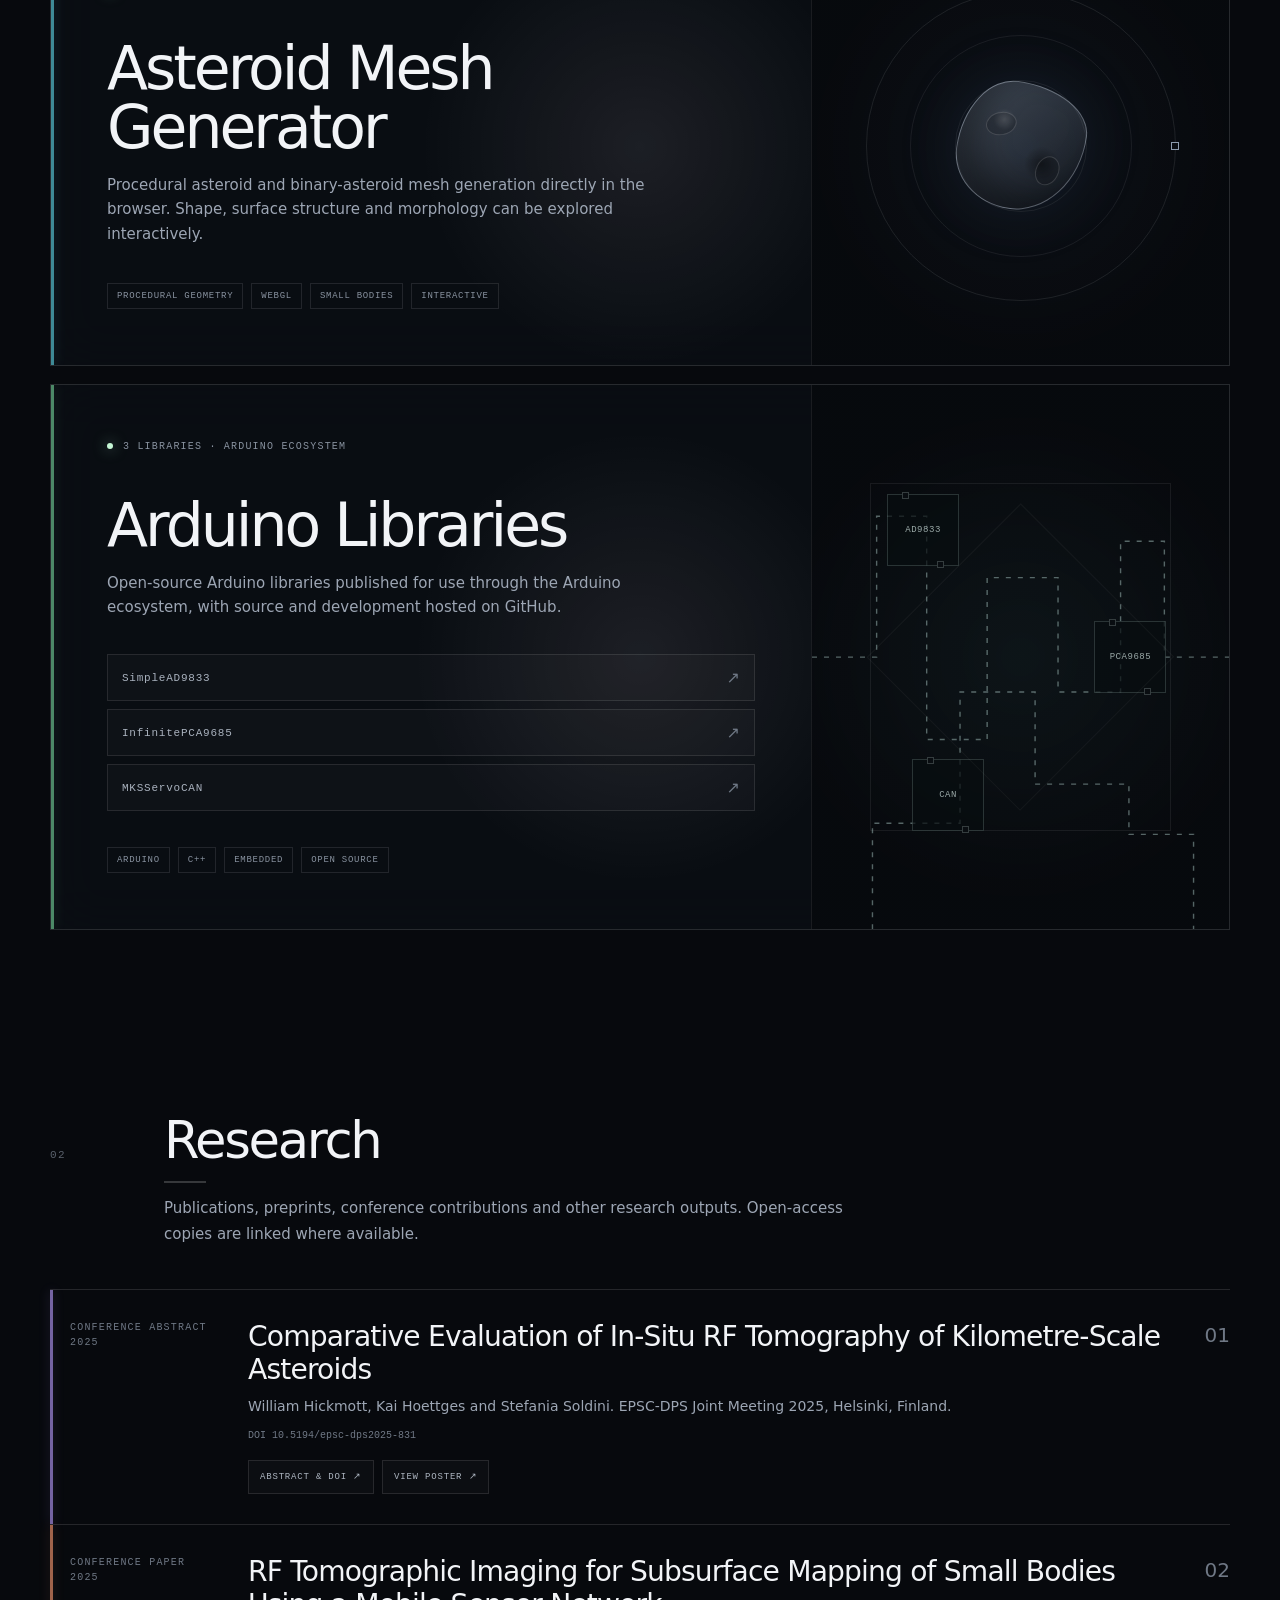
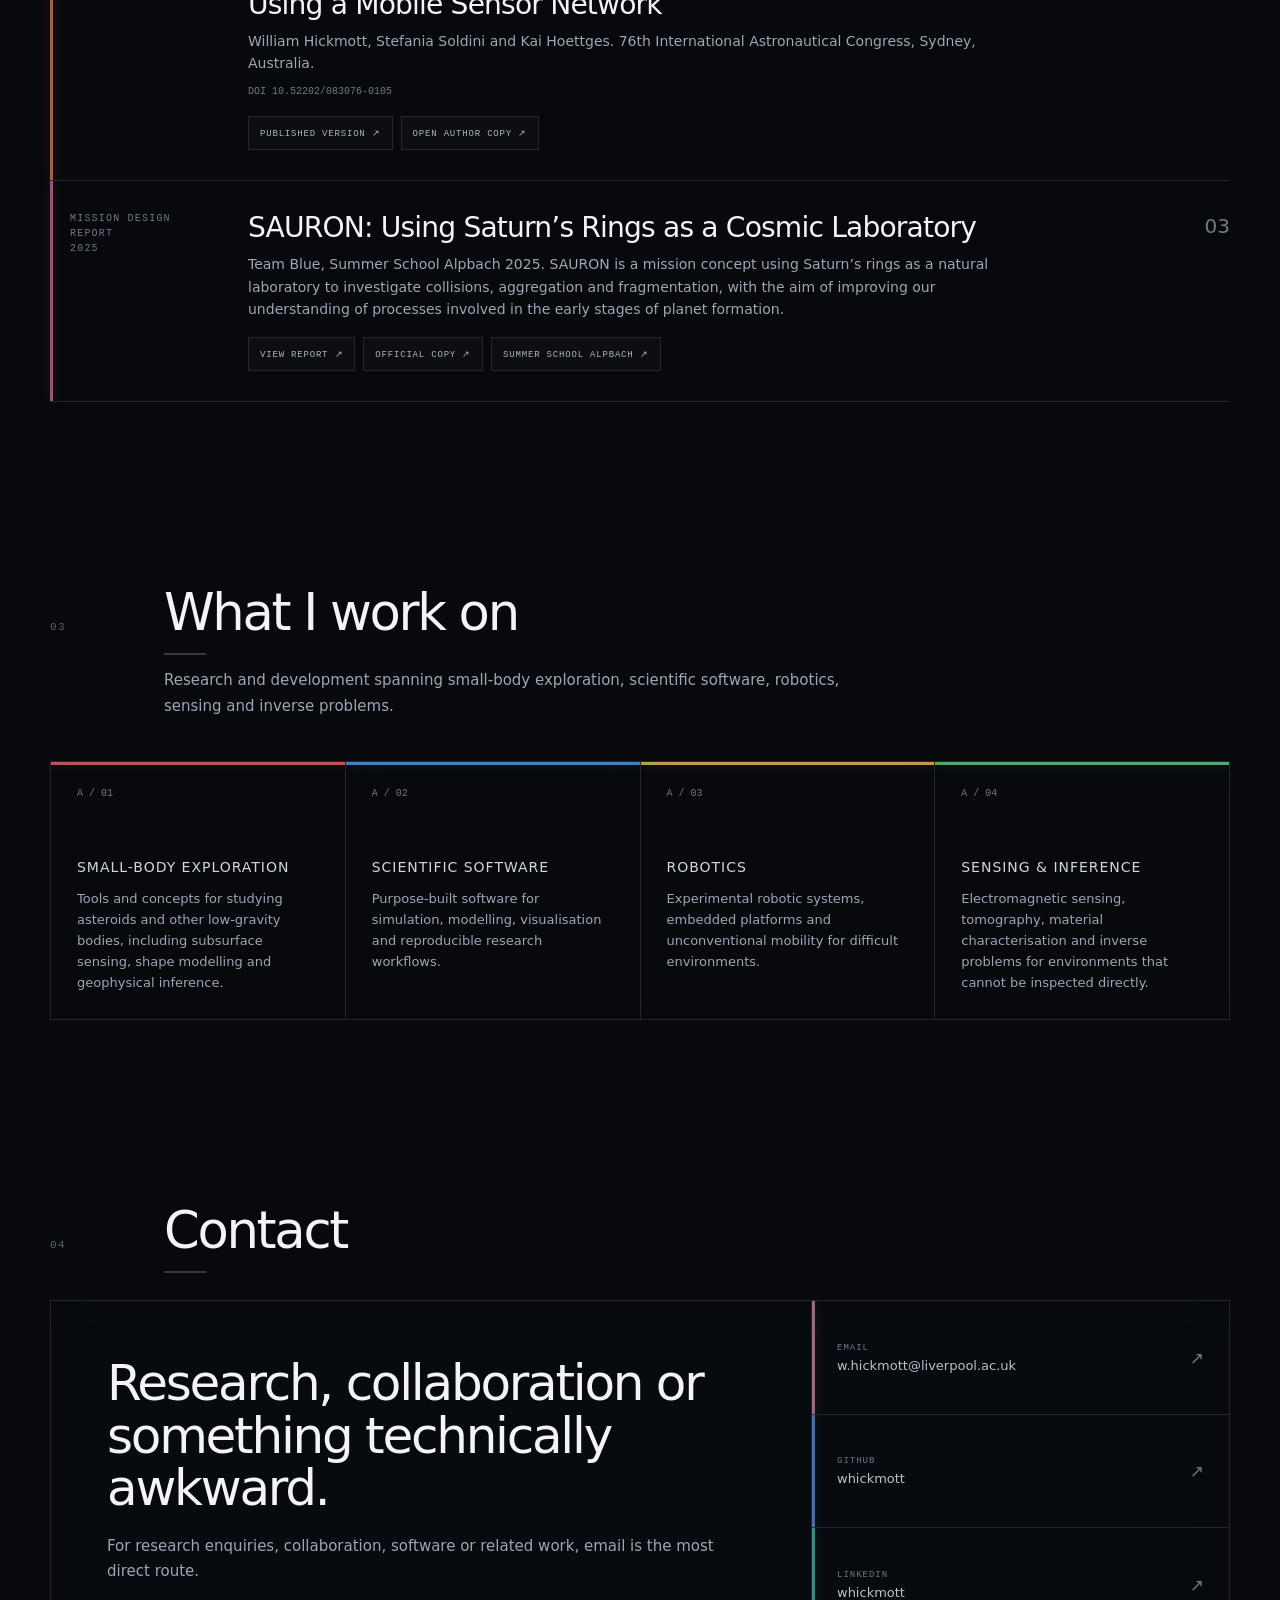
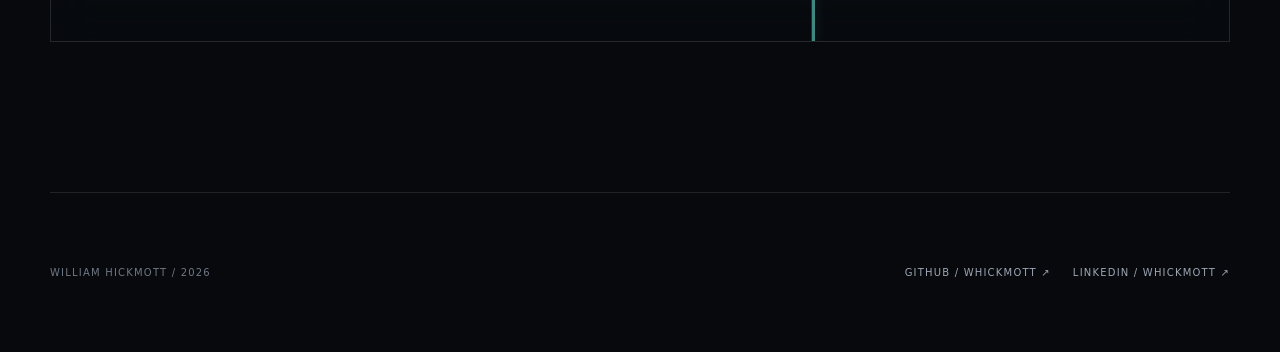
==== commit c4cf655e: "Linked new tool" ====
--- a/index.html
+++ b/index.html
@@ -2513,7 +2513,7 @@
                 </div>
 
                 <div class="project-list">
-                    <article class="project kineform-project">
+                                        <a class="project kineform-project" href="./kineform-urdf-studio/">
                         <div class="project-copy">
                             <div>
                                 <div class="project-meta">
@@ -2603,7 +2603,7 @@
                                 </div>
                             </div>
                         </div>
-                    </article>
+                    </a>
 
                     <a class="project" href="./asteroid/">
                         <div class="project-copy">
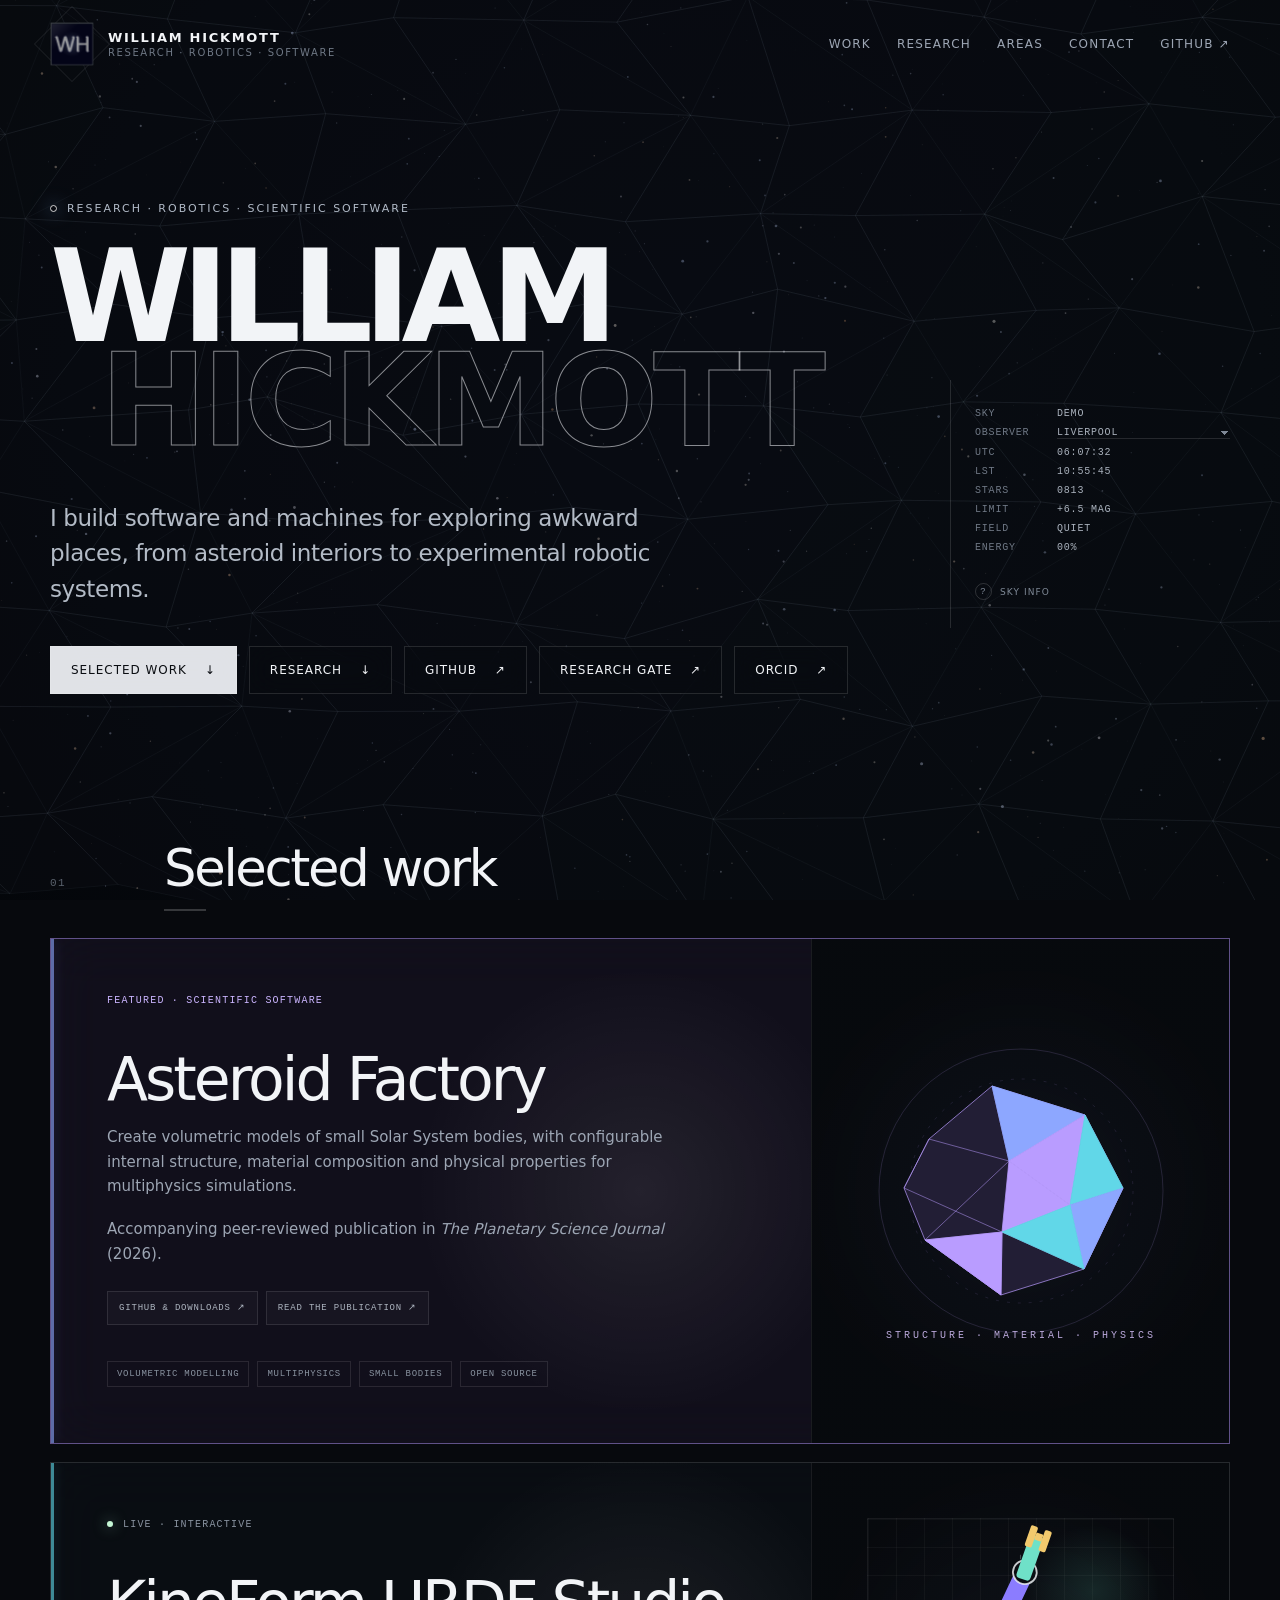
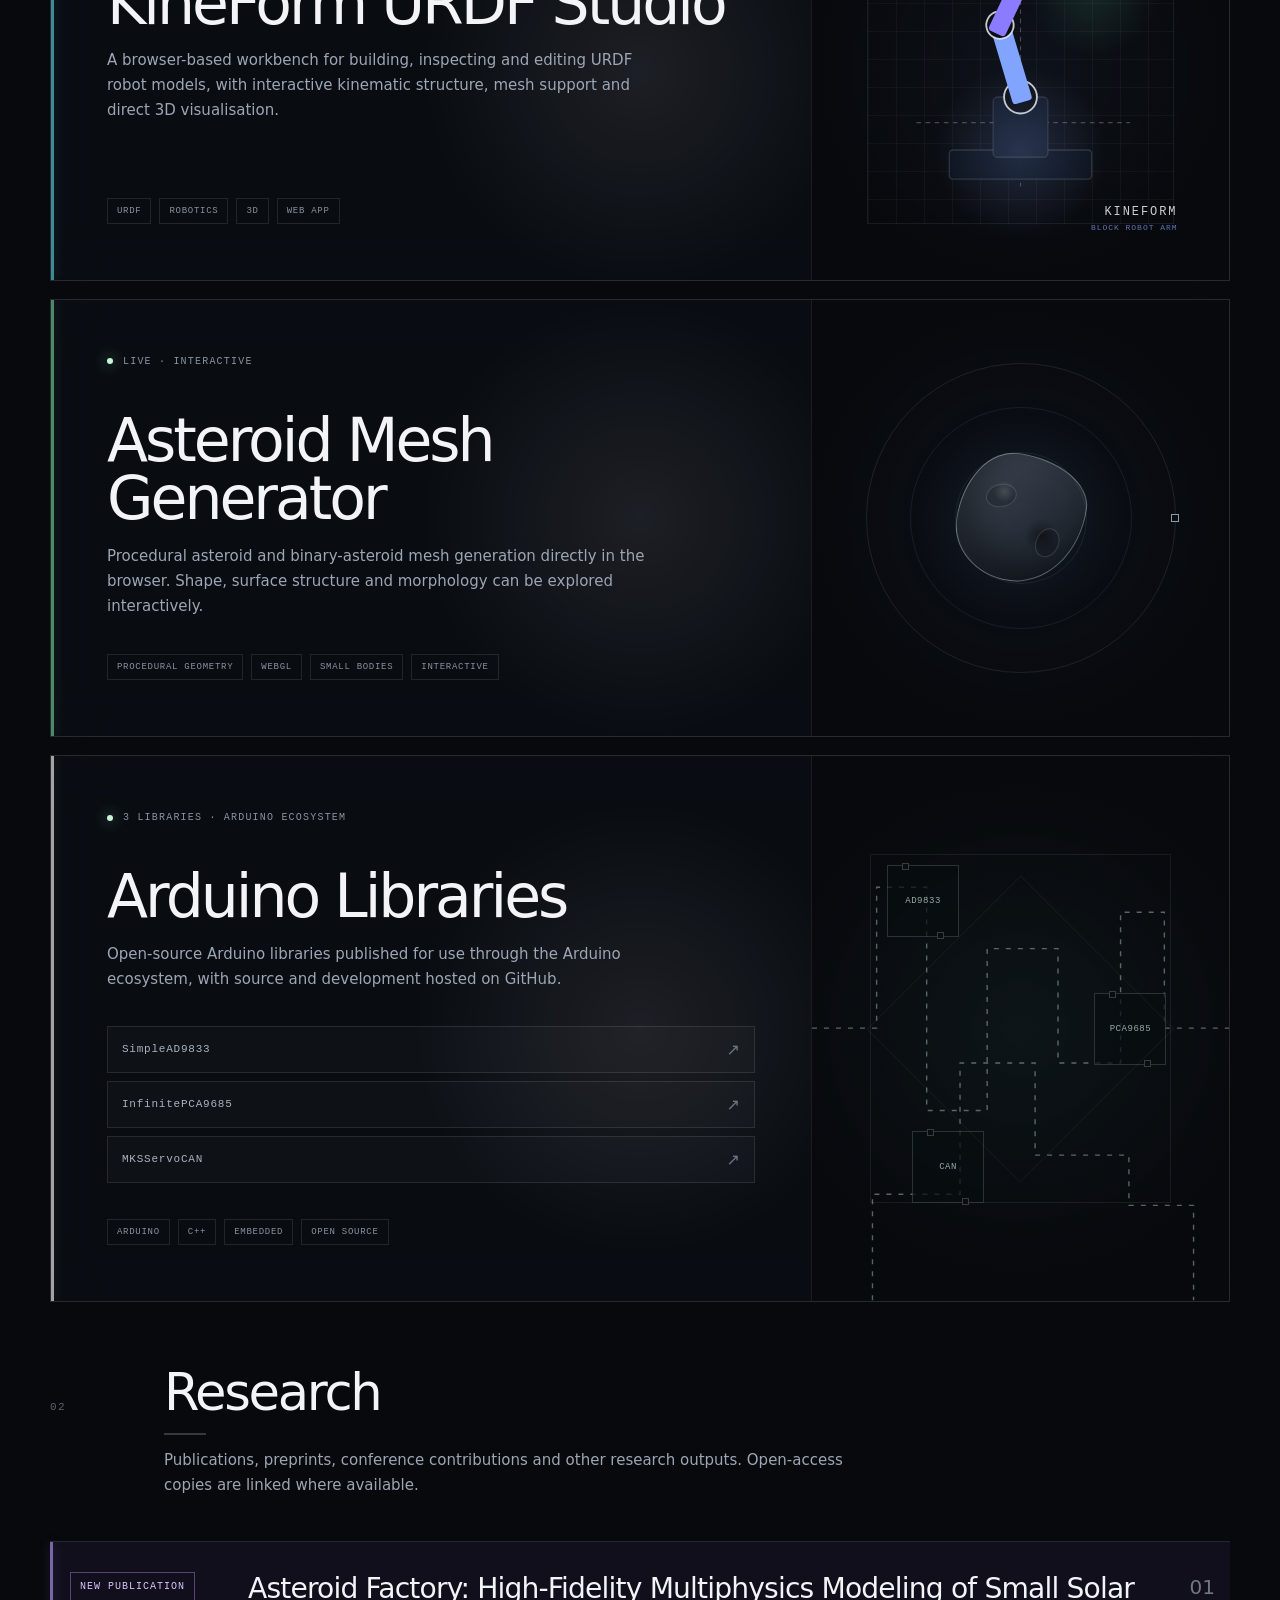
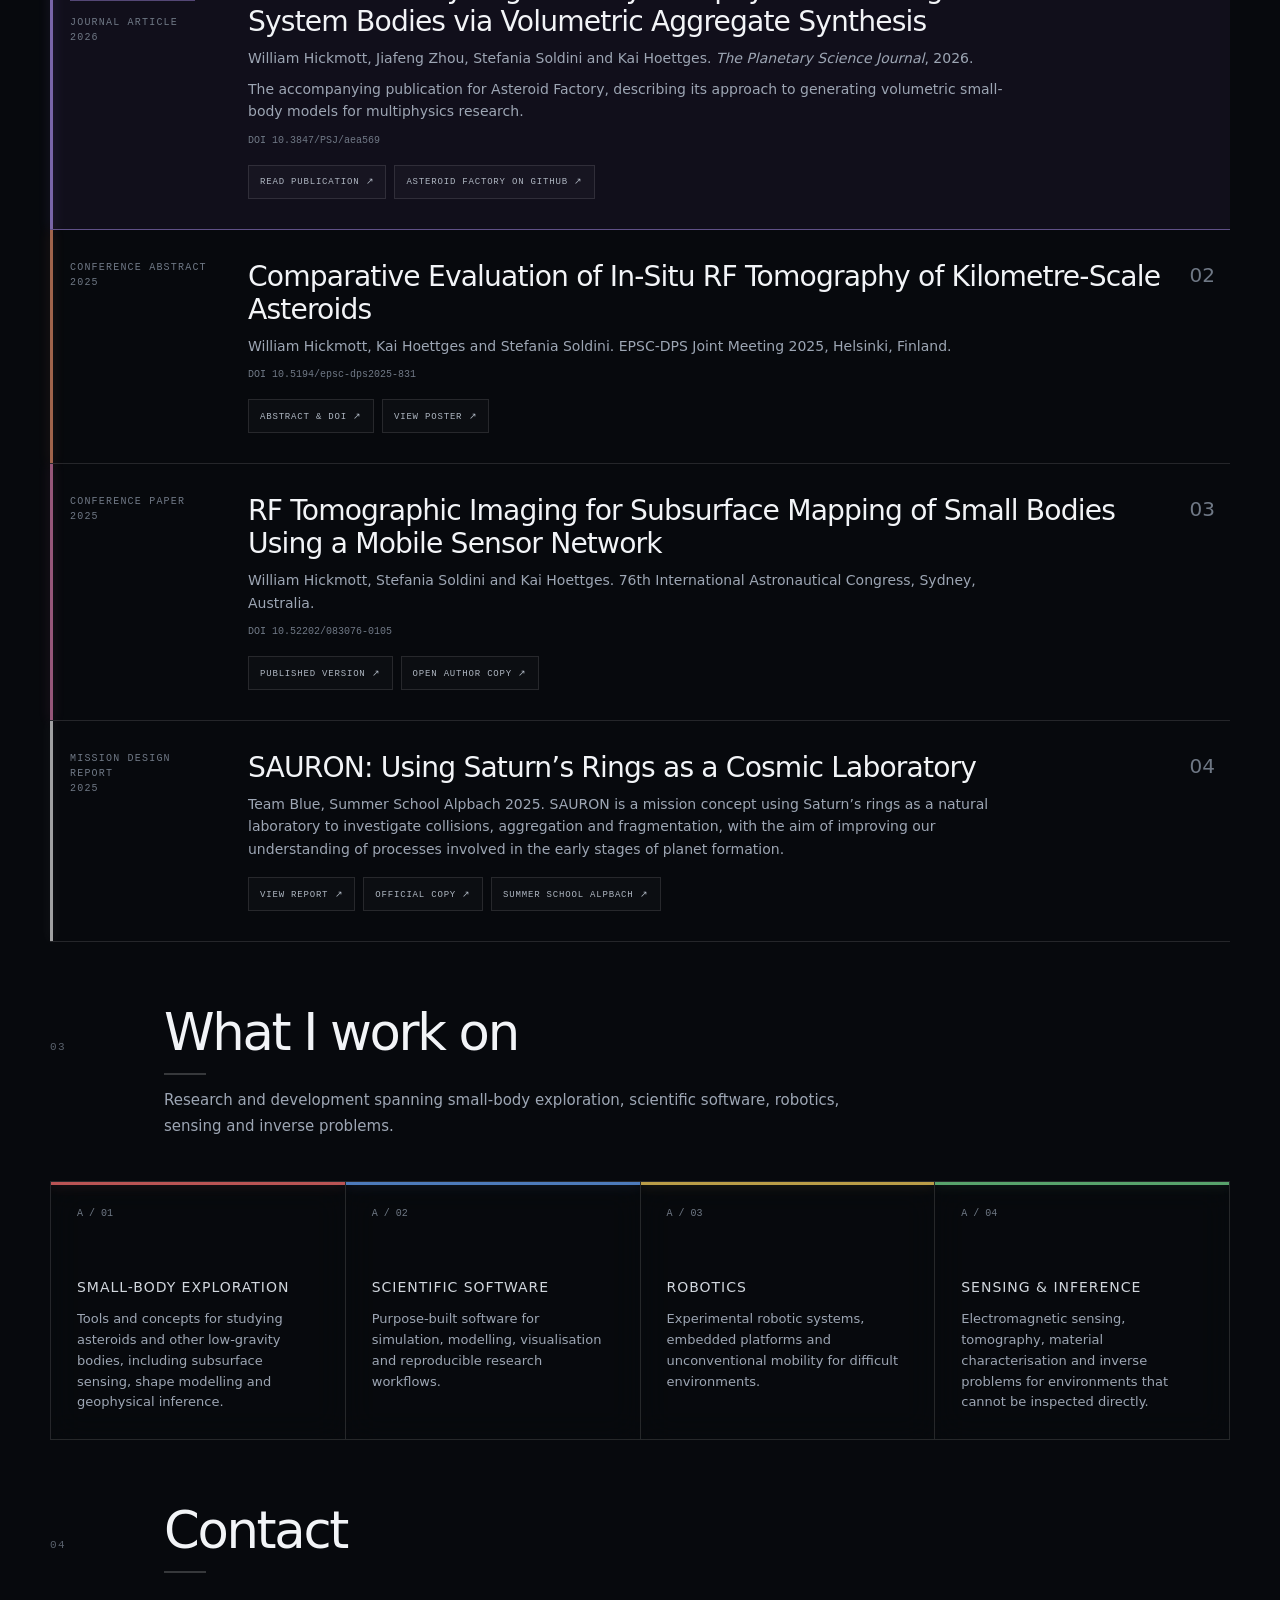
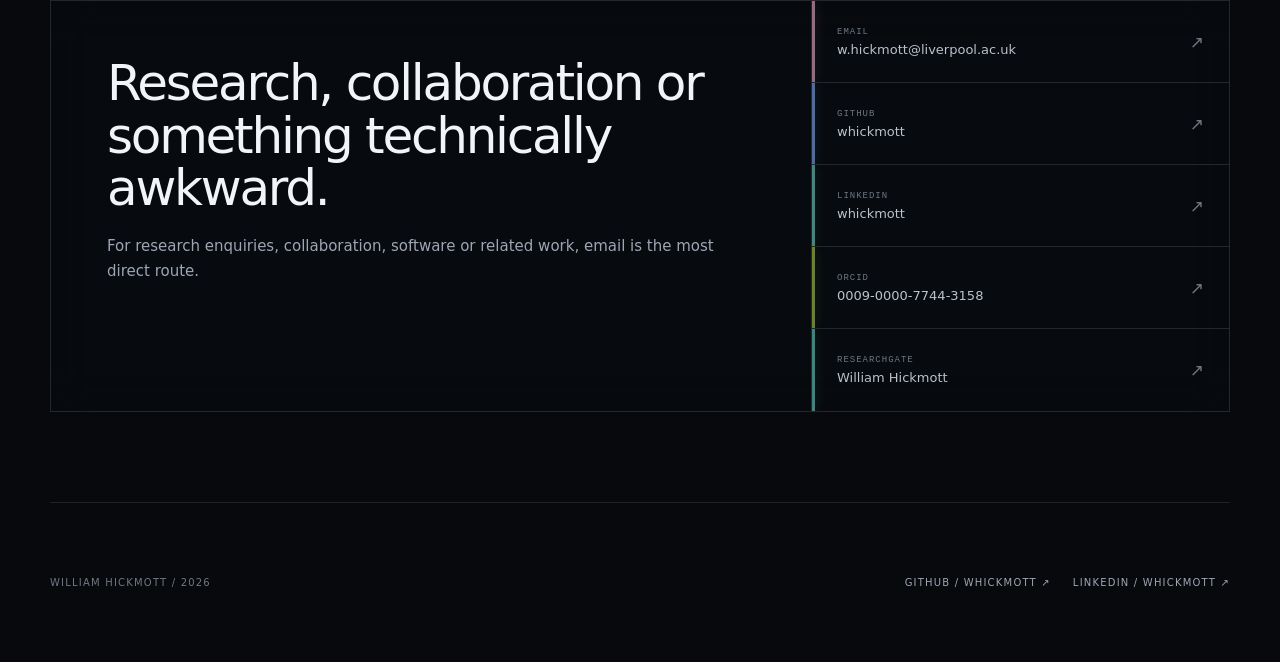
==== commit 15a01e1d: "Added Asteroid Factory" ====
--- a/index.html
+++ b/index.html
@@ -386,12 +386,12 @@
         }
 
         .hero {
-            min-height: calc(100vh - 88px);
+            min-height: calc(100vh - 180px);
             display: grid;
             grid-template-columns: minmax(0, 1fr) 280px;
             align-items: center;
             gap: 80px;
-            padding: 80px 0 95px;
+            padding: 0px 0 0px;
         }
 
         .hero-main {
@@ -495,7 +495,7 @@
 
         .hero-side {
             align-self: end;
-            padding-bottom: 110px;
+            padding-bottom: 180px;
         }
 
         .coordinates {
@@ -703,7 +703,7 @@
 
 
         .section {
-            padding: 90px 0;
+            padding: 30px 0;
         }
 
 
@@ -779,6 +779,16 @@
         #contact .contact-link:nth-child(3) {
             --entry-accent: #63d6c7;
             --entry-glow: rgba(99, 214, 199, 0.34);
+        }
+
+        #contact .contact-link:nth-child(4) {
+            --entry-accent: #a6ce39;
+            --entry-glow: rgba(166, 206, 57, 0.34);
+        }
+
+        #contact .contact-link:nth-child(5) {
+            --entry-accent: #55d5c2;
+            --entry-glow: rgba(85, 213, 194, 0.34);
         }
 
         #work .project::before,
@@ -2158,8 +2168,8 @@
             .research-arrow {
                 position: absolute;
                 top: 22px;
-                right: 14px;
-                padding: 0;
+                right: -14px;
+                padding: 10;
                 font-size: 11px;
             }
 
@@ -2300,6 +2310,73 @@
                 animation-iteration-count: 1 !important;
             }
         }
+
+        /* Featured software and its accompanying journal publication. */
+        #work .factory-project,
+        #research .featured-publication {
+            --entry-accent: #b99cff;
+            --entry-glow: rgba(185, 156, 255, 0.36);
+            border-color: rgba(185, 156, 255, 0.48);
+            background-color: rgba(60, 40, 88, 0.2);
+        }
+
+        .featured-label {
+            display: inline-block;
+            width: fit-content;
+            margin-bottom: 14px;
+            padding: 6px 9px;
+            border: 1px solid rgba(185, 156, 255, 0.4);
+            color: #d7c6ff;
+            font-size: 10px;
+            letter-spacing: 0.1em;
+            line-height: 1.5;
+            text-transform: uppercase;
+        }
+
+        .factory-project .project-meta { color: #cbb5ff; }
+        .factory-project .project-publication { margin-top: 18px; }
+        .factory-project .research-link:focus-visible {
+            outline: 2px solid #d7c6ff;
+            outline-offset: 4px;
+        }
+        .factory-project .factory-visual { display: grid; place-items: center; }
+        .factory-visual svg { width: 88%; max-width: 350px; height: auto; }
+        .factory-project .research-links { margin-top: 24px; }
+
+        .factory-facet {
+            animation: factory-facet-glow 7s ease-in-out infinite;
+            animation-delay: var(--facet-delay, 0s);
+        }
+
+        @keyframes factory-facet-glow {
+            0%, 12%, 100% {
+                fill-opacity: .08;
+                stroke-opacity: 0;
+                filter: drop-shadow(0 0 0 transparent);
+            }
+            32% {
+                fill-opacity: .65;
+                stroke-opacity: .85;
+                filter: drop-shadow(0 0 8px currentColor);
+            }
+            52%, 72% {
+                fill-opacity: .18;
+                stroke-opacity: .15;
+                filter: drop-shadow(0 0 2px currentColor);
+            }
+        }
+
+        @media (prefers-reduced-motion: reduce) {
+            .factory-facet {
+                animation: none;
+                fill-opacity: .25;
+                stroke-opacity: .3;
+                filter: none;
+            }
+        }
+#research .research-arrow {
+    translate: -15px 0;
+}
     </style>
 
     <script
@@ -2396,6 +2473,14 @@
 
                         <a class="button" href="https://github.com/whickmott">
                             GitHub
+                            <span>↗</span>
+                        </a>
+                        <a class="button" href="https://www.researchgate.net/profile/William-Hickmott">
+                            Research Gate
+                            <span>↗</span>
+                        </a>
+                        <a class="button" href="https://orcid.org/0009-0000-7744-3158">
+                            ORCID
                             <span>↗</span>
                         </a>
                     </div>
@@ -2513,6 +2598,50 @@
                 </div>
 
                 <div class="project-list">
+                    <article class="project factory-project" id="asteroid-factory">
+                        <div class="project-copy">
+                            <div>
+                                <div class="project-meta">Featured · Scientific software</div>
+                                <h3>Asteroid Factory</h3>
+                                <p class="project-description">
+                                    Create volumetric models of small Solar System bodies,
+                                    with configurable internal structure, material composition
+                                    and physical properties for multiphysics simulations.
+                                </p>
+                                <p class="project-description project-publication">
+                                    Accompanying peer-reviewed publication in
+                                    <cite>The Planetary Science Journal</cite> (2026).
+                                </p>
+                                <div class="research-links">
+                                    <a class="research-link" href="https://github.com/whickmott/Asteroid-Factory" target="_blank" rel="noopener">GitHub &amp; downloads ↗</a>
+                                    <a class="research-link" href="https://iopscience.iop.org/article/10.3847/PSJ/aea569" target="_blank" rel="noopener">Read the publication ↗</a>
+                                </div>
+                            </div>
+                            <div class="tags">
+                                <span class="tag">Volumetric modelling</span>
+                                <span class="tag">Multiphysics</span>
+                                <span class="tag">Small bodies</span>
+                                <span class="tag">Open source</span>
+                            </div>
+                        </div>
+                        <div class="project-visual factory-visual" aria-hidden="true">
+                            <svg viewBox="0 0 350 350" fill="none">
+                                <circle cx="175" cy="175" r="142" stroke="#b99cff" stroke-opacity=".16"/>
+                                <circle cx="175" cy="175" r="112" stroke="#b99cff" stroke-opacity=".12" stroke-dasharray="3 8"/>
+                                <path d="M83 123 146 70 239 99 277 172 238 253 155 279 79 224 58 172Z" fill="#221e35" stroke="#b99cff" stroke-opacity=".7"/>
+                                <path d="m83 123 80 22 76-46-15 90 53-17-39 81-82-37-1 63-76-55 84-79-17-75m17 75 61 44 14 64m-14-64-68 27-77 8m4-101-25 49 98 44" stroke="#b99cff" stroke-opacity=".5"/>
+                                <path class="factory-facet" d="M146 70 239 99 163 145Z" fill="#8da7ff" stroke="#8da7ff" stroke-width=".8" style="color: #8da7ff; --facet-delay: -6s"/>
+                                <path class="factory-facet" d="M239 99 224 189 163 145Z" fill="#b99cff" stroke="#b99cff" stroke-width=".8" style="color: #b99cff; --facet-delay: -5.3s"/>
+                                <path class="factory-facet" d="M239 99 277 172 224 189Z" fill="#61d7e8" stroke="#61d7e8" stroke-width=".8" style="color: #61d7e8; --facet-delay: -4.6s"/>
+                                <path class="factory-facet" d="M163 145 224 189 156 216Z" fill="#b99cff" stroke="#b99cff" stroke-width=".8" style="color: #b99cff; --facet-delay: -3.9s"/>
+                                <path class="factory-facet" d="M224 189 277 172 238 253Z" fill="#8da7ff" stroke="#8da7ff" stroke-width=".8" style="color: #8da7ff; --facet-delay: -3.2s"/>
+                                <path class="factory-facet" d="M224 189 238 253 156 216Z" fill="#61d7e8" stroke="#61d7e8" stroke-width=".8" style="color: #61d7e8; --facet-delay: -2.5s"/>
+                                <path class="factory-facet" d="M79 224 156 216 155 279Z" fill="#b99cff" stroke="#b99cff" stroke-width=".8" style="color: #b99cff; --facet-delay: -1.8s"/>
+                                <text x="175" y="322" fill="#bba9dc" text-anchor="middle" font-family="monospace" font-size="10" letter-spacing="3">STRUCTURE · MATERIAL · PHYSICS</text>
+                            </svg>
+                        </div>
+                    </article>
+
                                         <a class="project kineform-project" href="./kineform-urdf-studio/">
                         <div class="project-copy">
                             <div>
@@ -2752,6 +2881,32 @@
                 </p>
 
                 <div class="research-list">
+                    <article class="research-item featured-publication">
+                        <div class="research-type">
+                            <span class="featured-label">New publication</span><br>
+                            Journal article<br>
+                            2026
+                        </div>
+                        <div class="research-copy">
+                            <h3>Asteroid Factory: High-Fidelity Multiphysics Modeling of Small Solar System Bodies via Volumetric Aggregate Synthesis</h3>
+                            <p>
+                                William Hickmott, Jiafeng Zhou, Stefania Soldini and Kai Hoettges.
+                                <cite>The Planetary Science Journal</cite>, 2026.
+                            </p>
+                            <p>
+                                The accompanying publication for Asteroid Factory,
+                                describing its approach to generating volumetric small-body
+                                models for multiphysics research.
+                            </p>
+                            <div class="research-doi">DOI 10.3847/PSJ/aea569</div>
+                            <div class="research-links">
+                                <a class="research-link" href="https://iopscience.iop.org/article/10.3847/PSJ/aea569" target="_blank" rel="noopener">Read publication ↗</a>
+                                <a class="research-link" href="https://github.com/whickmott/Asteroid-Factory" target="_blank" rel="noopener">Asteroid Factory on GitHub ↗</a>
+                            </div>
+                        </div>
+                        <div class="research-arrow" aria-hidden="true">01</div>
+                    </article>
+
                     <article class="research-item">
                         <div class="research-type">
                             Conference abstract<br>
@@ -2790,7 +2945,7 @@
                             </div>
                         </div>
 
-                        <div class="research-arrow" aria-hidden="true">01</div>
+                        <div class="research-arrow" aria-hidden="true">02</div>
                     </article>
 
                     <article class="research-item">
@@ -2831,7 +2986,7 @@
                             </div>
                         </div>
 
-                        <div class="research-arrow" aria-hidden="true">02</div>
+                        <div class="research-arrow" aria-hidden="true">03</div>
                     </article>
 
                     <article class="research-item">
@@ -2880,7 +3035,7 @@
                             </div>
                         </div>
 
-                        <div class="research-arrow" aria-hidden="true">03</div>
+                        <div class="research-arrow" aria-hidden="true">04</div>
                     </article>
                 </div>
             </section>
@@ -2984,6 +3139,32 @@
                             <span class="contact-label">
                                 <small>LinkedIn</small>
                                 <span>whickmott</span>
+                            </span>
+                            <span class="contact-arrow">↗</span>
+                        </a>
+
+                        <a
+                            class="contact-link"
+                            href="https://orcid.org/0009-0000-7744-3158"
+                            target="_blank"
+                            rel="noopener"
+                        >
+                            <span class="contact-label">
+                                <small>ORCID</small>
+                                <span>0009-0000-7744-3158</span>
+                            </span>
+                            <span class="contact-arrow">↗</span>
+                        </a>
+
+                        <a
+                            class="contact-link"
+                            href="https://www.researchgate.net/profile/William-Hickmott"
+                            target="_blank"
+                            rel="noopener"
+                        >
+                            <span class="contact-label">
+                                <small>ResearchGate</small>
+                                <span>William Hickmott</span>
                             </span>
                             <span class="contact-arrow">↗</span>
                         </a>
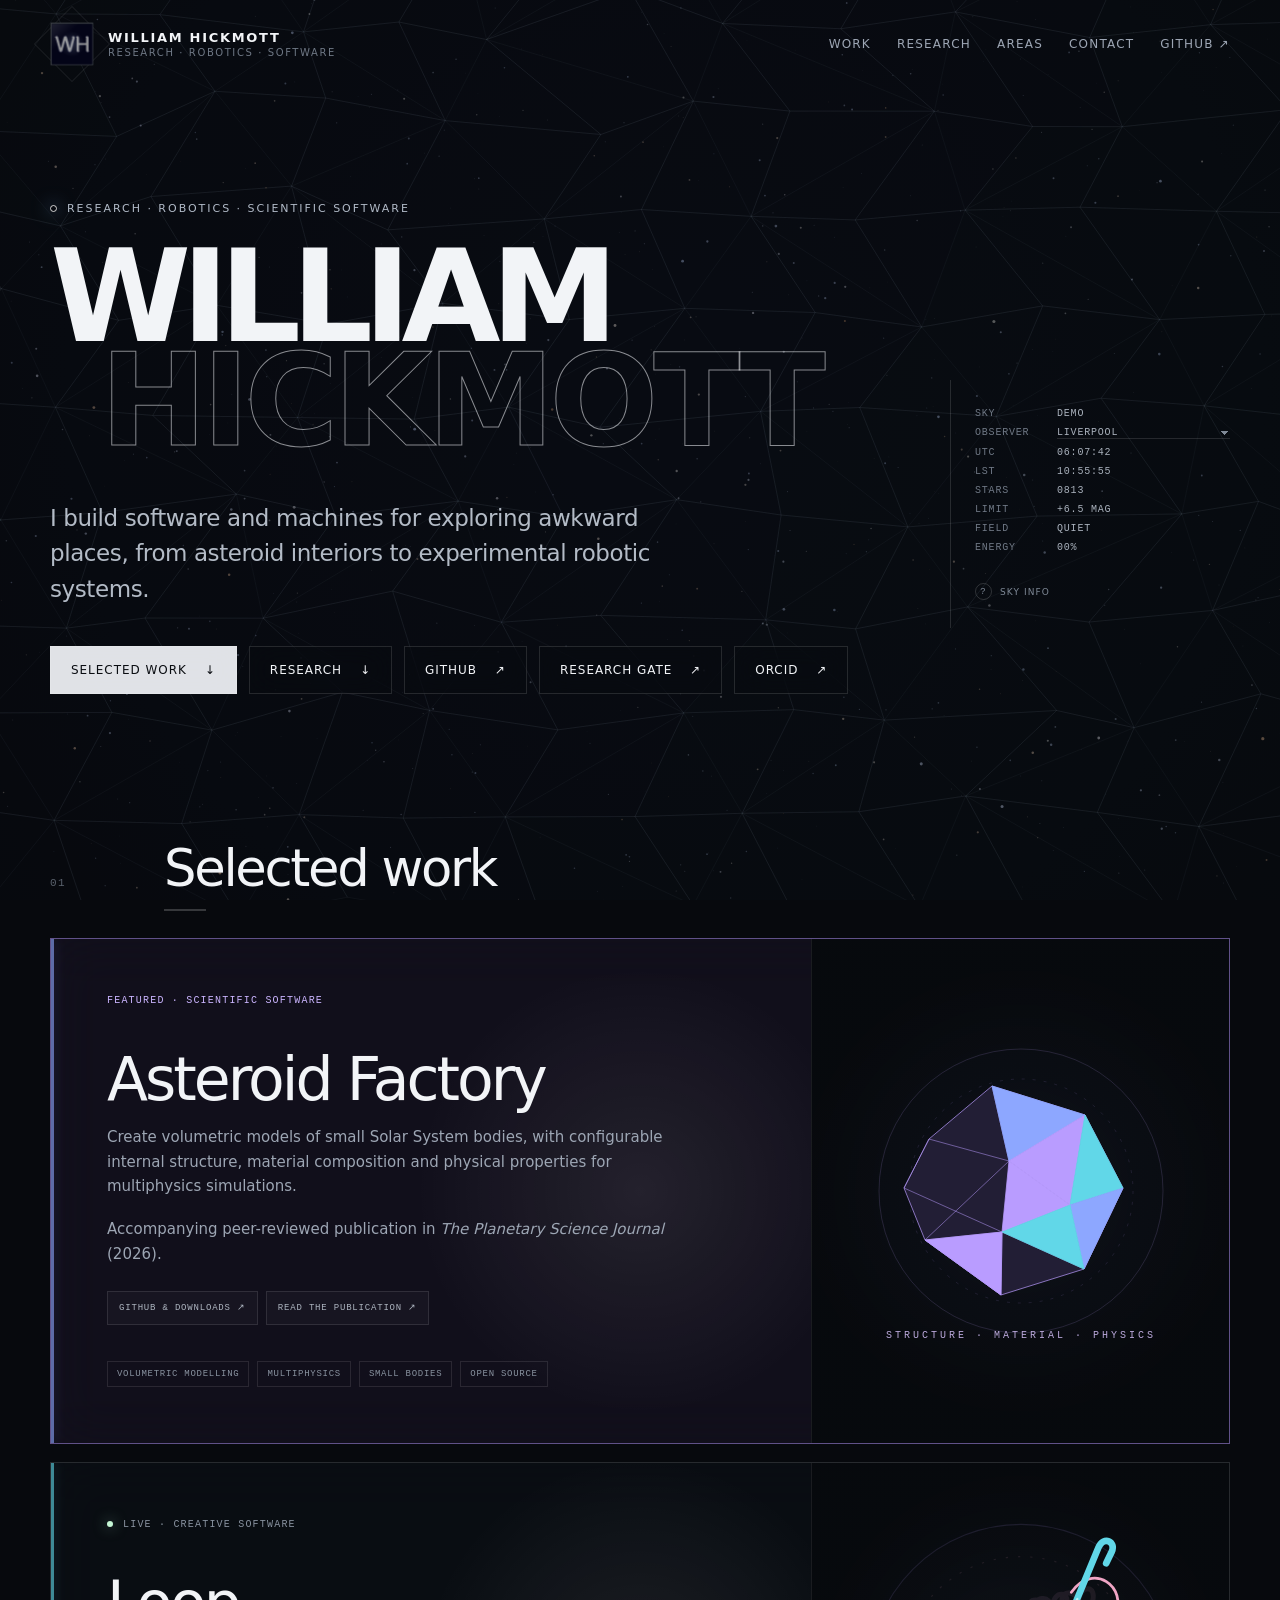
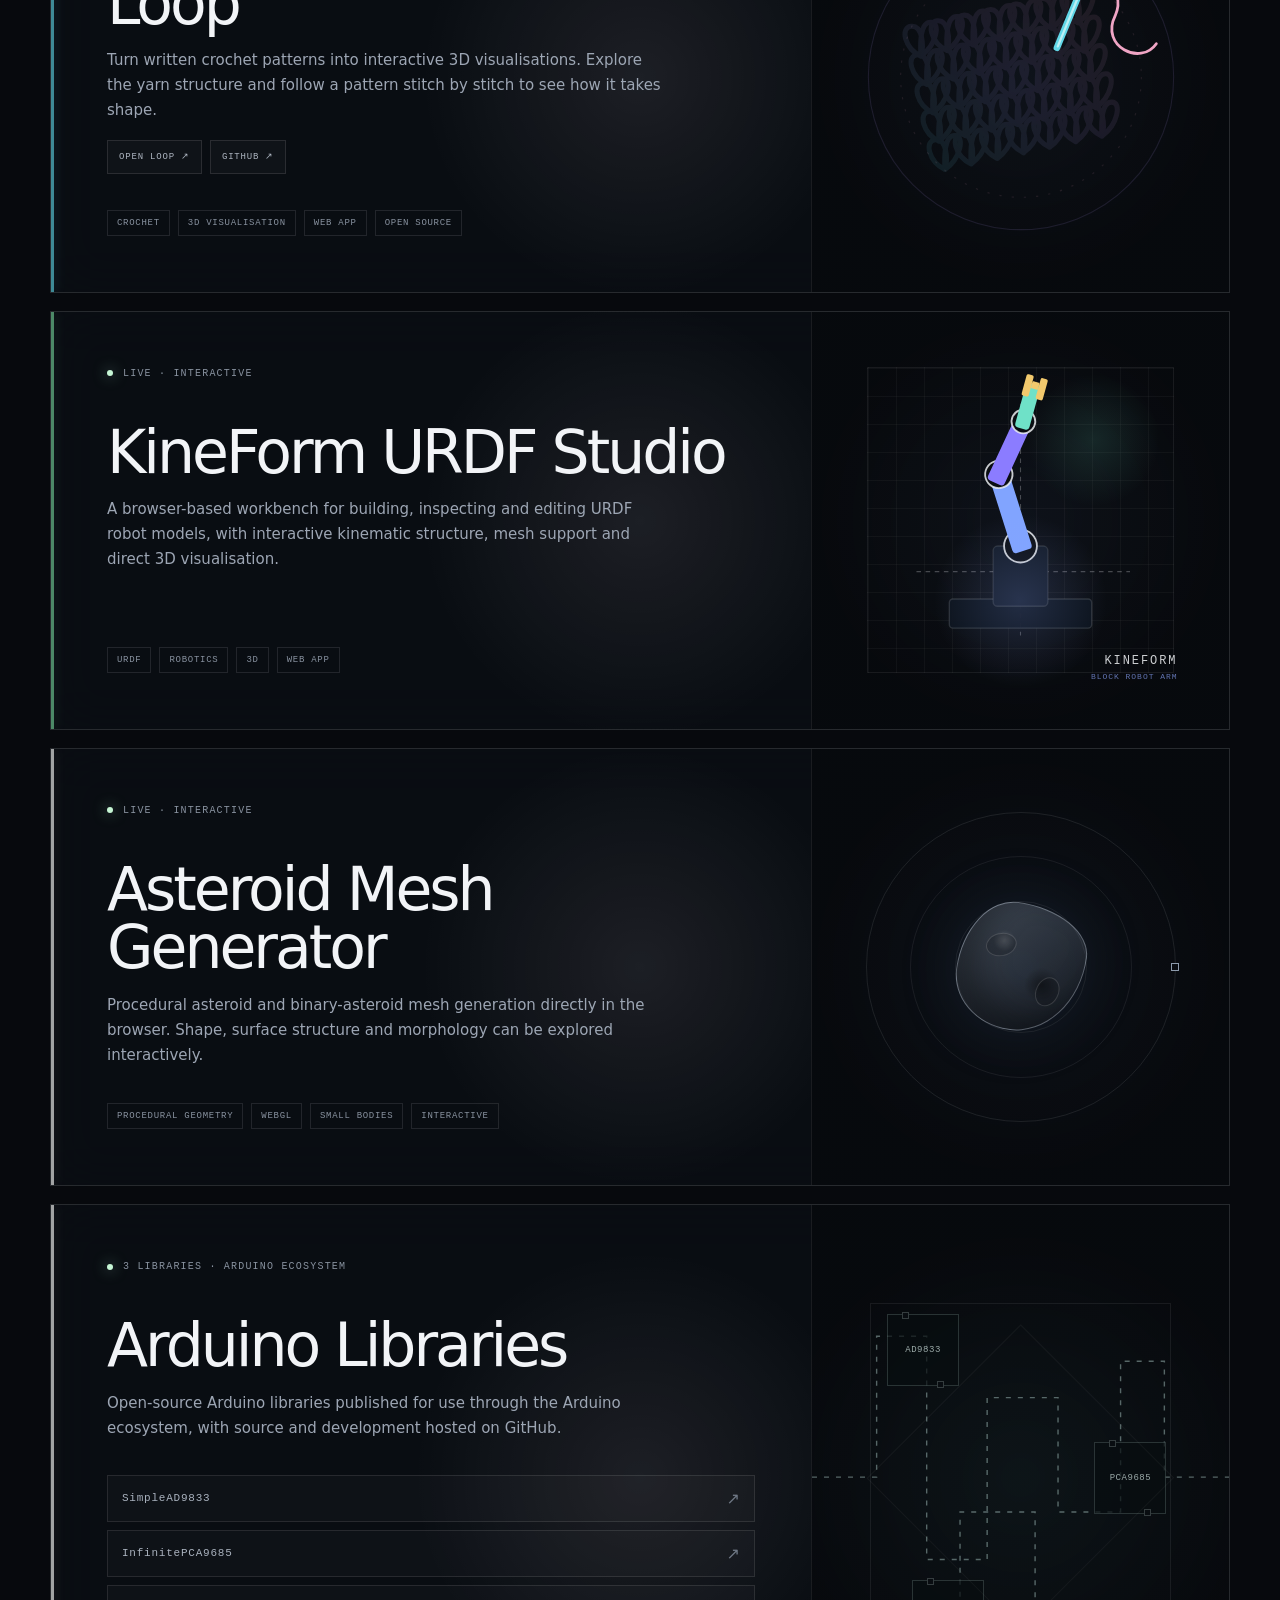
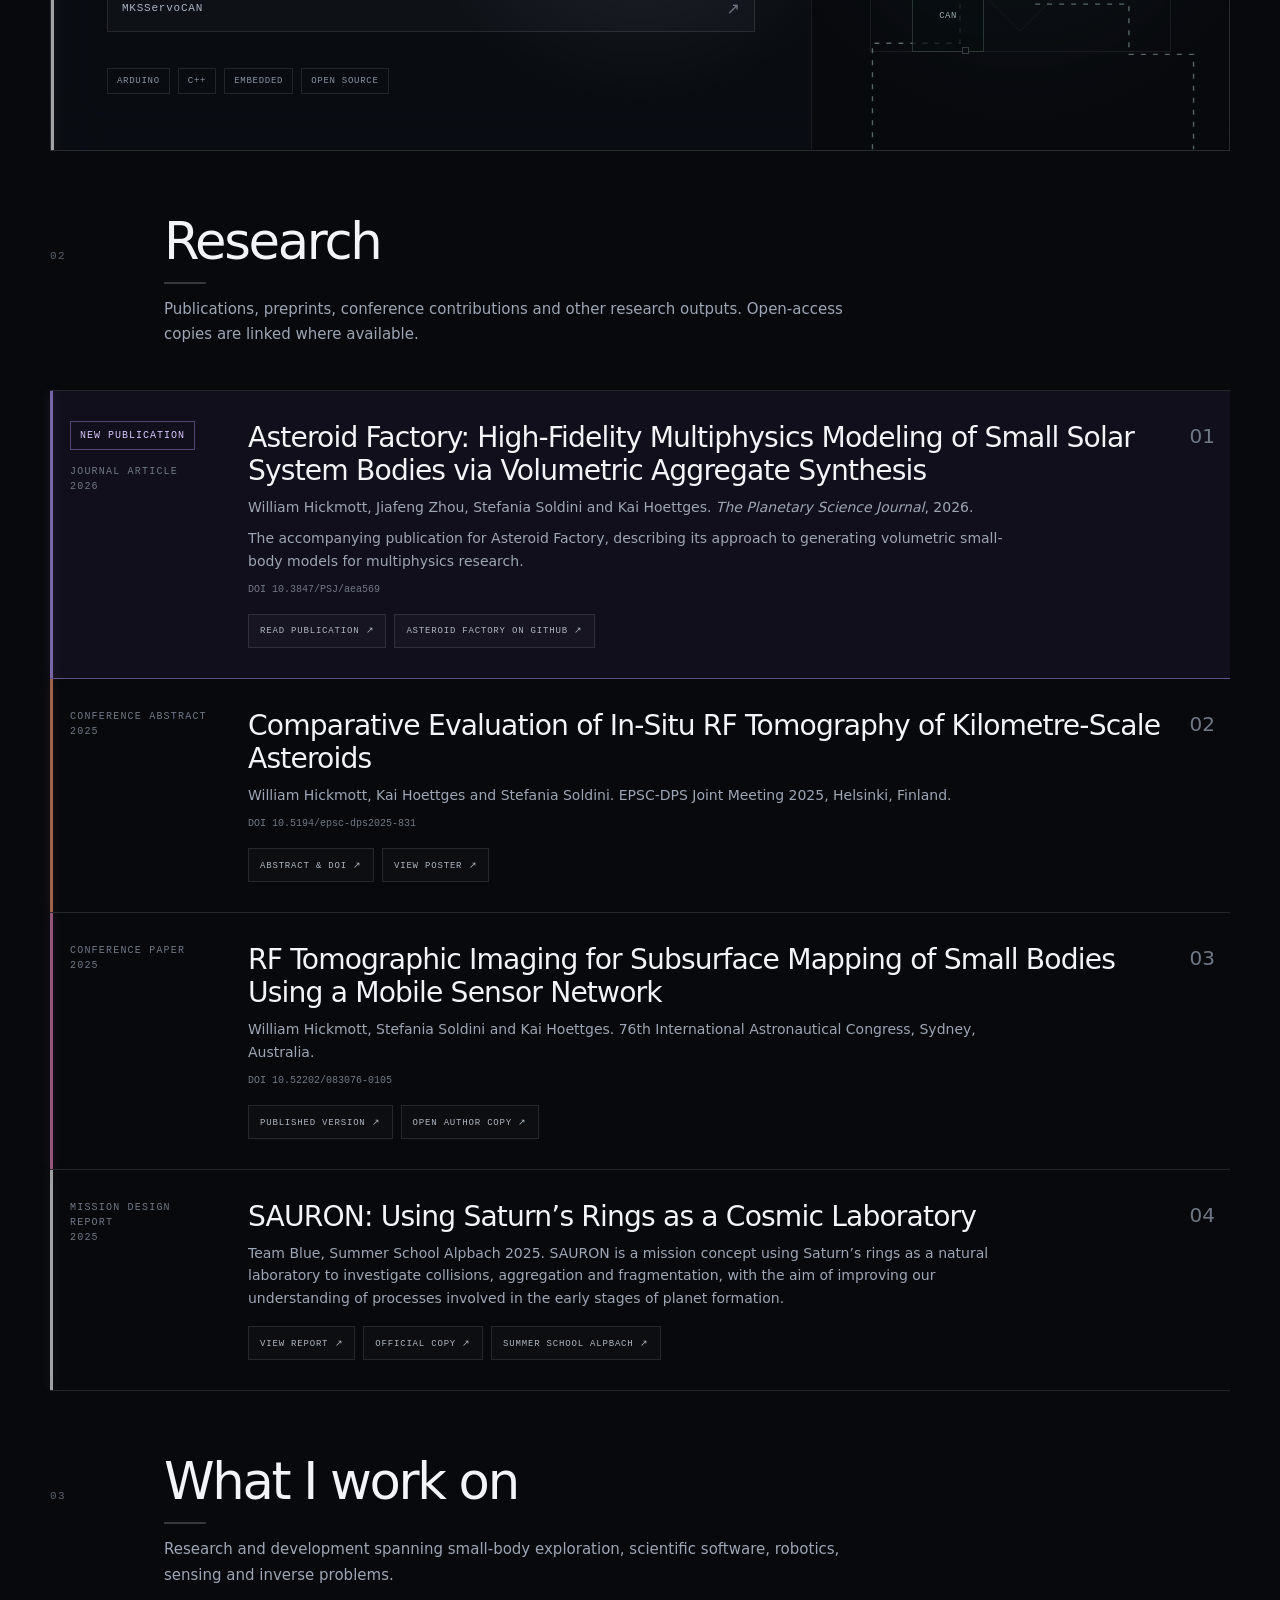
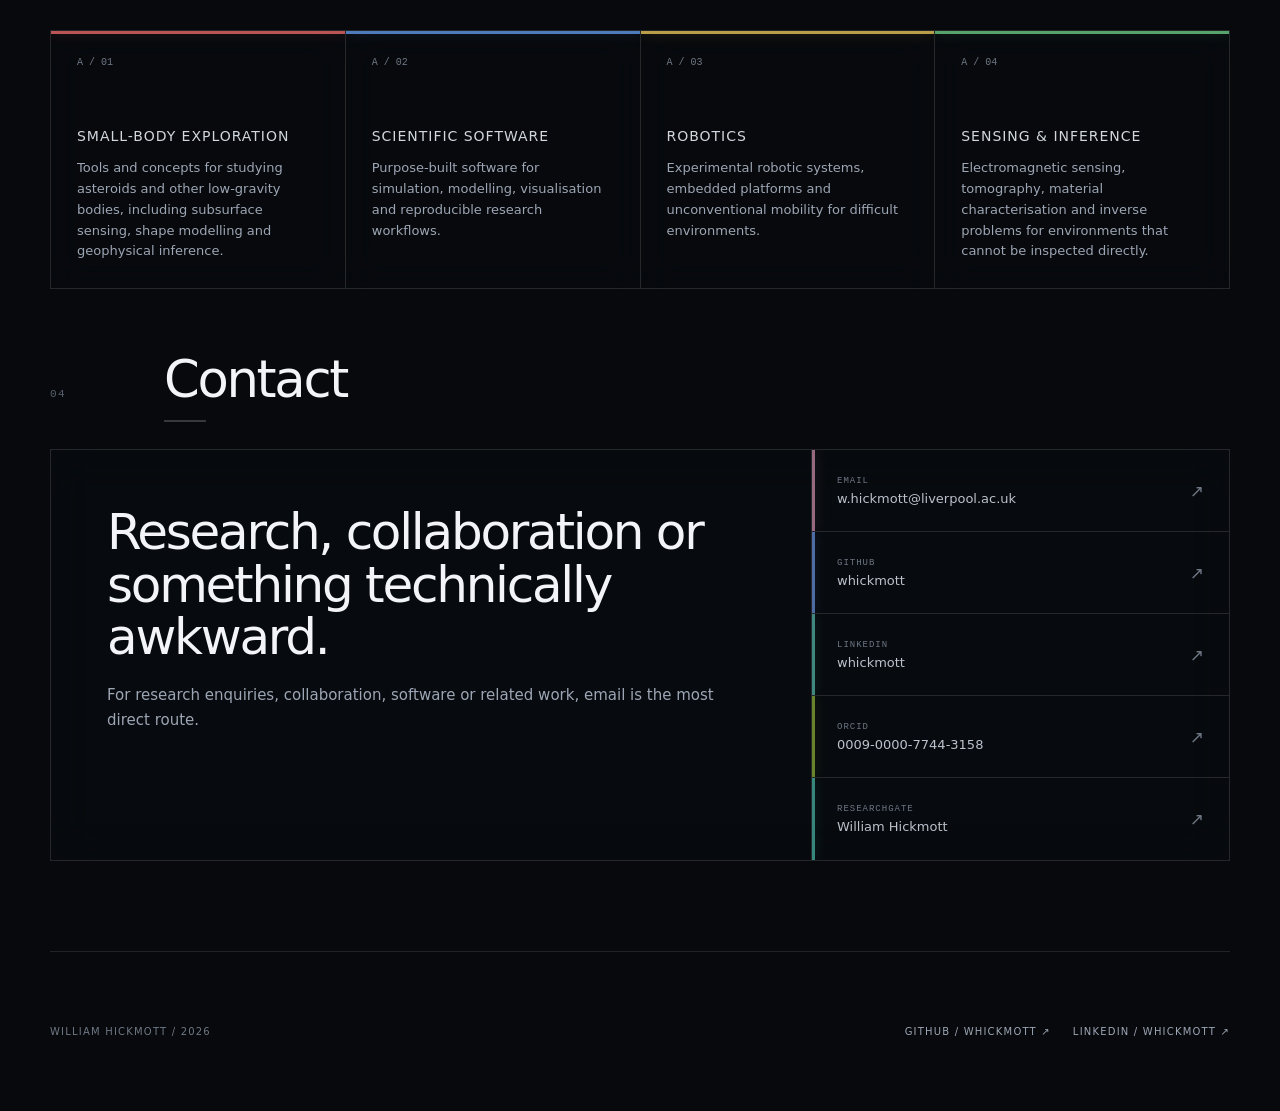
==== commit 791f5e42: "Add loop" ====
--- a/index.html
+++ b/index.html
@@ -2339,6 +2339,34 @@
             outline: 2px solid #d7c6ff;
             outline-offset: 4px;
         }
+        .loop-visual { display: grid; place-items: center; }
+        .loop-visual svg { width: 94%; max-width: 390px; height: auto; }
+        .loop-stitch {
+            stroke-dasharray: 1;
+            stroke-dashoffset: 1;
+            animation: loop-weave 12s linear infinite;
+            animation-delay: var(--stitch-delay);
+        }
+        .loop-hook { animation: loop-hook-motion 3s ease-in-out infinite; transform-origin: 245px 115px; }
+        .loop-strand { animation: loop-strand-motion 3s ease-in-out infinite; }
+        @keyframes loop-weave {
+            0%, 4% { stroke-dashoffset: 1; opacity: .15; }
+            12%, 72% { stroke-dashoffset: 0; opacity: 1; }
+            90%, 100% { stroke-dashoffset: 0; opacity: .15; }
+        }
+        @keyframes loop-hook-motion {
+            0%, 100% { transform: translate(0, 0) rotate(-5deg); }
+            50% { transform: translate(-9px, 9px) rotate(7deg); }
+        }
+        @keyframes loop-strand-motion {
+            0%, 100% { transform: translateY(0); }
+            50% { transform: translateY(5px); }
+        }
+        @media (prefers-reduced-motion: reduce) {
+            .loop-stitch, .loop-hook, .loop-strand { animation: none; }
+            .loop-stitch { stroke-dashoffset: 0; opacity: 1; }
+        }
+
         .factory-project .factory-visual { display: grid; place-items: center; }
         .factory-visual svg { width: 88%; max-width: 350px; height: auto; }
         .factory-project .research-links { margin-top: 24px; }
@@ -2642,6 +2670,127 @@
                         </div>
                     </article>
 
+                    <article class="project loop-project" id="loop">
+                        <div class="project-copy">
+                            <div>
+                                <div class="project-meta">
+                                    <span class="live-dot"></span>
+                                    Live · Creative software
+                                </div>
+                                <h3>Loop</h3>
+                                <p class="project-description">
+                                    Turn written crochet patterns into interactive 3D
+                                    visualisations. Explore the yarn structure and follow
+                                    a pattern stitch by stitch to see how it takes shape.
+                                </p>
+                                <div class="research-links">
+                                    <a class="research-link" href="https://whickmott.github.io/loop/" target="_blank" rel="noopener">Open Loop ↗</a>
+                                    <a class="research-link" href="https://github.com/whickmott/loop" target="_blank" rel="noopener">GitHub ↗</a>
+                                </div>
+                            </div>
+                            <div class="tags">
+                                <span class="tag">Crochet</span>
+                                <span class="tag">3D visualisation</span>
+                                <span class="tag">Web app</span>
+                                <span class="tag">Open source</span>
+                            </div>
+                        </div>
+                        <div class="project-visual loop-visual" aria-hidden="true">
+                            <svg viewBox="0 0 350 350" fill="none">
+                                <defs>
+                                    <linearGradient id="loop-yarn-colour" x1="85" y1="245" x2="260" y2="115" gradientUnits="userSpaceOnUse">
+                                        <stop stop-color="#61d7e8"/>
+                                        <stop offset=".5" stop-color="#b99cff"/>
+                                        <stop offset="1" stop-color="#f0a5c5"/>
+                                    </linearGradient>
+                                </defs>
+                                <circle cx="175" cy="175" r="137" stroke="#b99cff" stroke-opacity=".12"/>
+                                <circle cx="175" cy="175" r="108" stroke="#f0a5c5" stroke-opacity=".1" stroke-dasharray="2 9"/>
+                                <g transform="rotate(-12 175 175)" stroke-linecap="round" stroke-linejoin="round">
+                                    <g stroke="url(#loop-yarn-colour)" stroke-width="4.5" opacity=".09">
+                                        <path d="M91 242C78 232 78 213 88 214C98 215 96 233 91 242C107 235 115 216 106 214C97 212 93 229 91 242"/>
+                                        <path d="M115 242C102 232 102 213 112 214C122 215 120 233 115 242C131 235 139 216 130 214C121 212 117 229 115 242"/>
+                                        <path d="M139 242C126 232 126 213 136 214C146 215 144 233 139 242C155 235 163 216 154 214C145 212 141 229 139 242"/>
+                                        <path d="M163 242C150 232 150 213 160 214C170 215 168 233 163 242C179 235 187 216 178 214C169 212 165 229 163 242"/>
+                                        <path d="M187 242C174 232 174 213 184 214C194 215 192 233 187 242C203 235 211 216 202 214C193 212 189 229 187 242"/>
+                                        <path d="M211 242C198 232 198 213 208 214C218 215 216 233 211 242C227 235 235 216 226 214C217 212 213 229 211 242"/>
+                                        <path d="M235 242C222 232 222 213 232 214C242 215 240 233 235 242C251 235 259 216 250 214C241 212 237 229 235 242"/>
+                                        <path d="M91 216C78 206 78 187 88 188C98 189 96 207 91 216C107 209 115 190 106 188C97 186 93 203 91 216"/>
+                                        <path d="M115 216C102 206 102 187 112 188C122 189 120 207 115 216C131 209 139 190 130 188C121 186 117 203 115 216"/>
+                                        <path d="M139 216C126 206 126 187 136 188C146 189 144 207 139 216C155 209 163 190 154 188C145 186 141 203 139 216"/>
+                                        <path d="M163 216C150 206 150 187 160 188C170 189 168 207 163 216C179 209 187 190 178 188C169 186 165 203 163 216"/>
+                                        <path d="M187 216C174 206 174 187 184 188C194 189 192 207 187 216C203 209 211 190 202 188C193 186 189 203 187 216"/>
+                                        <path d="M211 216C198 206 198 187 208 188C218 189 216 207 211 216C227 209 235 190 226 188C217 186 213 203 211 216"/>
+                                        <path d="M235 216C222 206 222 187 232 188C242 189 240 207 235 216C251 209 259 190 250 188C241 186 237 203 235 216"/>
+                                        <path d="M91 190C78 180 78 161 88 162C98 163 96 181 91 190C107 183 115 164 106 162C97 160 93 177 91 190"/>
+                                        <path d="M115 190C102 180 102 161 112 162C122 163 120 181 115 190C131 183 139 164 130 162C121 160 117 177 115 190"/>
+                                        <path d="M139 190C126 180 126 161 136 162C146 163 144 181 139 190C155 183 163 164 154 162C145 160 141 177 139 190"/>
+                                        <path d="M163 190C150 180 150 161 160 162C170 163 168 181 163 190C179 183 187 164 178 162C169 160 165 177 163 190"/>
+                                        <path d="M187 190C174 180 174 161 184 162C194 163 192 181 187 190C203 183 211 164 202 162C193 160 189 177 187 190"/>
+                                        <path d="M211 190C198 180 198 161 208 162C218 163 216 181 211 190C227 183 235 164 226 162C217 160 213 177 211 190"/>
+                                        <path d="M235 190C222 180 222 161 232 162C242 163 240 181 235 190C251 183 259 164 250 162C241 160 237 177 235 190"/>
+                                        <path d="M91 164C78 154 78 135 88 136C98 137 96 155 91 164C107 157 115 138 106 136C97 134 93 151 91 164"/>
+                                        <path d="M115 164C102 154 102 135 112 136C122 137 120 155 115 164C131 157 139 138 130 136C121 134 117 151 115 164"/>
+                                        <path d="M139 164C126 154 126 135 136 136C146 137 144 155 139 164C155 157 163 138 154 136C145 134 141 151 139 164"/>
+                                        <path d="M163 164C150 154 150 135 160 136C170 137 168 155 163 164C179 157 187 138 178 136C169 134 165 151 163 164"/>
+                                        <path d="M187 164C174 154 174 135 184 136C194 137 192 155 187 164C203 157 211 138 202 136C193 134 189 151 187 164"/>
+                                        <path d="M211 164C198 154 198 135 208 136C218 137 216 155 211 164C227 157 235 138 226 136C217 134 213 151 211 164"/>
+                                        <path d="M235 164C222 154 222 135 232 136C242 137 240 155 235 164C251 157 259 138 250 136C241 134 237 151 235 164"/>
+                                        <path d="M91 138C78 128 78 109 88 110C98 111 96 129 91 138C107 131 115 112 106 110C97 108 93 125 91 138"/>
+                                        <path d="M115 138C102 128 102 109 112 110C122 111 120 129 115 138C131 131 139 112 130 110C121 108 117 125 115 138"/>
+                                        <path d="M139 138C126 128 126 109 136 110C146 111 144 129 139 138C155 131 163 112 154 110C145 108 141 125 139 138"/>
+                                        <path d="M163 138C150 128 150 109 160 110C170 111 168 129 163 138C179 131 187 112 178 110C169 108 165 125 163 138"/>
+                                        <path d="M187 138C174 128 174 109 184 110C194 111 192 129 187 138C203 131 211 112 202 110C193 108 189 125 187 138"/>
+                                        <path d="M211 138C198 128 198 109 208 110C218 111 216 129 211 138C227 131 235 112 226 110C217 108 213 125 211 138"/>
+                                        <path d="M235 138C222 128 222 109 232 110C242 111 240 129 235 138C251 131 259 112 250 110C241 108 237 125 235 138"/>
+                                    </g>
+                                    <g stroke="url(#loop-yarn-colour)" stroke-width="3">
+                                        <path class="loop-stitch" pathLength="1" style="--stitch-delay: 0.00s" d="M91 242C78 232 78 213 88 214C98 215 96 233 91 242C107 235 115 216 106 214C97 212 93 229 91 242"/>
+                                        <path class="loop-stitch" pathLength="1" style="--stitch-delay: 0.09s" d="M115 242C102 232 102 213 112 214C122 215 120 233 115 242C131 235 139 216 130 214C121 212 117 229 115 242"/>
+                                        <path class="loop-stitch" pathLength="1" style="--stitch-delay: 0.18s" d="M139 242C126 232 126 213 136 214C146 215 144 233 139 242C155 235 163 216 154 214C145 212 141 229 139 242"/>
+                                        <path class="loop-stitch" pathLength="1" style="--stitch-delay: 0.27s" d="M163 242C150 232 150 213 160 214C170 215 168 233 163 242C179 235 187 216 178 214C169 212 165 229 163 242"/>
+                                        <path class="loop-stitch" pathLength="1" style="--stitch-delay: 0.36s" d="M187 242C174 232 174 213 184 214C194 215 192 233 187 242C203 235 211 216 202 214C193 212 189 229 187 242"/>
+                                        <path class="loop-stitch" pathLength="1" style="--stitch-delay: 0.45s" d="M211 242C198 232 198 213 208 214C218 215 216 233 211 242C227 235 235 216 226 214C217 212 213 229 211 242"/>
+                                        <path class="loop-stitch" pathLength="1" style="--stitch-delay: 0.54s" d="M235 242C222 232 222 213 232 214C242 215 240 233 235 242C251 235 259 216 250 214C241 212 237 229 235 242"/>
+                                        <path class="loop-stitch" pathLength="1" style="--stitch-delay: 1.16s" d="M91 216C78 206 78 187 88 188C98 189 96 207 91 216C107 209 115 190 106 188C97 186 93 203 91 216"/>
+                                        <path class="loop-stitch" pathLength="1" style="--stitch-delay: 1.07s" d="M115 216C102 206 102 187 112 188C122 189 120 207 115 216C131 209 139 190 130 188C121 186 117 203 115 216"/>
+                                        <path class="loop-stitch" pathLength="1" style="--stitch-delay: 0.98s" d="M139 216C126 206 126 187 136 188C146 189 144 207 139 216C155 209 163 190 154 188C145 186 141 203 139 216"/>
+                                        <path class="loop-stitch" pathLength="1" style="--stitch-delay: 0.89s" d="M163 216C150 206 150 187 160 188C170 189 168 207 163 216C179 209 187 190 178 188C169 186 165 203 163 216"/>
+                                        <path class="loop-stitch" pathLength="1" style="--stitch-delay: 0.80s" d="M187 216C174 206 174 187 184 188C194 189 192 207 187 216C203 209 211 190 202 188C193 186 189 203 187 216"/>
+                                        <path class="loop-stitch" pathLength="1" style="--stitch-delay: 0.71s" d="M211 216C198 206 198 187 208 188C218 189 216 207 211 216C227 209 235 190 226 188C217 186 213 203 211 216"/>
+                                        <path class="loop-stitch" pathLength="1" style="--stitch-delay: 0.62s" d="M235 216C222 206 222 187 232 188C242 189 240 207 235 216C251 209 259 190 250 188C241 186 237 203 235 216"/>
+                                        <path class="loop-stitch" pathLength="1" style="--stitch-delay: 1.24s" d="M91 190C78 180 78 161 88 162C98 163 96 181 91 190C107 183 115 164 106 162C97 160 93 177 91 190"/>
+                                        <path class="loop-stitch" pathLength="1" style="--stitch-delay: 1.33s" d="M115 190C102 180 102 161 112 162C122 163 120 181 115 190C131 183 139 164 130 162C121 160 117 177 115 190"/>
+                                        <path class="loop-stitch" pathLength="1" style="--stitch-delay: 1.42s" d="M139 190C126 180 126 161 136 162C146 163 144 181 139 190C155 183 163 164 154 162C145 160 141 177 139 190"/>
+                                        <path class="loop-stitch" pathLength="1" style="--stitch-delay: 1.51s" d="M163 190C150 180 150 161 160 162C170 163 168 181 163 190C179 183 187 164 178 162C169 160 165 177 163 190"/>
+                                        <path class="loop-stitch" pathLength="1" style="--stitch-delay: 1.60s" d="M187 190C174 180 174 161 184 162C194 163 192 181 187 190C203 183 211 164 202 162C193 160 189 177 187 190"/>
+                                        <path class="loop-stitch" pathLength="1" style="--stitch-delay: 1.69s" d="M211 190C198 180 198 161 208 162C218 163 216 181 211 190C227 183 235 164 226 162C217 160 213 177 211 190"/>
+                                        <path class="loop-stitch" pathLength="1" style="--stitch-delay: 1.78s" d="M235 190C222 180 222 161 232 162C242 163 240 181 235 190C251 183 259 164 250 162C241 160 237 177 235 190"/>
+                                        <path class="loop-stitch" pathLength="1" style="--stitch-delay: 2.40s" d="M91 164C78 154 78 135 88 136C98 137 96 155 91 164C107 157 115 138 106 136C97 134 93 151 91 164"/>
+                                        <path class="loop-stitch" pathLength="1" style="--stitch-delay: 2.31s" d="M115 164C102 154 102 135 112 136C122 137 120 155 115 164C131 157 139 138 130 136C121 134 117 151 115 164"/>
+                                        <path class="loop-stitch" pathLength="1" style="--stitch-delay: 2.22s" d="M139 164C126 154 126 135 136 136C146 137 144 155 139 164C155 157 163 138 154 136C145 134 141 151 139 164"/>
+                                        <path class="loop-stitch" pathLength="1" style="--stitch-delay: 2.13s" d="M163 164C150 154 150 135 160 136C170 137 168 155 163 164C179 157 187 138 178 136C169 134 165 151 163 164"/>
+                                        <path class="loop-stitch" pathLength="1" style="--stitch-delay: 2.04s" d="M187 164C174 154 174 135 184 136C194 137 192 155 187 164C203 157 211 138 202 136C193 134 189 151 187 164"/>
+                                        <path class="loop-stitch" pathLength="1" style="--stitch-delay: 1.95s" d="M211 164C198 154 198 135 208 136C218 137 216 155 211 164C227 157 235 138 226 136C217 134 213 151 211 164"/>
+                                        <path class="loop-stitch" pathLength="1" style="--stitch-delay: 1.86s" d="M235 164C222 154 222 135 232 136C242 137 240 155 235 164C251 157 259 138 250 136C241 134 237 151 235 164"/>
+                                        <path class="loop-stitch" pathLength="1" style="--stitch-delay: 2.48s" d="M91 138C78 128 78 109 88 110C98 111 96 129 91 138C107 131 115 112 106 110C97 108 93 125 91 138"/>
+                                        <path class="loop-stitch" pathLength="1" style="--stitch-delay: 2.57s" d="M115 138C102 128 102 109 112 110C122 111 120 129 115 138C131 131 139 112 130 110C121 108 117 125 115 138"/>
+                                        <path class="loop-stitch" pathLength="1" style="--stitch-delay: 2.66s" d="M139 138C126 128 126 109 136 110C146 111 144 129 139 138C155 131 163 112 154 110C145 108 141 125 139 138"/>
+                                        <path class="loop-stitch" pathLength="1" style="--stitch-delay: 2.75s" d="M163 138C150 128 150 109 160 110C170 111 168 129 163 138C179 131 187 112 178 110C169 108 165 125 163 138"/>
+                                        <path class="loop-stitch" pathLength="1" style="--stitch-delay: 2.84s" d="M187 138C174 128 174 109 184 110C194 111 192 129 187 138C203 131 211 112 202 110C193 108 189 125 187 138"/>
+                                        <path class="loop-stitch" pathLength="1" style="--stitch-delay: 2.93s" d="M211 138C198 128 198 109 208 110C218 111 216 129 211 138C227 131 235 112 226 110C217 108 213 125 211 138"/>
+                                        <path class="loop-stitch" pathLength="1" style="--stitch-delay: 3.02s" d="M235 138C222 128 222 109 232 110C242 111 240 129 235 138C251 131 259 112 250 110C241 108 237 125 235 138"/>
+                                    </g>
+                                    <path class="loop-strand" d="M235 110C260 87 286 116 269 139C250 163 282 188 300 171" stroke="#f0a5c5" stroke-width="2.5"/>
+                                    <g class="loop-hook">
+                                        <path d="M212 156L267 76C274 66 284 74 278 82L271 91" stroke="#61d7e8" stroke-width="6"/>
+                                        <path d="M213 155L239 117" stroke="#bceff5" stroke-width="2"/>
+                                    </g>
+                                </g>
+                            </svg>
+                        </div>
+                    </article>
+
                                         <a class="project kineform-project" href="./kineform-urdf-studio/">
                         <div class="project-copy">
                             <div>
